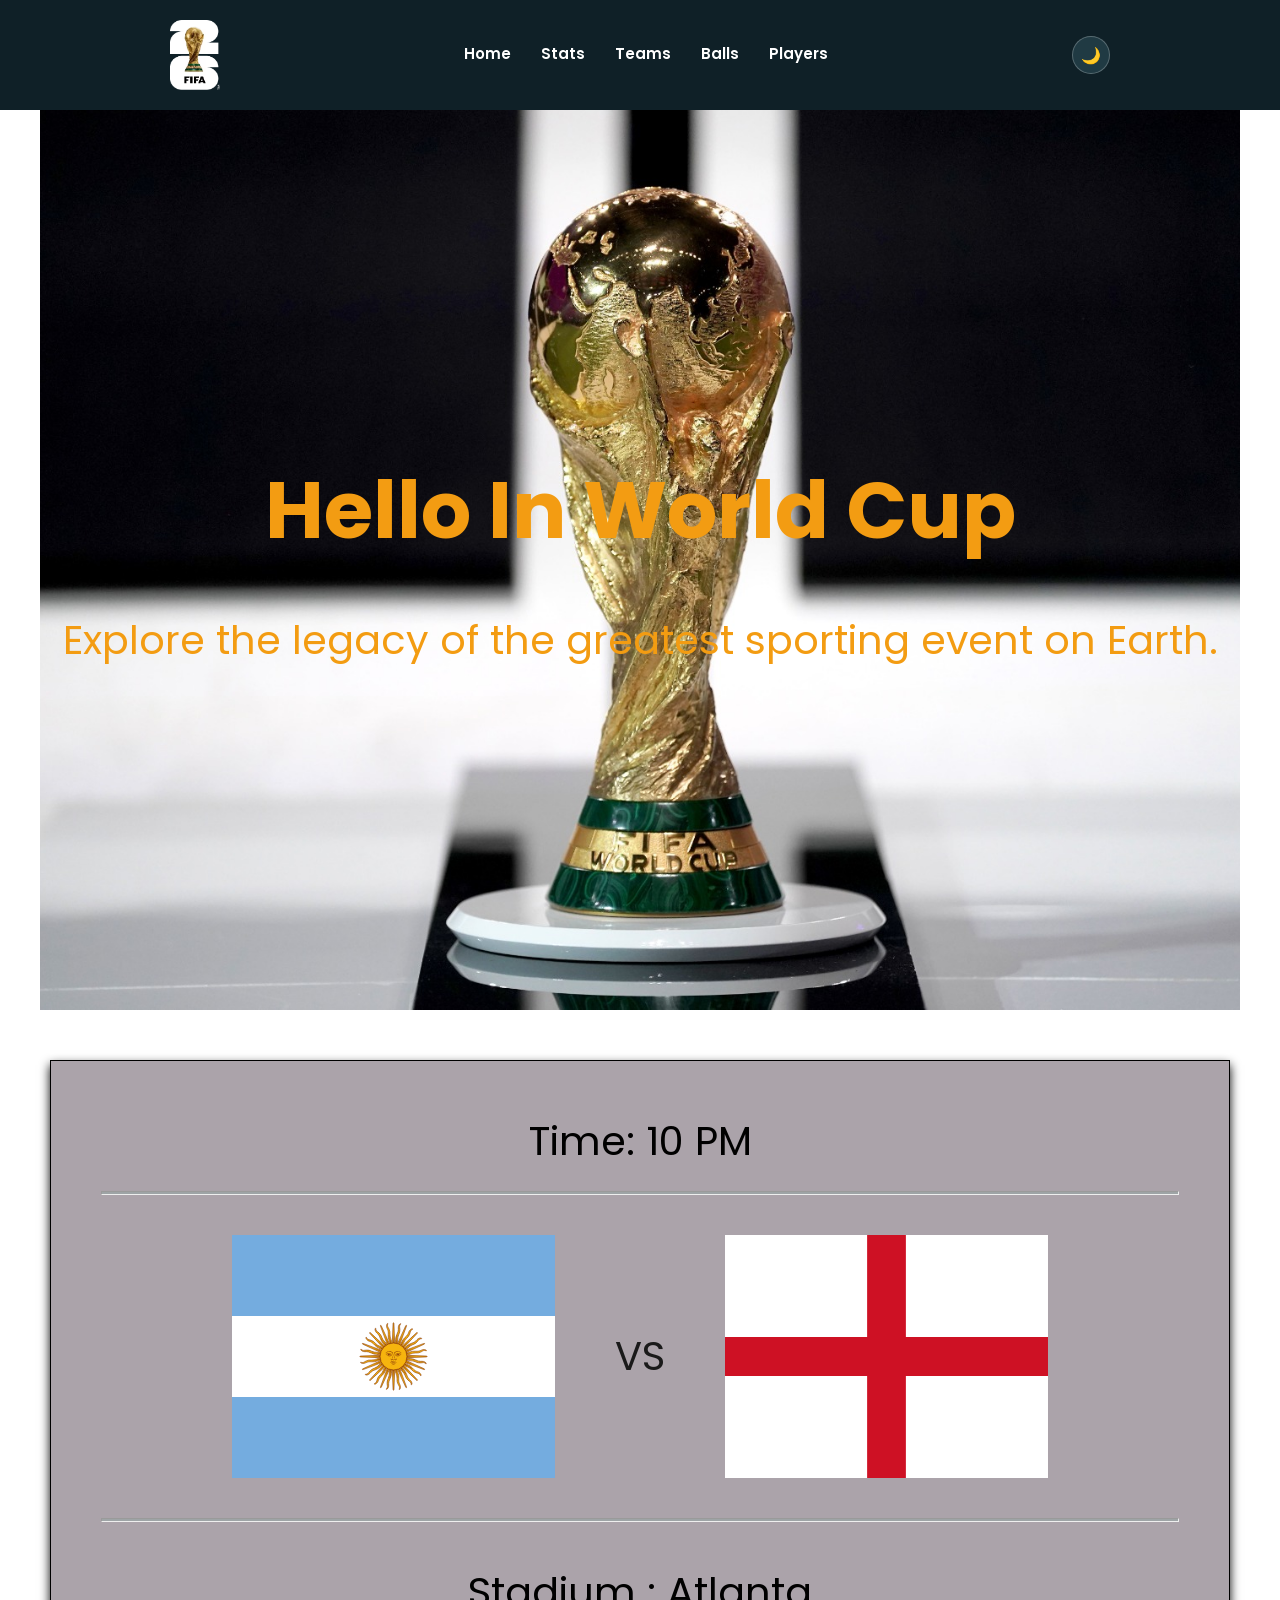
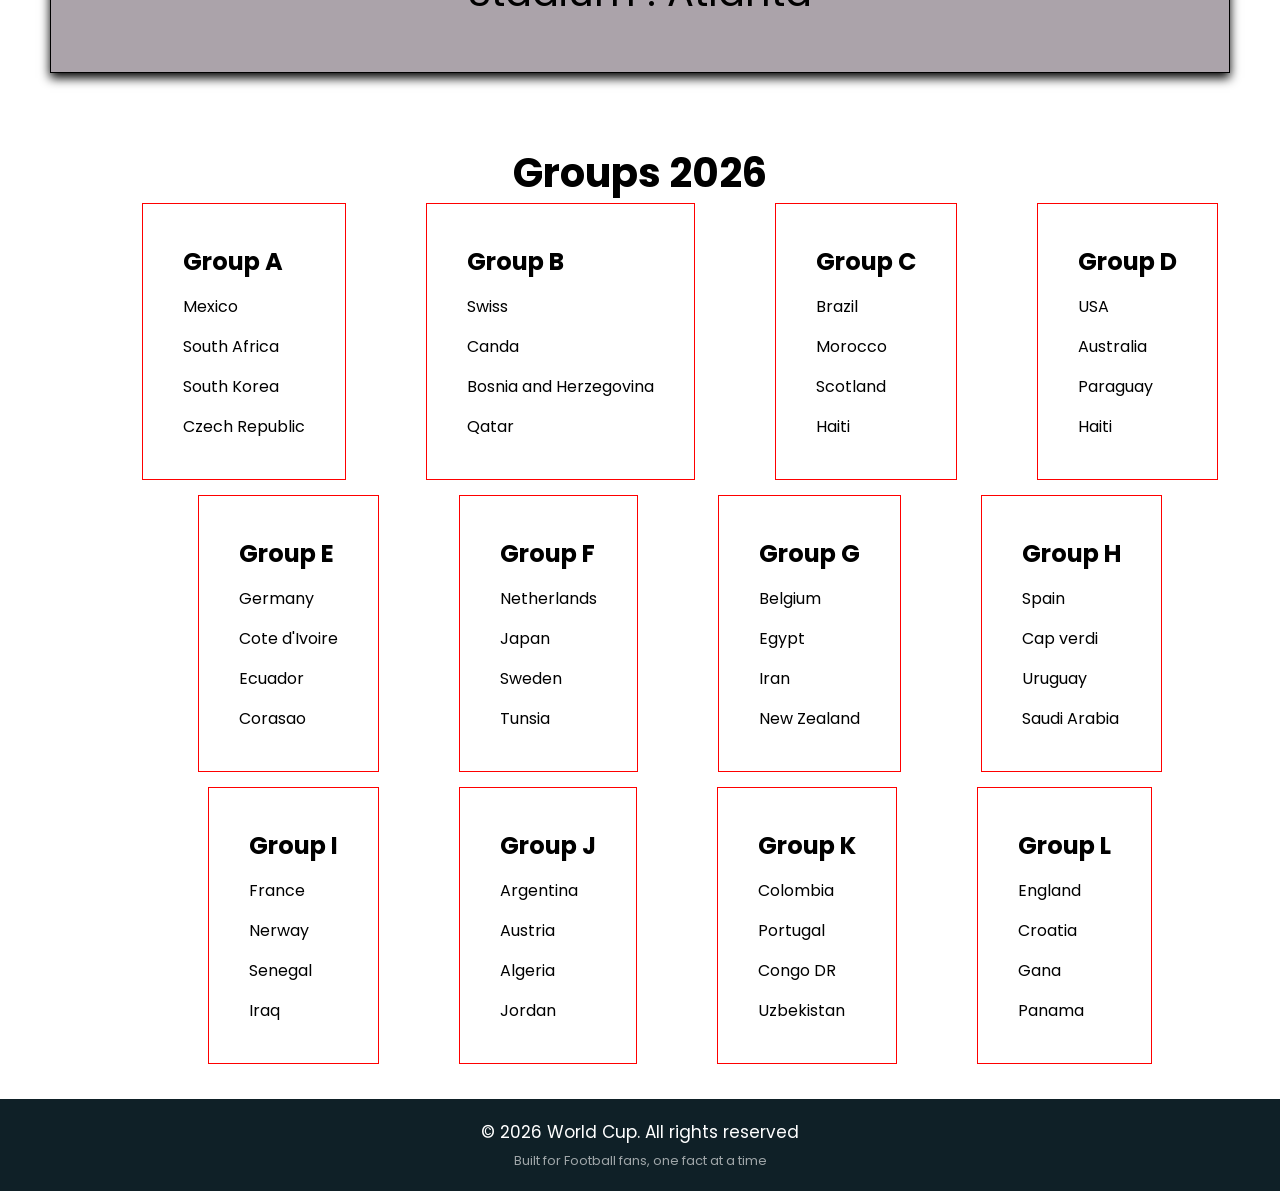
==== index.html @ 5115d818 "First Commit" ====
<!DOCTYPE html>
<html lang="en">
<head>
    <meta charset="UTF-8">
    <meta name="viewport" content="width=device-width, initial-scale=1.0">
    <title>WorldCup-Homepage</title>
    <link rel="stylesheet" href="style.css">
    
</head>
<body>
     <nav>
        <img src="images/WC26_Logo.avif" alt="worldcup" srcset="">
        <ul>
            <li><a href="index.html">Home</a></li>
            <li><a href="stats.html">Stats</a></li>
            <li><a href="teams.html">Teams</a></li>
            <li><a href="balls.html">Balls</a></li>
            <li><a href="players.html">Players</a></li>
        </ul>
        <button id="btn">🌙</button>
        <!-- ☀️ -->
     </nav>  
     <div class="hero" id="hero">
        <img class="slide active" src="./images/New folder/WhatsApp Image 2026-07-15 at 00.30.43 (2).jpeg" alt="" srcset="">
        <img class="slide "  src="./images/New folder/WhatsApp Image 2026-07-15 at 00.30.43 (3).jpeg" alt="" srcset="">
        <img class="slide"  src="./images/New folder/WhatsApp Image 2026-07-15 at 00.30.43.jpeg" alt="" srcset="">
        <div class="content">
            <h2>Hello In World Cup</h2>
            <p>Explore the legacy of the greatest sporting event on Earth.</p>
        </div>
     </div>
     <section class="matches" id="matches">
        <div class="match" id="match">
                <div class="time">
                    Time: 10 PM
                </div>
                <hr class="up">
                <div class="matche">
                    <img src="./flags/ar.svg" alt="">
                    <span> VS </span>
                    <img src="./flags/gb-eng.svg" alt="">
                </div>
                <hr class="down">
                <div class="sta">
                    Stadium : Atlanta
                </div>
        </div>
     </section>
     <!-- <div class="knockout">
        <div class="first eight">
            <div>
                <div class="france">
                    <h2>Ger</h2>
                    <img src="flags/yt.svg" alt="">
                </div>
                <div class="swed">
                    <h2>Swe</h2>
                    <img src="flags/se.svg" alt="" srcset="">
                </div>
            </div>
        </div>
        <div class="second four"></div>
        <div class="third two"></div>
        <div class="fourth one"></div>
        <div class="first eight"></div>
        <div class="second four"></div>
        <div class="third two"></div>
        <div class="fourth one"></div>
     </div> -->
     <div class="groups" id="groups">
        <h2 class="title">Groups 2026</h2>
        <div class="all">
        <div class="first">
           <div>
                <h2>Group A</h2>
                <p>Mexico</p>
                <p>South Africa</p>
                <p>South Korea</p>
                                <p>Czech Republic</p>

            </div>
           <div>
                <h2>Group B</h2>
                <p>Swiss</p>
                <p>Canda</p>
                <p>Bosnia and Herzegovina</p>
                <p>Qatar</p>
            </div>
            <div>
                <h2>Group C</h2>
                <p>Brazil</p>
                <p>Morocco</p>
                <p>Scotland</p>
                                <p>Haiti</p>

            </div>
            <div>
                <h2>Group D</h2>
                <p>USA</p>
                <p>Australia</p>
                <p>Paraguay</p>
                                <p>Haiti</p>

            </div>
        </div>
        <div class="first">
            <div>
                <h2>Group E</h2>
                <p>Germany</p>
                <p>Cote d'Ivoire</p>
                <p>Ecuador</p>
                                <p>Corasao</p>

            </div>
           <div>
                <h2>Group F</h2>
                <p>Netherlands</p>
                <p>Japan</p>
                <p>Sweden</p>
                                <p>Tunsia</p>

            </div>
            <div>
                <h2>Group G</h2>
                <p>Belgium</p>
                <p>Egypt</p>
                <p>Iran</p>
                                <p>New Zealand</p>

            </div>
            <div>
                <h2>Group H</h2>
                <p>Spain</p>
                <p>Cap verdi</p>
                <p>Uruguay</p>
                                <p>Saudi Arabia</p>

            </div>
        </div>
        <div class="first">
             <div>
                <h2>Group I</h2>
                <p>France</p>
                <p>Nerway</p>
                <p>Senegal</p>
                                <p>Iraq</p>

            </div>
             <div>
                <h2>Group J</h2>
                <p>Argentina</p>
                <p>Austria</p>
                <p>Algeria</p>
                                <p>Jordan</p>

            </div>
             <div>
                <h2>Group K</h2>
                <p>Colombia</p>
                <p>Portugal</p>
                <p>Congo DR</p>
                                <p>Uzbekistan</p>

            </div>
           <div>
                <h2>Group L</h2>
                <p>England</p>
                <p>Croatia</p>
                <p>Gana</p>
                                <p>Panama</p>

            </div>
             </div>
        </div>
     </div>
     <footer>
        <p>&copy; 2026 World Cup. All rights reserved</p>
        <p class="foot">Built for Football fans, one fact at a time</p>
     </footer>
    <script src="script.js"></script>
</body>
</html>
---- style.css ----
@import url('https://fonts.googleapis.com/css2?family=Poppins:wght@300;400;600;700&display=swap');

:root {
    --primary-color: #0f2027;
    --secondary-color: #203a43;
    --accent-color: #8a2387;
    --gold-color: #f39c12;
    --light-color: #f4f7f6;
    --dark-color: #1a1a1a;
}

html{
    padding: 0;
    margin:0;
}
a{
    text-decoration: none;
}
body{
    font-family:'Poppins',sans-serif;
    width: 100%;
}

li{
    list-style: none;
}
*{
    margin:0;
    padding: 0;
    box-sizing: border-box;
}
nav{
    background-color: var(--primary-color);
    color:black;
    display: flex;
    justify-content: space-between;
    align-items: center;
    color: white;
    padding: 20px 20px;
    margin-bottom: 00px;
}

nav img{
    width: 50px;
    margin-left:150px;
    height: 70px;
}

nav h2{
    font-size: 30px;
    font-weight: bold;
}

nav ul{
    display: flex;
    justify-content: center;
    align-items: center;
}

nav ul li a{
    display: inline-block;
    position: relative;
    color:white;
    font-size: 15px;
    margin-left: 15px;
    margin-right: 15px;
    cursor: pointer;
    font-weight: 600;
    padding-bottom: 4px;
    transition: 0.2s;
}

nav ul li a:active::after{
    width: 100%;
}
nav ul li a:hover{
    color:gold;
}
nav ul li a::after{
    position: absolute;
    content: '';
    width: 0%;
    height: 2px;
    bottom: 10px;
    left: 0;
    background-color:var(--gold-color);
    bottom:0;
    color:var(--gold-color);
    transition: 0.4s;
}
nav ul li a:hover::after{
   width: 100%;
}
nav span{
    color:var(--gold-color);
}

nav button{
    background-color: var(--secondary-color);
    border: 1px solid rgba(255,255,255,0.25);
    font-size: 16px;
    border-radius:50% ;
    margin-right: 150px;
    width: 38px;
    height: 38px;
    background-color: var(--secondary-color);
    cursor: pointer;
    transition: transform var(--transition-fast), background var(--transition-fast);
}
nav button:hover{
        transform: rotate(20deg) scale(1.08);
    background: rgba(255,255,255,0.18);
}

.hero{
    width: 100%;
    height: 100vh;
    position: relative;
    display: flex;
    justify-content: center;
    align-items: center;
}

.hero img{
    width: 100%;
    height: 100%;
    position: absolute;
    opacity: 0;
    transition: opacity 2s ;
    object-position: center;
    object-fit:cover;
    width: 1200px;
    
}
.hero.dark{
    background-color: var(--secondary-color);
}
.slide.active{
    opacity: 1;
}

.hero .content{
    width: 100%;
    height: 100%;
    position: absolute;
    color:var(--gold-color);
    display: flex;
    flex-direction: column;
    align-items: center;
    justify-content: center;
}

.hero .content h2{
    font-size: 80px;
    margin-bottom: 40px;
}
.hero .content p{
    font-size: 40px;
}

.match .time{
    font-size: 40px;
    margin-bottom: 20px;
}

.matches{
    display: flex;
    flex-direction: column;
    justify-content: center;
    align-items: center;
    padding: 50px;
}

.match{
    background-color: white;
    box-shadow: 0 5px 10px black;
    border: 1px solid black;
    padding: 50px;
    width: 100%;
    display: flex;
    flex-direction: column;
    justify-content: center;
    align-items: center;
    background-color: #aba3aa;
}

.matche{
    width: 100%;
    display: flex;
    align-items: center;
    justify-content: center;
}
.matche img{
    width: 30%;
}

.match span{
 margin: 0 60px;
 color: var(--dark-color);
 font-size: 40px;
}

.match .sta{
    font-size: 40px;
    margin-top: 40px;
}

.up{
    background-color: #9ea4a6;
    height: 4px;
    width: 100%;
    margin-bottom: 40px;
}

.down{
     background-color: #9ea4a6;
    height: 4px;
    width: 100%;
    margin-top: 40px;
}

footer{
    display: flex;
    color:white;
    flex-direction: column;
    align-items: center;
    background-color: var(--primary-color);
    padding: 20px 20px;
    justify-content: center;
}
footer p{
    font-size: 17px;
}
.foot{
    font-size: 13px;
    color: var(--secondary-color);
    color: rgba(255,255,255,0.6);
        margin-top: 6px;

}

.groups{
    display: flex;
    flex-direction: column;
    align-items: center;
    justify-content: space-between;
    padding: 20px 0;
}
.groups .title{
    font-size: 40px;
}
.groups .first{
    display: flex;
    margin-bottom: 15px;
}

.groups .first div{
        margin-left: 80px;
            border: 2px solid black;
            display: flex;
            flex-direction: column;
            gap: 15px;
            padding: 40px;


}

.all{
    display: flex;
    flex-direction: column;
    justify-content: space-between;
    align-items: center;
}

.matches.dark{
    background-color: black;
}

.match.dark{
    background-color: #303739;
    color:white;
}

.groups.dark{
    background-color: var(--dark-color);
    color: white;
}

.groups .first div{
    border: 1px solid red;
}
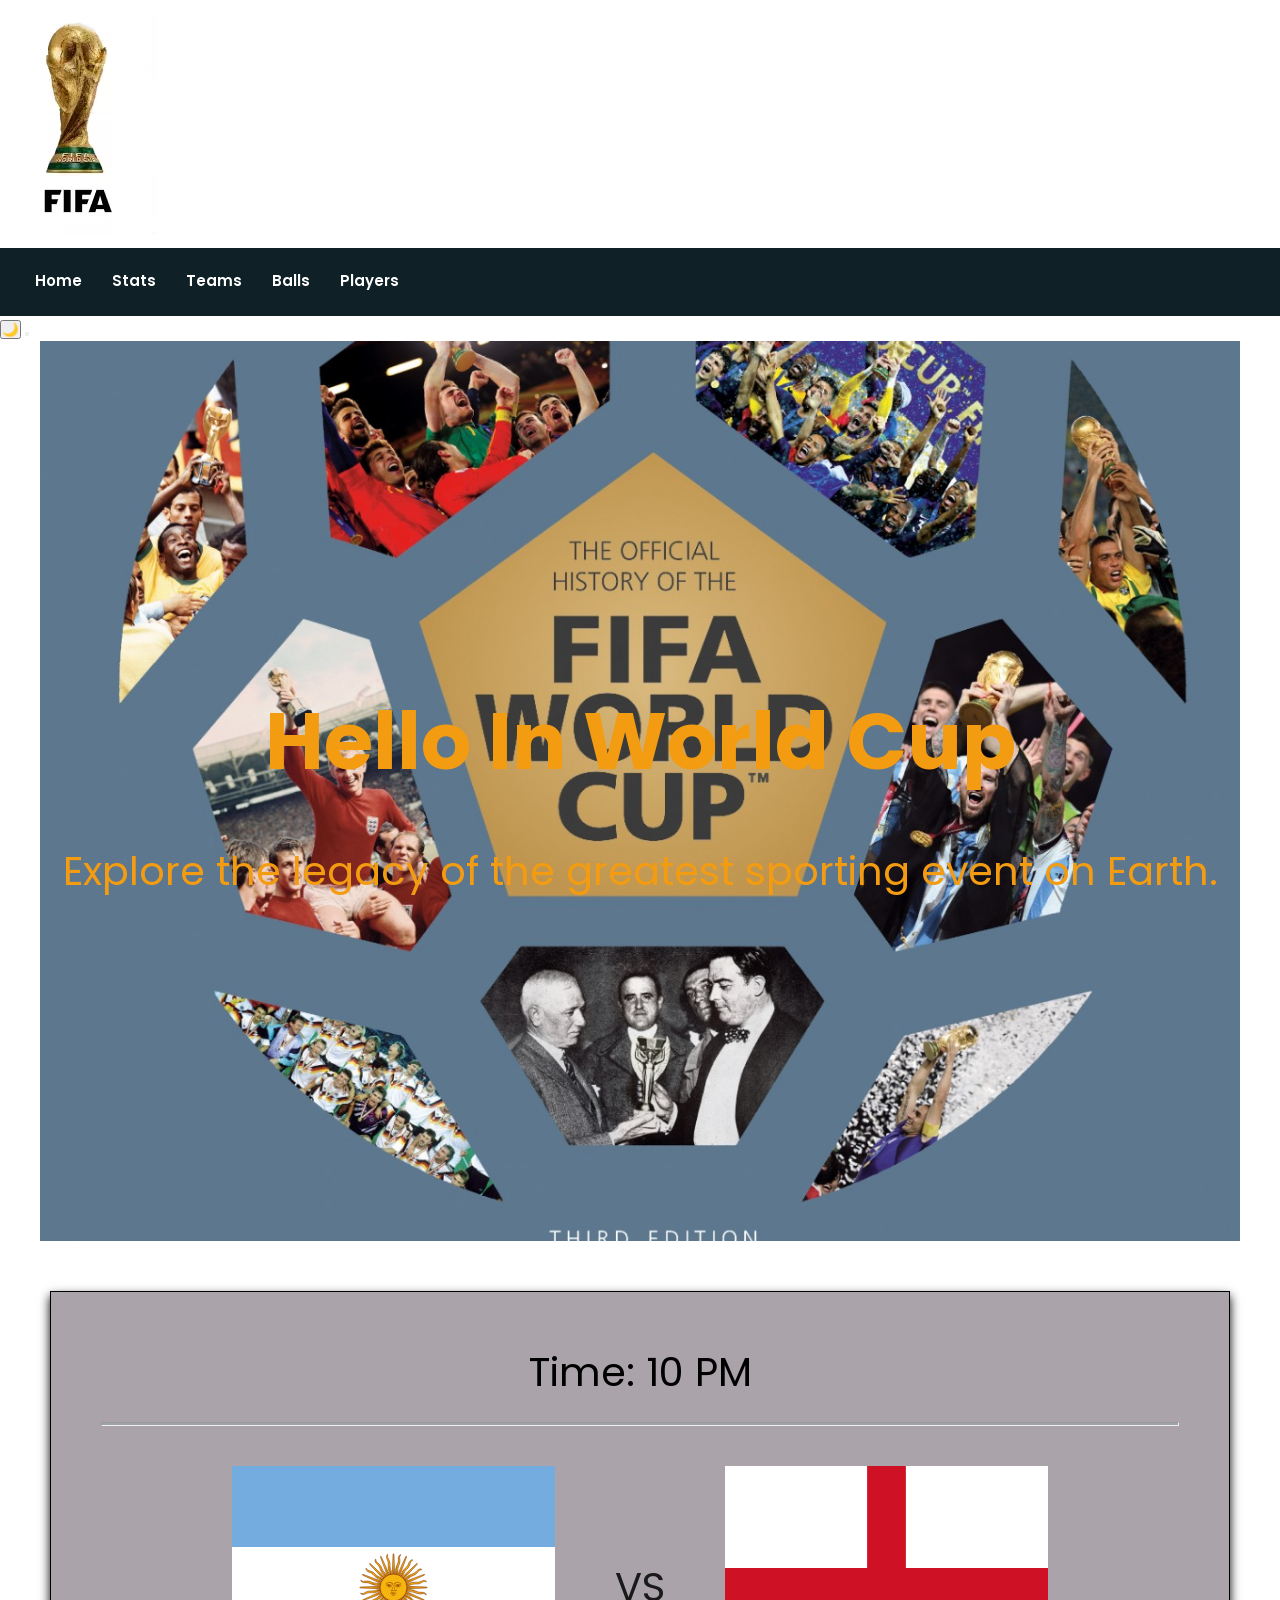
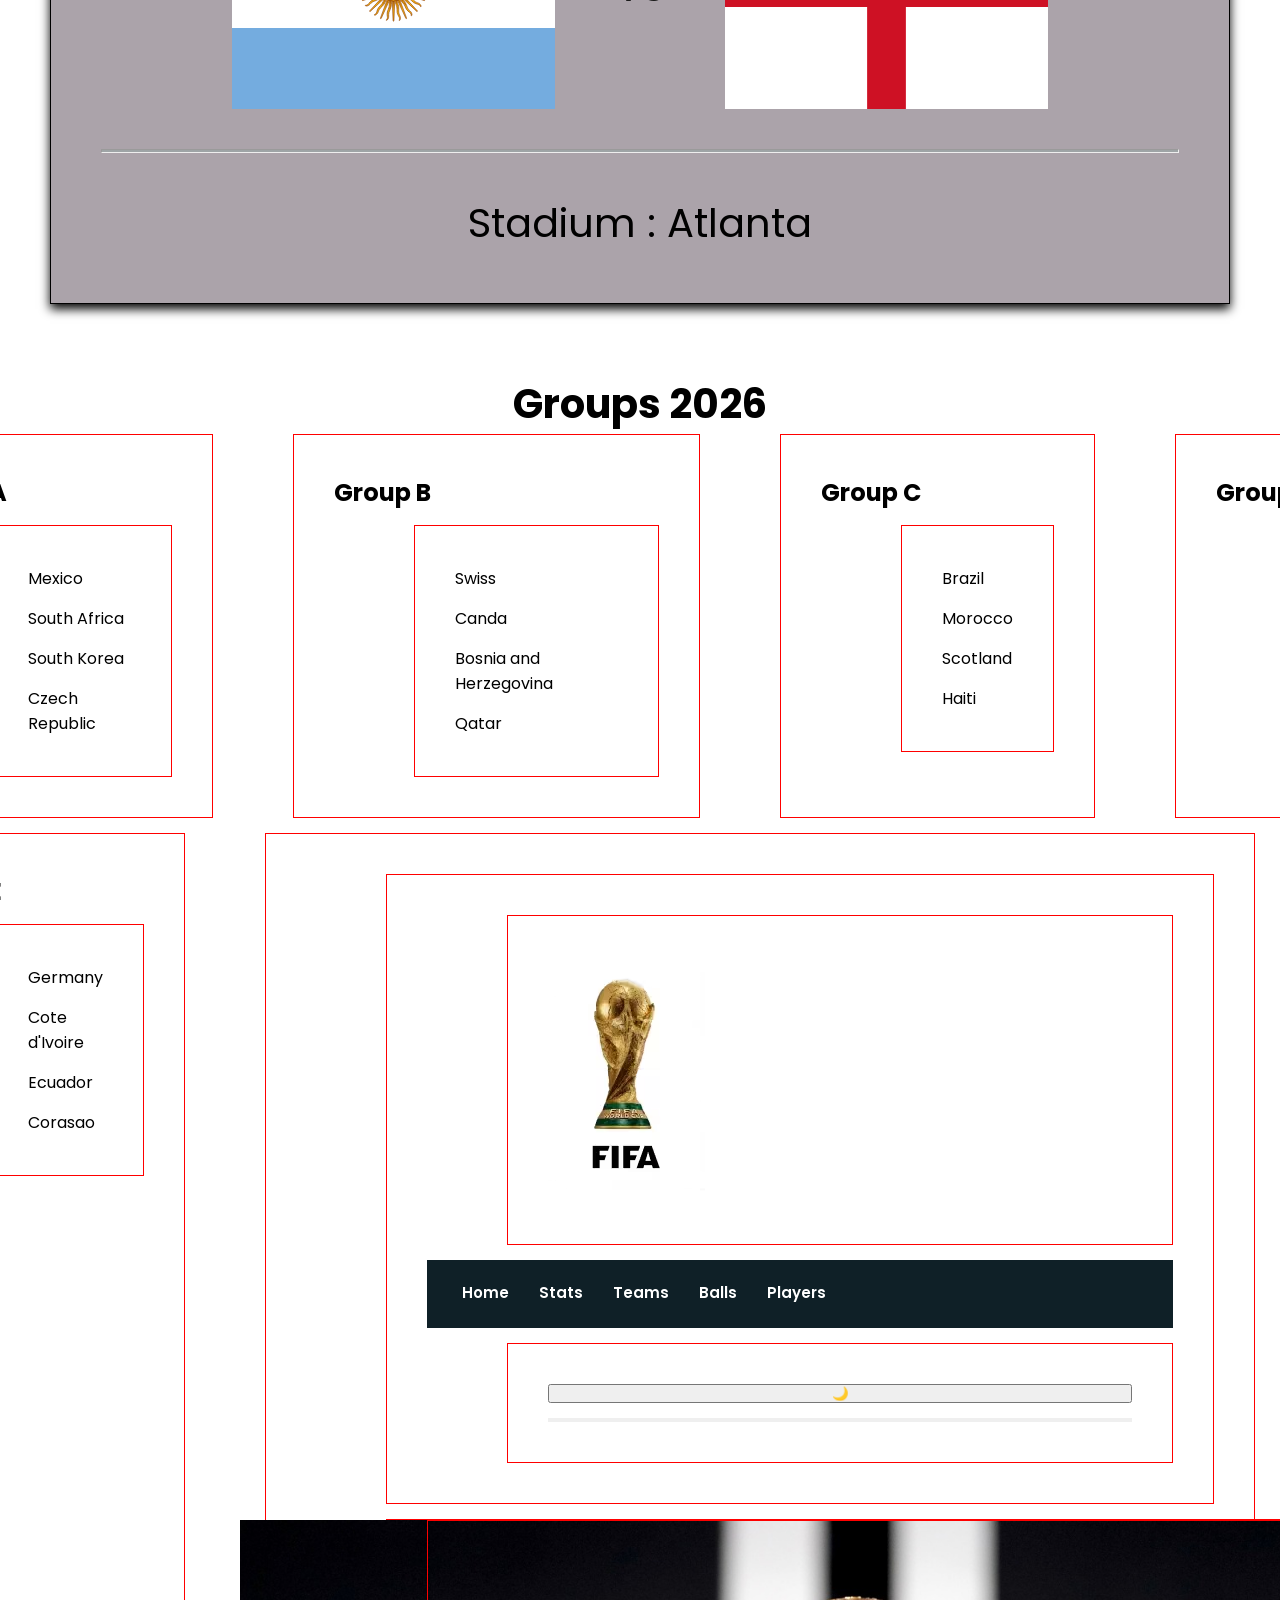
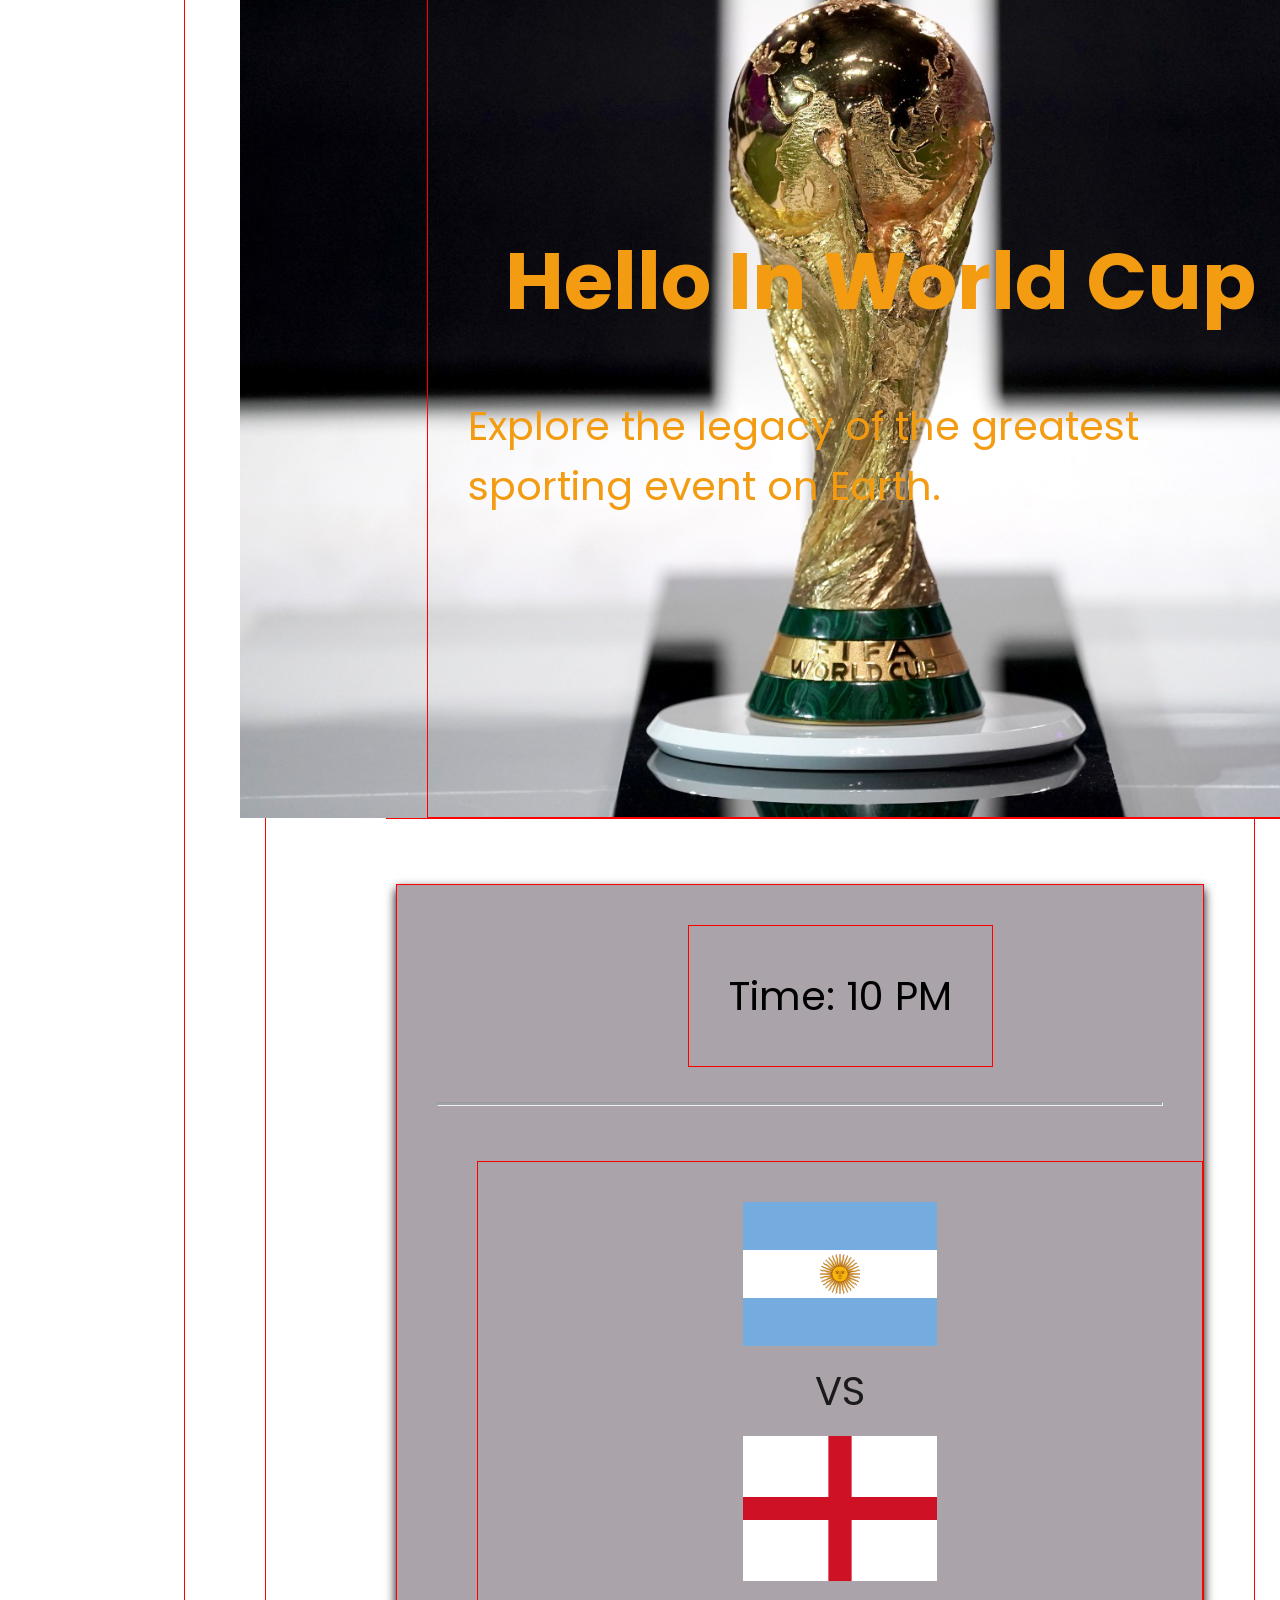
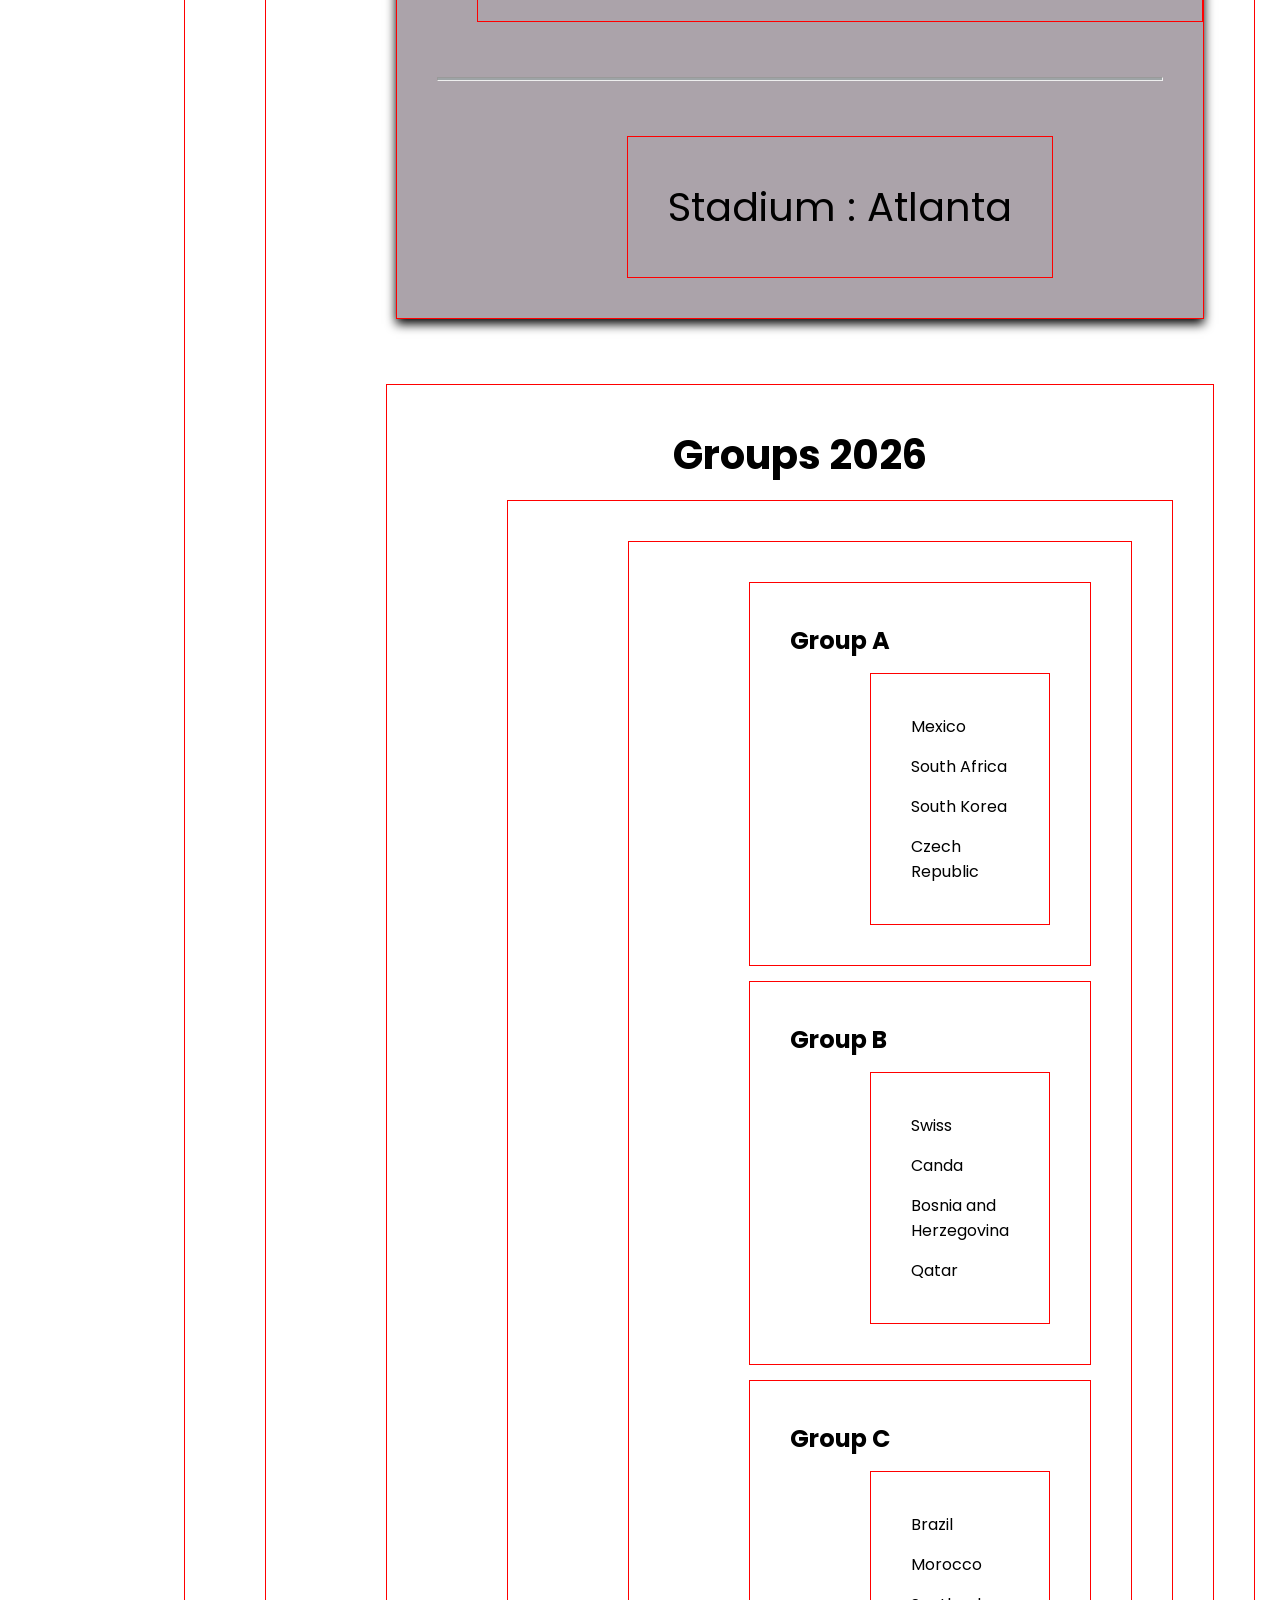
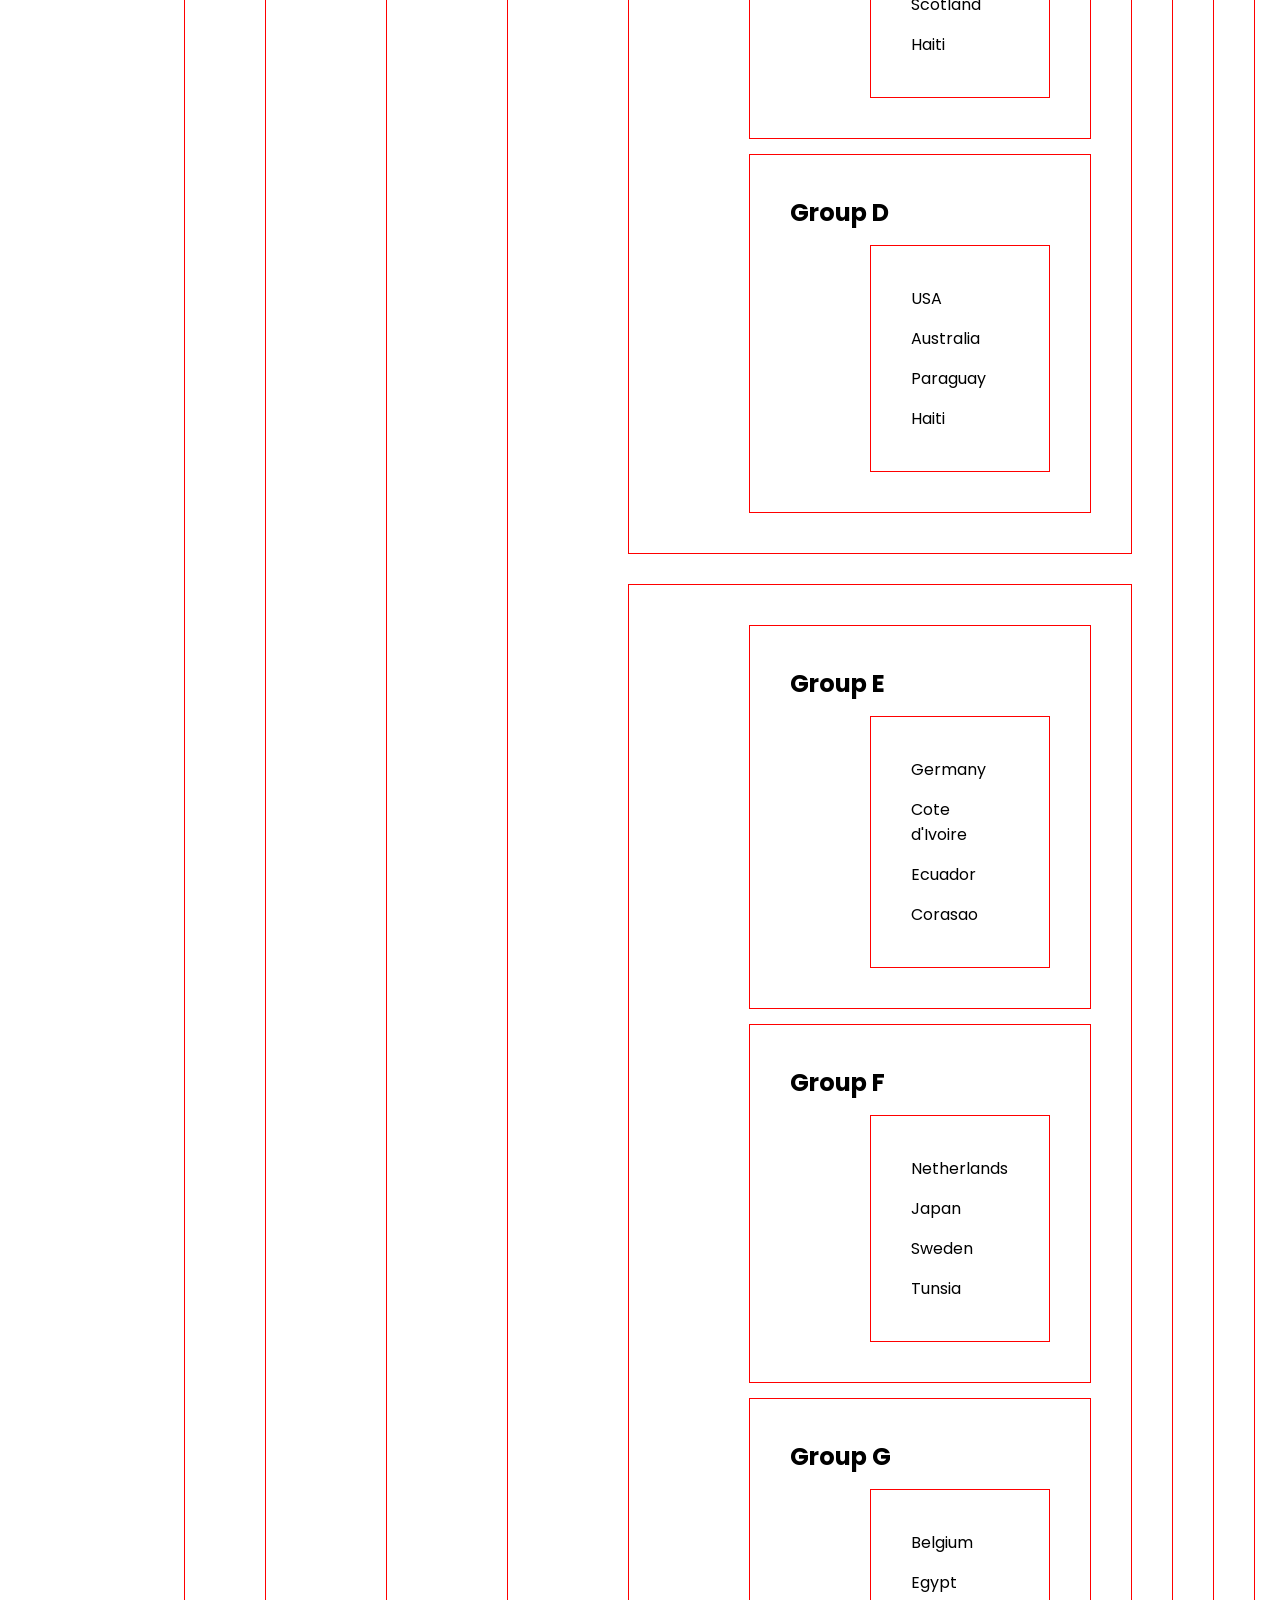
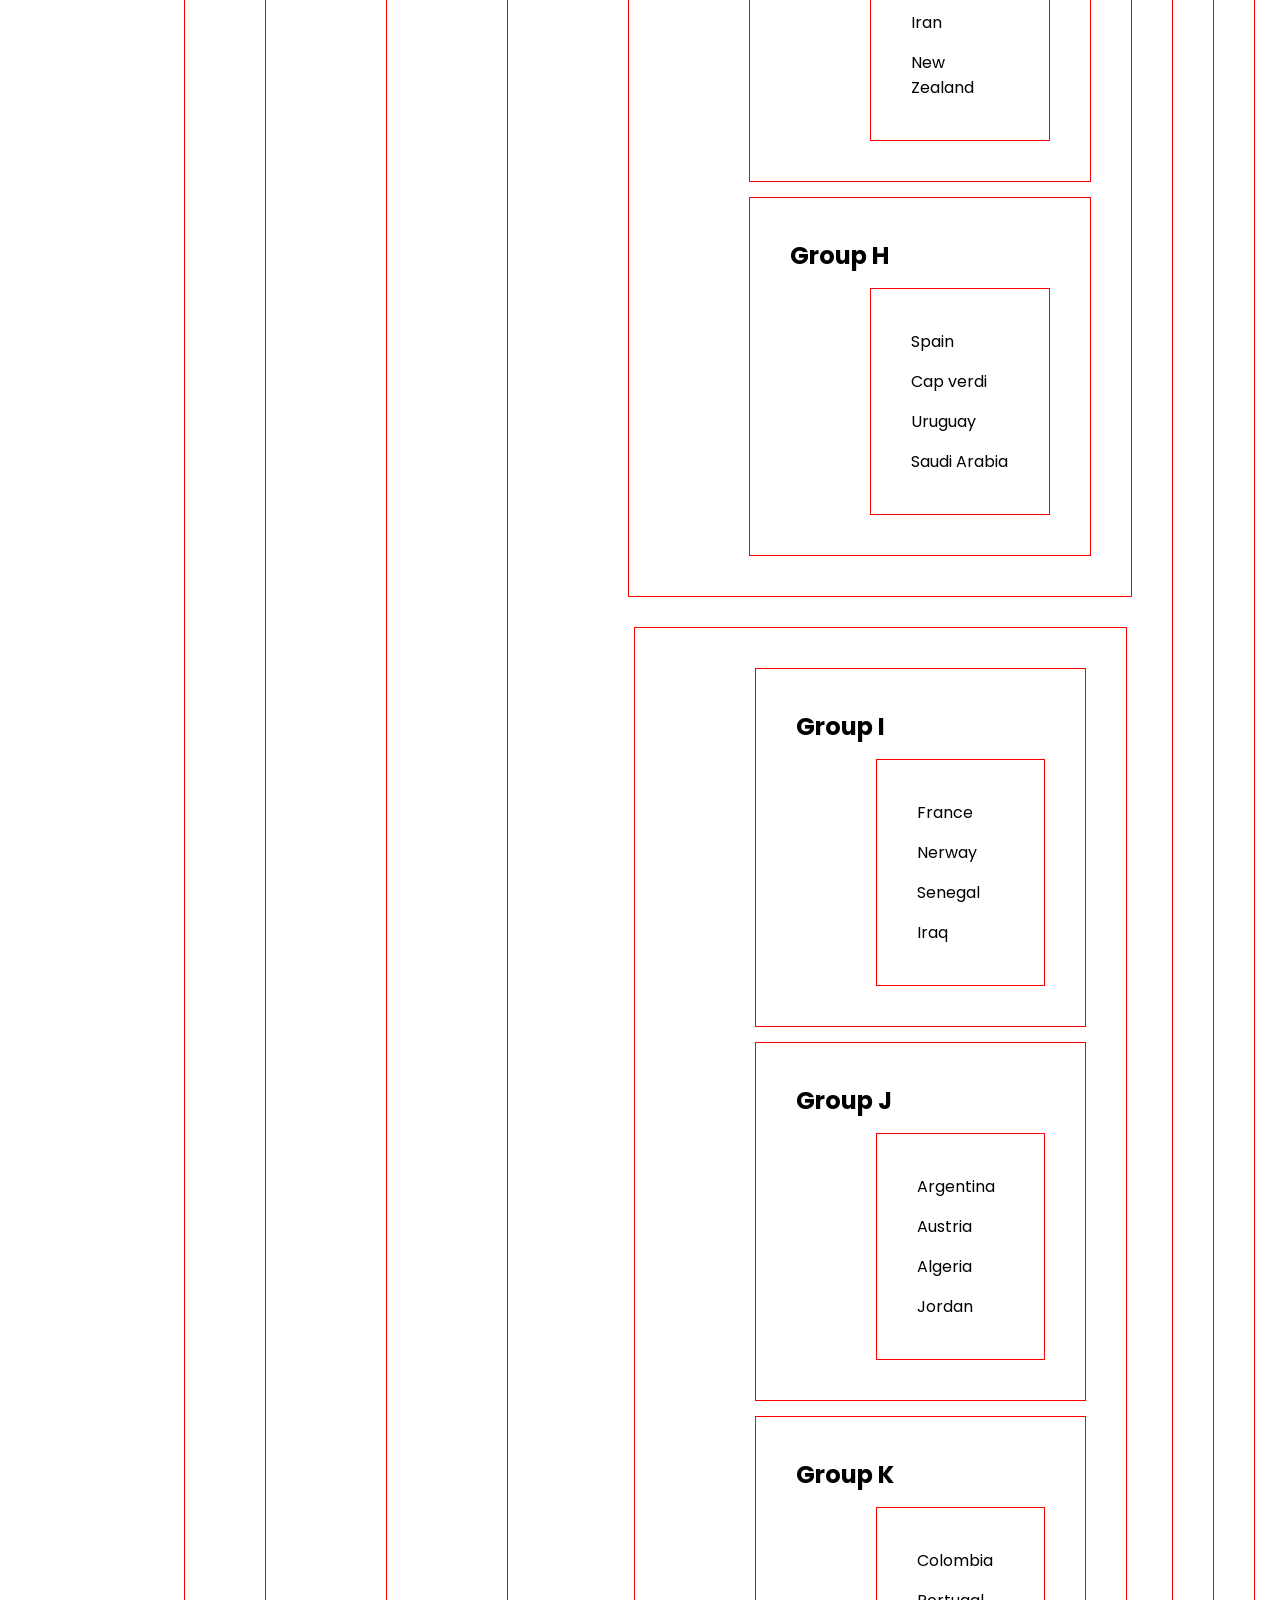
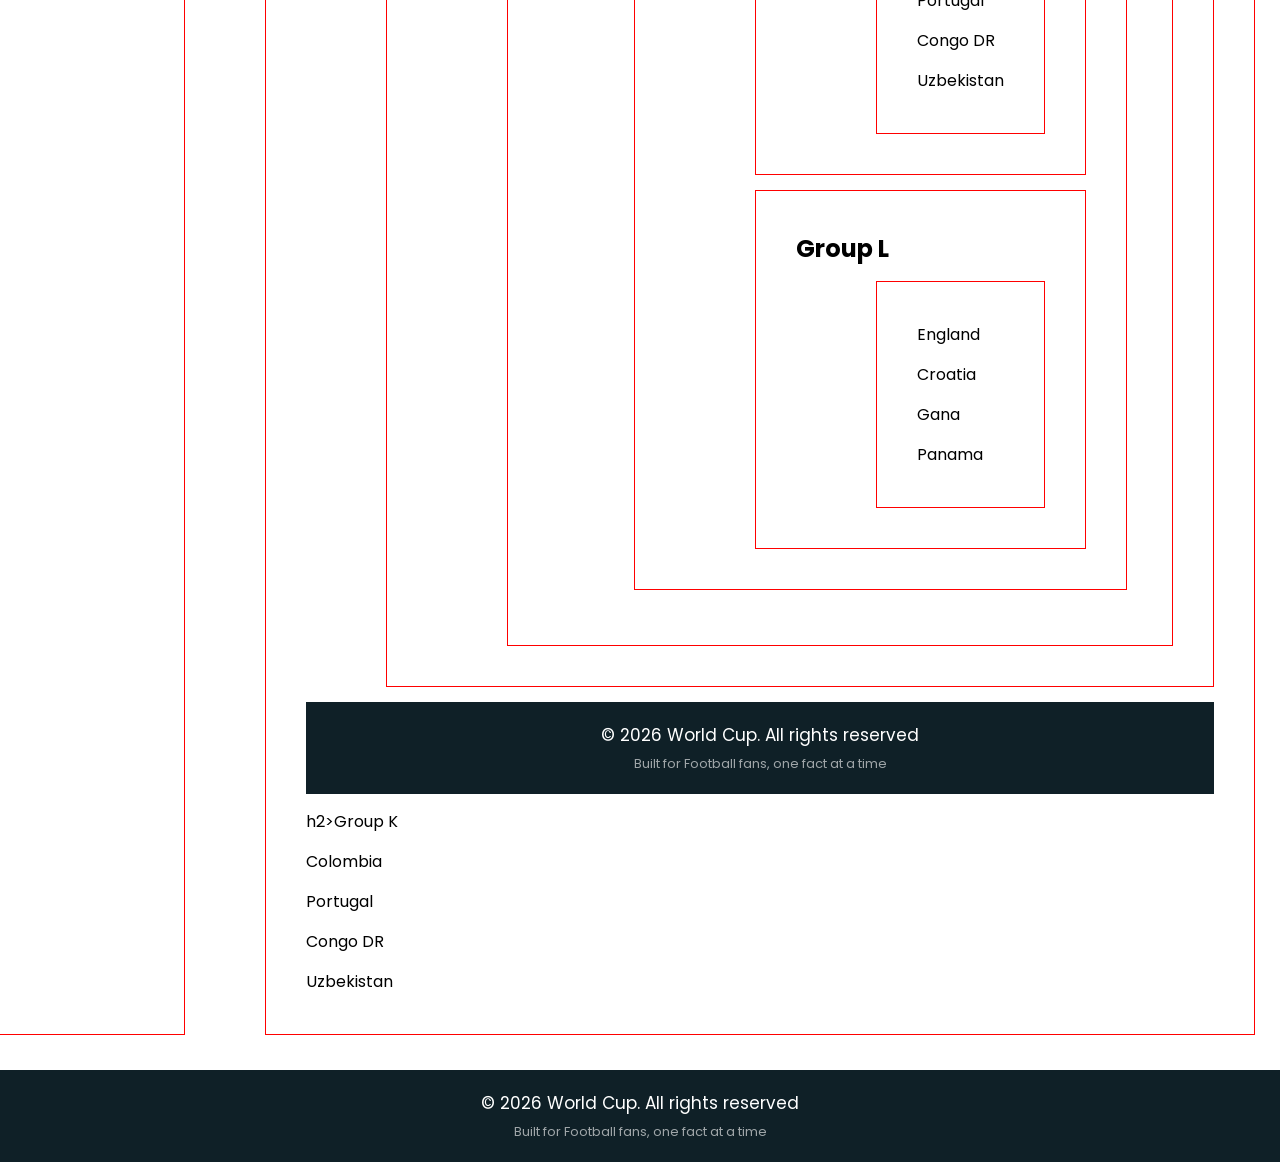
==== commit 31fb6b13: "Refactor navigation and group display in index.html" ====
--- a/index.html
+++ b/index.html
@@ -8,18 +8,26 @@
     
 </head>
 <body>
-     <nav>
-        <img src="images/WC26_Logo.avif" alt="worldcup" srcset="">
-        <ul>
-            <li><a href="index.html">Home</a></li>
-            <li><a href="stats.html">Stats</a></li>
-            <li><a href="teams.html">Teams</a></li>
-            <li><a href="balls.html">Balls</a></li>
-            <li><a href="players.html">Players</a></li>
-        </ul>
-        <button id="btn">🌙</button>
-        <!-- ☀️ -->
-     </nav>  
+     <header>
+        <div class="nav-container">
+            <div class="logo"><h1><img src="images/WC26_Logo.avif" alt=""></h1></div>
+            <nav>
+                <ul id="navMenu">
+                    <li><a href="index.html">Home</a></li>
+                    <li><a href="stats.html" class="active">Stats</a></li>
+                    <li><a href="teams.html">Teams</a></li>
+                    <li><a href="balls.html">Balls</a></li>
+                    <li><a href="players.html">Players</a></li>
+                </ul>
+            </nav>
+            <div class="nav-actions">
+                <button id="btn" class="theme-toggle" aria-label="Toggle dark mode">🌙</button>
+                <button id="hamburger" class="hamburger" aria-label="Toggle menu" aria-expanded="false">
+                    <span></span><span></span><span></span>
+                </button>
+            </div>
+        </div>
+    </header> 
      <div class="hero" id="hero">
         <img class="slide active" src="./images/New folder/WhatsApp Image 2026-07-15 at 00.30.43 (2).jpeg" alt="" srcset="">
         <img class="slide "  src="./images/New folder/WhatsApp Image 2026-07-15 at 00.30.43 (3).jpeg" alt="" srcset="">
@@ -67,7 +75,7 @@
         <div class="third two"></div>
         <div class="fourth one"></div>
      </div> -->
-     <div class="groups" id="groups">
+     <!-- <div class="groups" id="groups">
         <h2 class="title">Groups 2026</h2>
         <div class="all">
         <div class="first">
@@ -76,8 +84,7 @@
                 <p>Mexico</p>
                 <p>South Africa</p>
                 <p>South Korea</p>
-                                <p>Czech Republic</p>
-
+                <p>Czech Republic</p>
             </div>
            <div>
                 <h2>Group B</h2>
@@ -91,7 +98,7 @@
                 <p>Brazil</p>
                 <p>Morocco</p>
                 <p>Scotland</p>
-                                <p>Haiti</p>
+                <p>Haiti</p>
 
             </div>
             <div>
@@ -171,6 +178,366 @@
 
             </div>
              </div>
+        </div>
+     </div> -->
+     <div class="groups" id="groups">
+        <h2 class="title">Groups 2026</h2>
+        <div class="all">
+        <div class="first">
+            <div class="big">
+                    <h2>Group A</h2>
+           <div class="table"> 
+                <p>Mexico</p>
+                <p>South Africa</p>
+                <p>South Korea</p>
+                <p>Czech Republic</p>
+            </div>
+            </div>
+           <div class="big">
+                    <h2>Group B</h2>
+           <div class="table"> 
+                <p>Swiss</p>
+                <p>Canda</p>
+                <p>Bosnia and Herzegovina</p>
+                <p>Qatar</p>
+            </div>
+            </div>
+            <div class="big">
+                <h2>Group C</h2>
+           <div class="table"> 
+                <p>Brazil</p>
+                <p>Morocco</p>
+                <p>Scotland</p>
+                <p>Haiti</p>
+            </div>
+            </div>
+            <div class="big">
+                    <h2>Group D</h2>
+           <div class="table"> 
+                <p>USA</p>
+                <p>Australia</p>
+                <p>Paraguay</p>
+                <p>Haiti</p>
+            </div>
+            </div>
+        </div>
+         <div class="first">
+            <div class="big">
+                    <h2>Group E</h2>
+           <div class="table"> 
+                <p>Germany</p>
+                <p>Cote d'Ivoire</p>
+                <p>Ecuador</p>
+                <p>Corasao</p>
+            </div>
+            </div>
+           <div class="big">
+<!DOCTYPE html>
+<html lang="en">
+<head>
+    <meta charset="UTF-8">
+    <meta name="viewport" content="width=device-width, initial-scale=1.0">
+    <title>WorldCup-Homepage</title>
+    <link rel="stylesheet" href="style.css">
+    
+</head>
+<body>
+     <header>
+        <div class="nav-container">
+            <div class="logo"><h1><img src="images/WC26_Logo.avif" alt=""></h1></div>
+            <nav>
+                <ul id="navMenu">
+                    <li><a href="index.html">Home</a></li>
+                    <li><a href="stats.html" class="active">Stats</a></li>
+                    <li><a href="teams.html">Teams</a></li>
+                    <li><a href="balls.html">Balls</a></li>
+                    <li><a href="players.html">Players</a></li>
+                </ul>
+            </nav>
+            <div class="nav-actions">
+                <button id="btn" class="theme-toggle" aria-label="Toggle dark mode">🌙</button>
+                <button id="hamburger" class="hamburger" aria-label="Toggle menu" aria-expanded="false">
+                    <span></span><span></span><span></span>
+                </button>
+            </div>
+        </div>
+    </header> 
+     <div class="hero" id="hero">
+        <img class="slide active" src="./images/New folder/WhatsApp Image 2026-07-15 at 00.30.43 (2).jpeg" alt="" srcset="">
+        <img class="slide "  src="./images/New folder/WhatsApp Image 2026-07-15 at 00.30.43 (3).jpeg" alt="" srcset="">
+        <img class="slide"  src="./images/New folder/WhatsApp Image 2026-07-15 at 00.30.43.jpeg" alt="" srcset="">
+        <div class="content">
+            <h2>Hello In World Cup</h2>
+            <p>Explore the legacy of the greatest sporting event on Earth.</p>
+        </div>
+     </div>
+     <section class="matches" id="matches">
+        <div class="match" id="match">
+                <div class="time">
+                    Time: 10 PM
+                </div>
+                <hr class="up">
+                <div class="matche">
+                    <img src="./flags/ar.svg" alt="">
+                    <span> VS </span>
+                    <img src="./flags/gb-eng.svg" alt="">
+                </div>
+                <hr class="down">
+                <div class="sta">
+                    Stadium : Atlanta
+                </div>
+        </div>
+     </section>
+     <!-- <div class="knockout">
+        <div class="first eight">
+            <div>
+                <div class="france">
+                    <h2>Ger</h2>
+                    <img src="flags/yt.svg" alt="">
+                </div>
+                <div class="swed">
+                    <h2>Swe</h2>
+                    <img src="flags/se.svg" alt="" srcset="">
+                </div>
+            </div>
+        </div>
+        <div class="second four"></div>
+        <div class="third two"></div>
+        <div class="fourth one"></div>
+        <div class="first eight"></div>
+        <div class="second four"></div>
+        <div class="third two"></div>
+        <div class="fourth one"></div>
+     </div> -->
+     <!-- <div class="groups" id="groups">
+        <h2 class="title">Groups 2026</h2>
+        <div class="all">
+        <div class="first">
+           <div>
+                <h2>Group A</h2>
+                <p>Mexico</p>
+                <p>South Africa</p>
+                <p>South Korea</p>
+                <p>Czech Republic</p>
+            </div>
+           <div>
+                <h2>Group B</h2>
+                <p>Swiss</p>
+                <p>Canda</p>
+                <p>Bosnia and Herzegovina</p>
+                <p>Qatar</p>
+            </div>
+            <div>
+                <h2>Group C</h2>
+                <p>Brazil</p>
+                <p>Morocco</p>
+                <p>Scotland</p>
+                <p>Haiti</p>
+
+            </div>
+            <div>
+                <h2>Group D</h2>
+                <p>USA</p>
+                <p>Australia</p>
+                <p>Paraguay</p>
+                                <p>Haiti</p>
+
+            </div>
+        </div>
+        <div class="first">
+            <div>
+                <h2>Group E</h2>
+                <p>Germany</p>
+                <p>Cote d'Ivoire</p>
+                <p>Ecuador</p>
+                                <p>Corasao</p>
+
+            </div>
+           <div>
+                <h2>Group F</h2>
+                <p>Netherlands</p>
+                <p>Japan</p>
+                <p>Sweden</p>
+                                <p>Tunsia</p>
+
+            </div>
+            <div>
+                <h2>Group G</h2>
+                <p>Belgium</p>
+                <p>Egypt</p>
+                <p>Iran</p>
+                                <p>New Zealand</p>
+
+            </div>
+            <div>
+                <h2>Group H</h2>
+                <p>Spain</p>
+                <p>Cap verdi</p>
+                <p>Uruguay</p>
+                                <p>Saudi Arabia</p>
+
+            </div>
+        </div>
+        <div class="first">
+             <div>
+                <h2>Group I</h2>
+                <p>France</p>
+                <p>Nerway</p>
+                <p>Senegal</p>
+                                <p>Iraq</p>
+
+            </div>
+             <div>
+                <h2>Group J</h2>
+                <p>Argentina</p>
+                <p>Austria</p>
+                <p>Algeria</p>
+                                <p>Jordan</p>
+
+            </div>
+             <div>
+                <h2>Group K</h2>
+                <p>Colombia</p>
+                <p>Portugal</p>
+                <p>Congo DR</p>
+                                <p>Uzbekistan</p>
+
+            </div>
+           <div>
+                <h2>Group L</h2>
+                <p>England</p>
+                <p>Croatia</p>
+                <p>Gana</p>
+                                <p>Panama</p>
+
+            </div>
+             </div>
+        </div>
+     </div> -->
+     <div class="groups" id="groups">
+        <h2 class="title">Groups 2026</h2>
+        <div class="all">
+        <div class="first">
+            <div class="big">
+                    <h2>Group A</h2>
+           <div class="table"> 
+                <p>Mexico</p>
+                <p>South Africa</p>
+                <p>South Korea</p>
+                <p>Czech Republic</p>
+            </div>
+            </div>
+           <div class="big">
+                    <h2>Group B</h2>
+           <div class="table"> 
+                <p>Swiss</p>
+                <p>Canda</p>
+                <p>Bosnia and Herzegovina</p>
+                <p>Qatar</p>
+            </div>
+            </div>
+            <div class="big">
+                <h2>Group C</h2>
+           <div class="table"> 
+                <p>Brazil</p>
+                <p>Morocco</p>
+                <p>Scotland</p>
+                <p>Haiti</p>
+            </div>
+            </div>
+            <div class="big">
+                    <h2>Group D</h2>
+           <div class="table"> 
+                <p>USA</p>
+                <p>Australia</p>
+                <p>Paraguay</p>
+                <p>Haiti</p>
+            </div>
+            </div>
+        </div>
+         <div class="first">
+            <div class="big">
+                    <h2>Group E</h2>
+           <div class="table"> 
+                <p>Germany</p>
+                <p>Cote d'Ivoire</p>
+                <p>Ecuador</p>
+                <p>Corasao</p>
+            </div>
+            </div>
+           <div class="big">
+                            <h2>Group F</h2>
+
+           <div class="table"> 
+                <p>Netherlands</p>
+                <p>Japan</p>
+                <p>Sweden</p>
+                                <p>Tunsia</p>
+            </div>
+            </div>
+            <div class="big">
+                               <h2>Group G</h2>
+
+           <div class="table"> 
+                <p>Belgium</p>
+                <p>Egypt</p>
+                <p>Iran</p>
+                                <p>New Zealand</p>
+            </div>
+            </div>
+            <div class="big">
+                                <h2>Group H</h2>
+
+           <div class="table"> 
+                <p>Spain</p>
+                <p>Cap verdi</p>
+                <p>Uruguay</p>
+                                <p>Saudi Arabia</p>
+            </div>
+            </div>
+        </div>
+         <div class="first">
+            <div class="big">
+                                <h2>Group I</h2>
+
+           <div class="table"> 
+                <p>France</p>
+                <p>Nerway</p>
+                <p>Senegal</p>
+                                <p>Iraq</p>
+            </div>
+            </div>
+           <div class="big">
+                            <h2>Group J</h2>
+
+           <div class="table"> 
+                <p>Argentina</p>
+                <p>Austria</p>
+                <p>Algeria</p>
+                                <p>Jordan</p>
+            </div>
+            </div>
+            <div class="big">
+                                <h2>Group K</h2>
+
+           <div class="table"> 
+                <p>Colombia</p>
+                <p>Portugal</p>
+                <p>Congo DR</p>
+                                <p>Uzbekistan</p>
+            </div>
+            </div>
+            <div class="big">
+                                <h2>Group L</h2>
+
+           <div class="table"> 
+                <p>England</p>
+                <p>Croatia</p>
+                <p>Gana</p>
+                                <p>Panama</p>
+            </div>
+            </div>
+        </div>
         </div>
      </div>
      <footer>
@@ -179,4 +546,28 @@
      </footer>
     <script src="script.js"></script>
 </body>
-</html>+    </html>h2>Group K</h2>
+                <p>Colombia</p>
+                <p>Portugal</p>
+                <p>Congo DR</p>
+                                <p>Uzbekistan</p>
+
+            </div>
+           <div>
+                <h2>Group L</h2>
+                <p>England</p>
+                <p>Croatia</p>
+                <p>Gana</p>
+                                <p>Panama</p>
+
+            </div>
+             </div>
+        </div>
+     </div>
+     <footer>
+        <p>&copy; 2026 World Cup. All rights reserved</p>
+        <p class="foot">Built for Football fans, one fact at a time</p>
+     </footer>
+    <script src="script.js"></script>
+</body>
+</html>
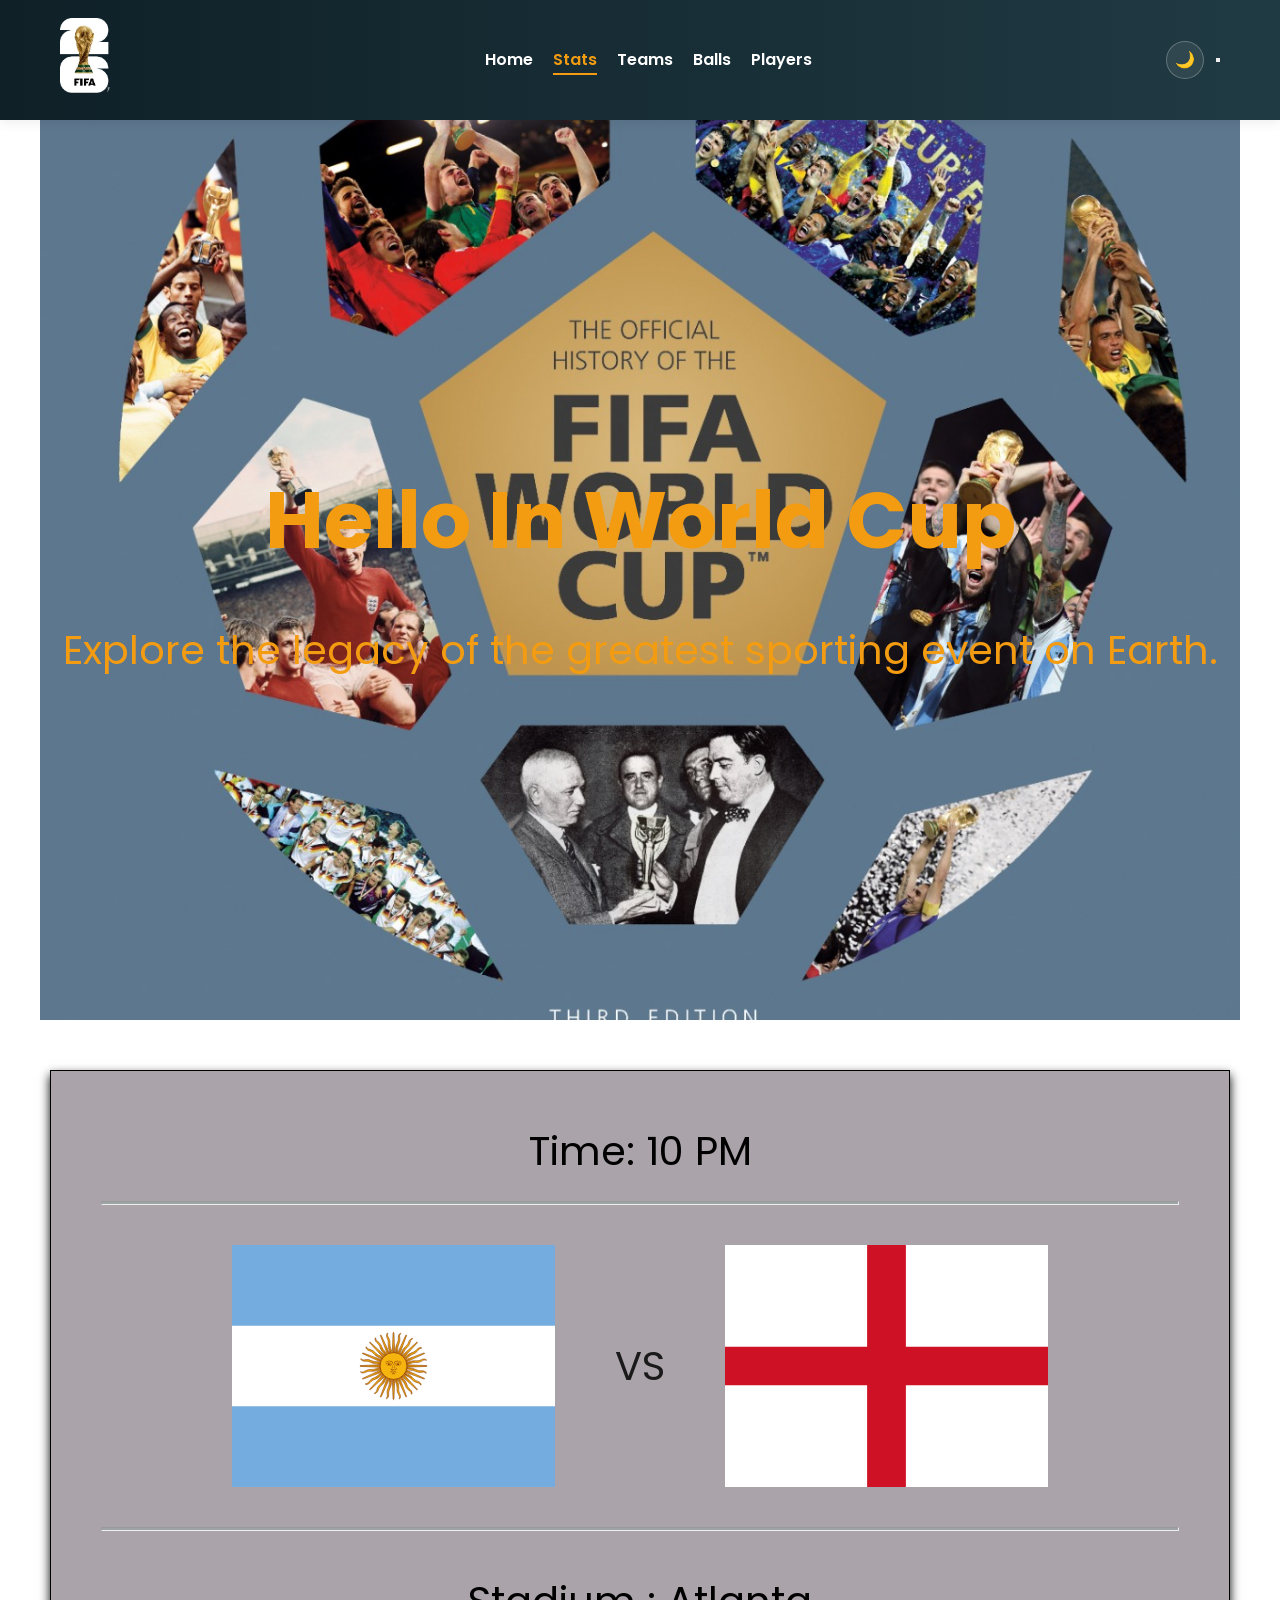
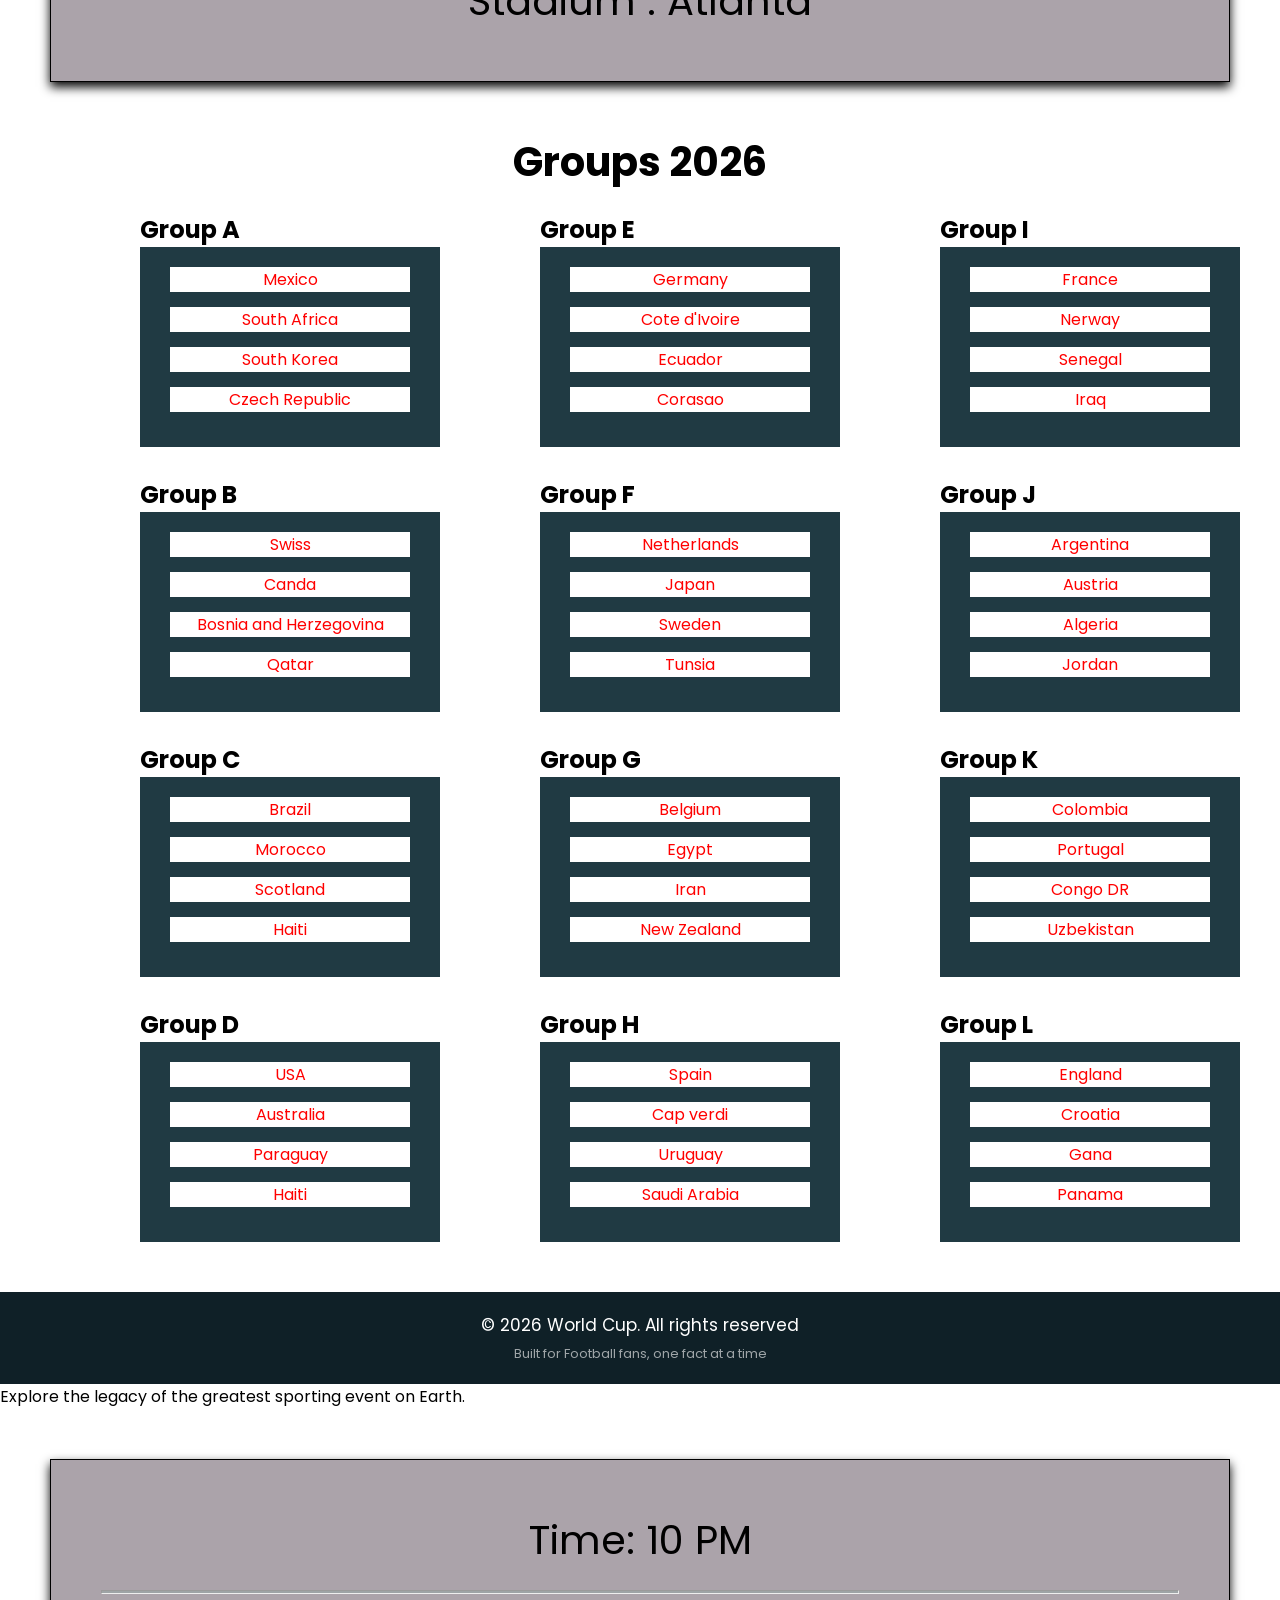
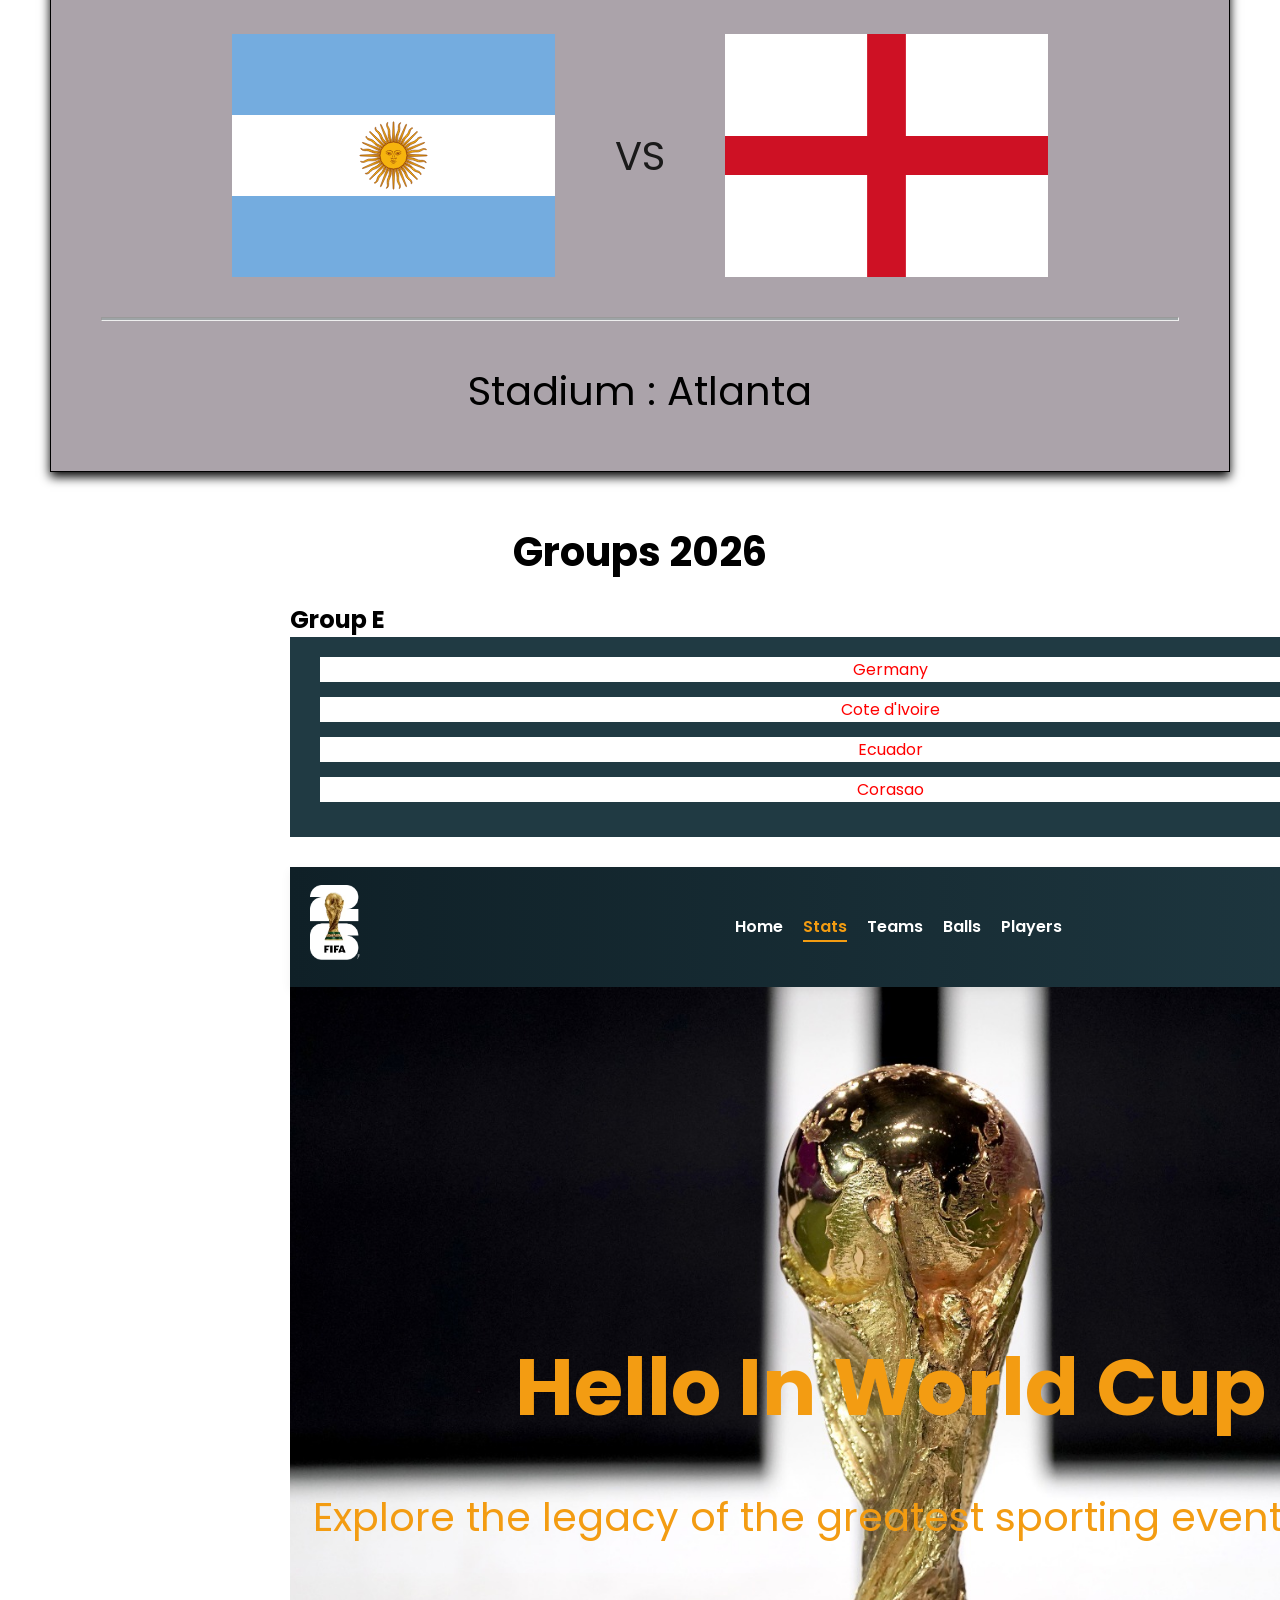
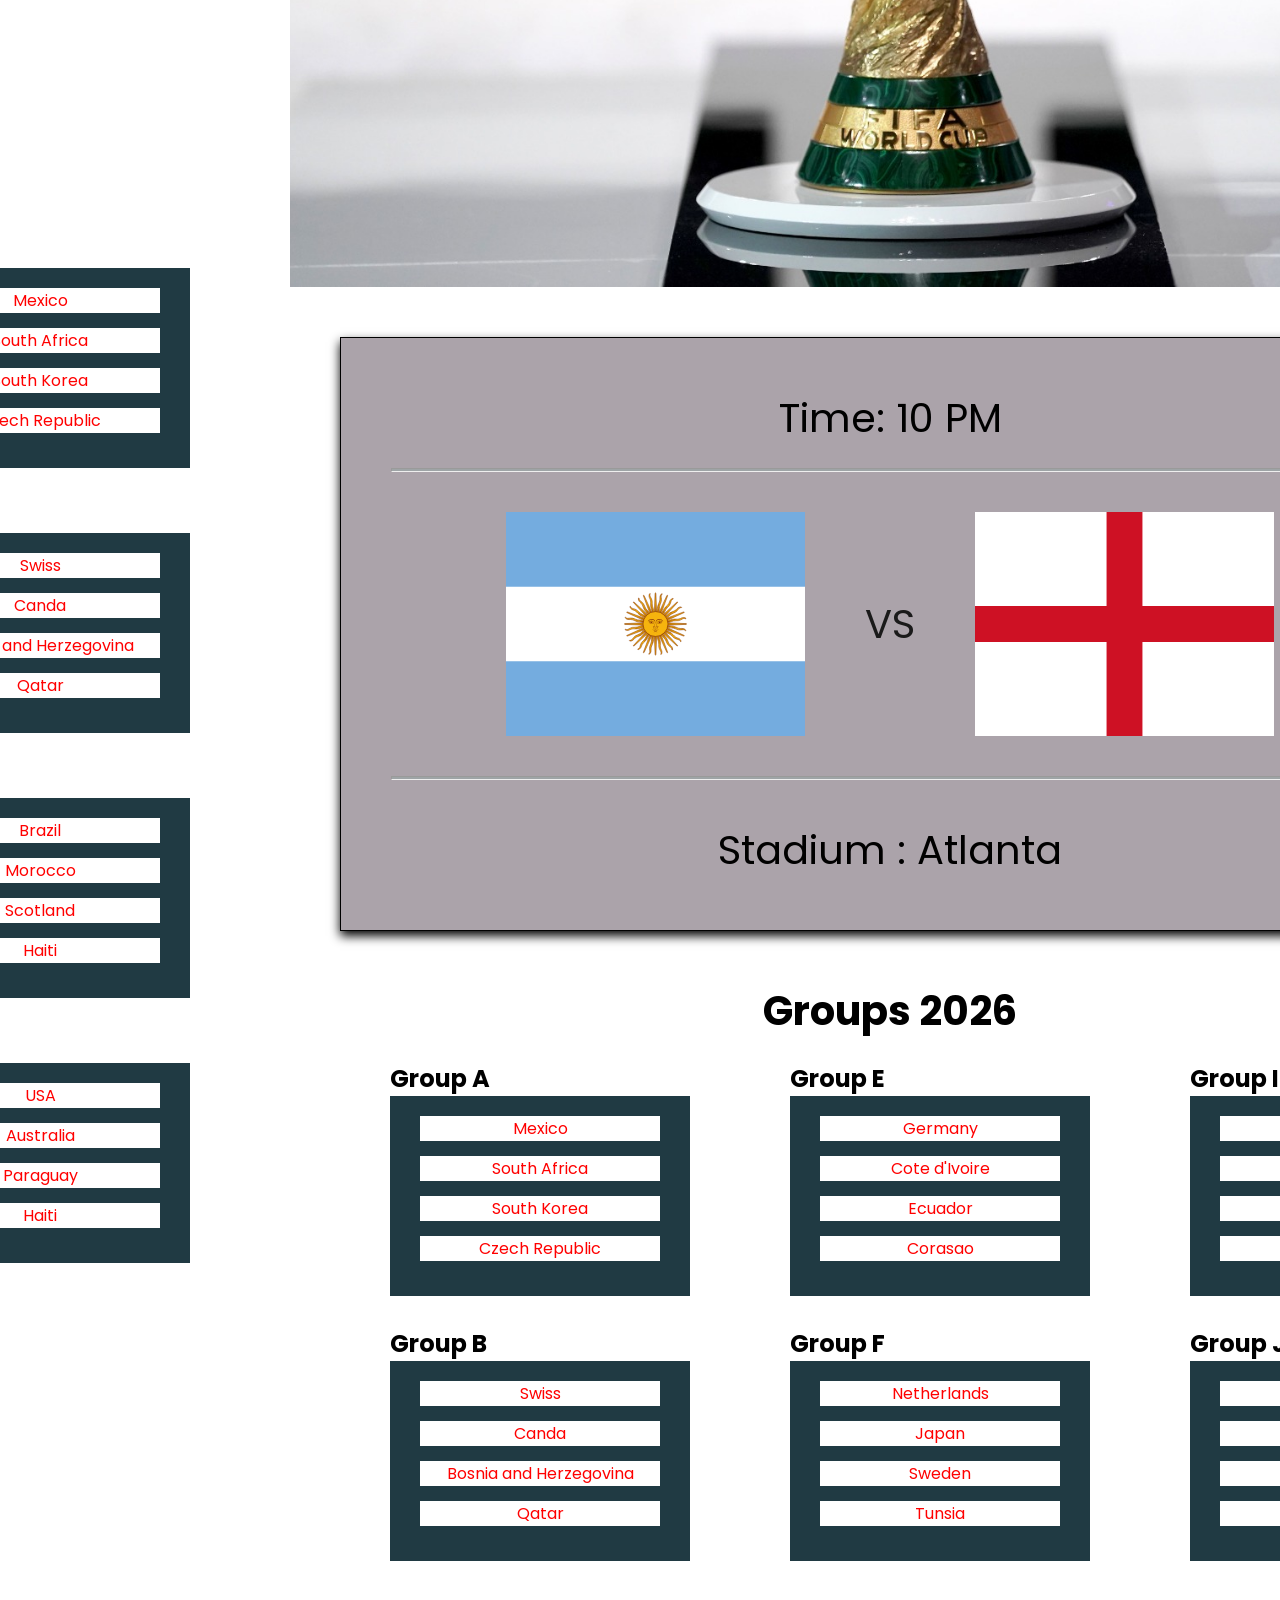
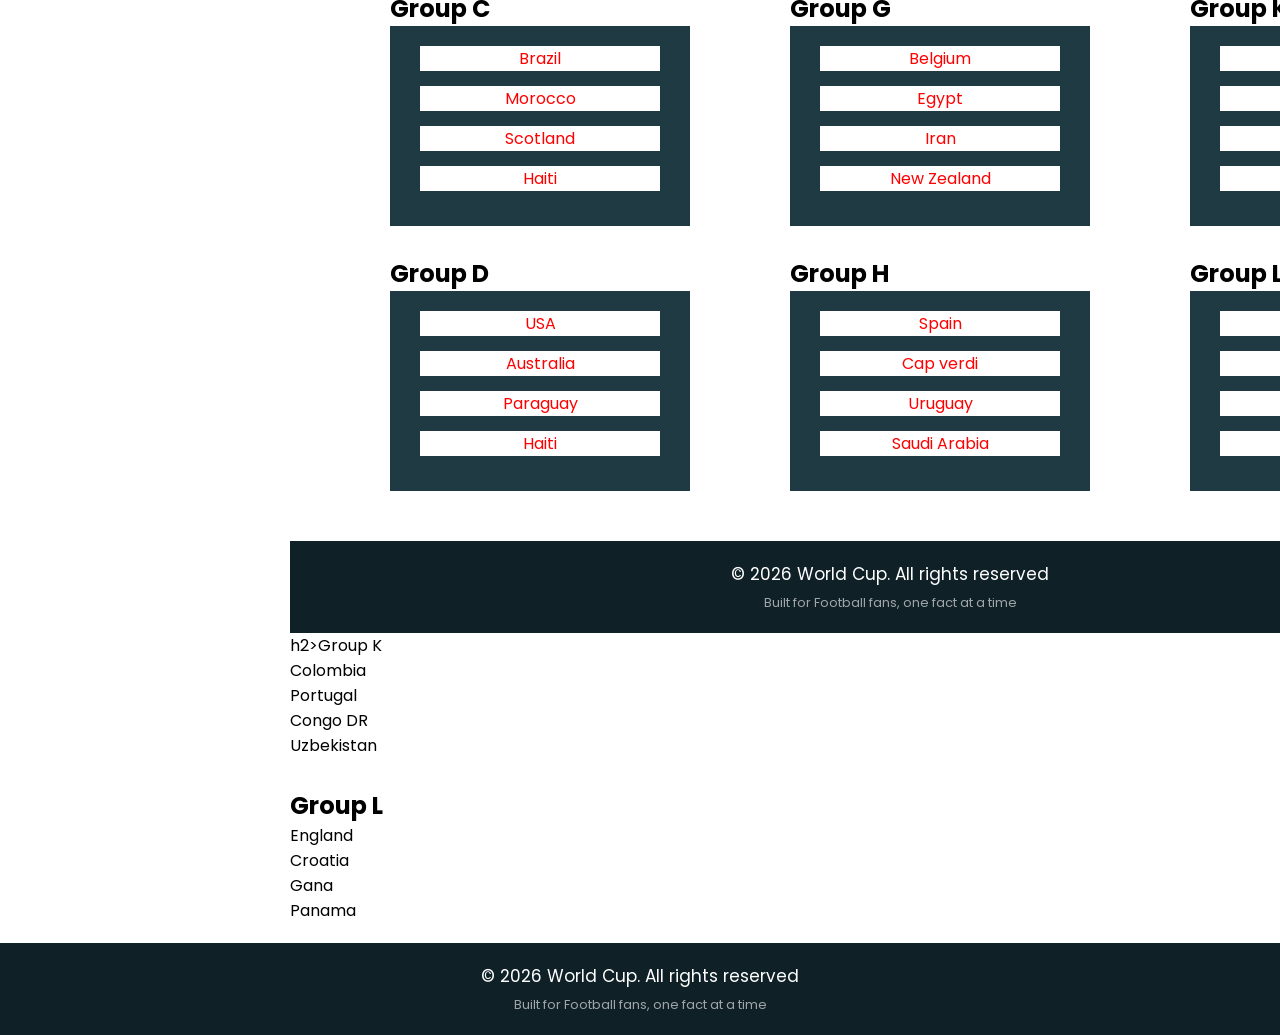
==== commit 1977797a: "Add groups for 2026 World Cup in index.html" ====
--- a/index.html
+++ b/index.html
@@ -35,6 +35,284 @@
         <div class="content">
             <h2>Hello In World Cup</h2>
             <p>Explore the legacy of the greatest sporting event on Earth.</p>
+        </div>
+     </div>
+     <section class="matches" id="matches">
+        <div class="match" id="match">
+                <div class="time">
+                    Time: 10 PM
+                </div>
+                <hr class="up">
+                <div class="matche">
+                    <img src="./flags/ar.svg" alt="">
+                    <span> VS </span>
+                    <img src="./flags/gb-eng.svg" alt="">
+                </div>
+                <hr class="down">
+                <div class="sta">
+                    Stadium : Atlanta
+                </div>
+        </div>
+     </section>
+     <!-- <div class="knockout">
+        <div class="first eight">
+            <div>
+                <div class="france">
+                    <h2>Ger</h2>
+                    <img src="flags/yt.svg" alt="">
+                </div>
+                <div class="swed">
+                    <h2>Swe</h2>
+                    <img src="flags/se.svg" alt="" srcset="">
+                </div>
+            </div>
+        </div>
+        <div class="second four"></div>
+        <div class="third two"></div>
+        <div class="fourth one"></div>
+        <div class="first eight"></div>
+        <div class="second four"></div>
+        <div class="third two"></div>
+        <div class="fourth one"></div>
+     </div> -->
+     <!-- <div class="groups" id="groups">
+        <h2 class="title">Groups 2026</h2>
+        <div class="all">
+        <div class="first">
+           <div>
+                <h2>Group A</h2>
+                <p>Mexico</p>
+                <p>South Africa</p>
+                <p>South Korea</p>
+                <p>Czech Republic</p>
+            </div>
+           <div>
+                <h2>Group B</h2>
+                <p>Swiss</p>
+                <p>Canda</p>
+                <p>Bosnia and Herzegovina</p>
+                <p>Qatar</p>
+            </div>
+            <div>
+                <h2>Group C</h2>
+                <p>Brazil</p>
+                <p>Morocco</p>
+                <p>Scotland</p>
+                <p>Haiti</p>
+
+            </div>
+            <div>
+                <h2>Group D</h2>
+                <p>USA</p>
+                <p>Australia</p>
+                <p>Paraguay</p>
+                                <p>Haiti</p>
+
+            </div>
+        </div>
+        <div class="first">
+            <div>
+                <h2>Group E</h2>
+                <p>Germany</p>
+                <p>Cote d'Ivoire</p>
+                <p>Ecuador</p>
+                                <p>Corasao</p>
+
+            </div>
+           <div>
+                <h2>Group F</h2>
+                <p>Netherlands</p>
+                <p>Japan</p>
+                <p>Sweden</p>
+                                <p>Tunsia</p>
+
+            </div>
+            <div>
+                <h2>Group G</h2>
+                <p>Belgium</p>
+                <p>Egypt</p>
+                <p>Iran</p>
+                                <p>New Zealand</p>
+
+            </div>
+            <div>
+                <h2>Group H</h2>
+                <p>Spain</p>
+                <p>Cap verdi</p>
+                <p>Uruguay</p>
+                                <p>Saudi Arabia</p>
+
+            </div>
+        </div>
+        <div class="first">
+             <div>
+                <h2>Group I</h2>
+                <p>France</p>
+                <p>Nerway</p>
+                <p>Senegal</p>
+                                <p>Iraq</p>
+
+            </div>
+             <div>
+                <h2>Group J</h2>
+                <p>Argentina</p>
+                <p>Austria</p>
+                <p>Algeria</p>
+                                <p>Jordan</p>
+
+            </div>
+             <div>
+                <h2>Group K</h2>
+                <p>Colombia</p>
+                <p>Portugal</p>
+                <p>Congo DR</p>
+                                <p>Uzbekistan</p>
+
+            </div>
+           <div>
+                <h2>Group L</h2>
+                <p>England</p>
+                <p>Croatia</p>
+                <p>Gana</p>
+                                <p>Panama</p>
+
+            </div>
+             </div>
+        </div>
+     </div> -->
+     <div class="groups" id="groups">
+        <h2 class="title">Groups 2026</h2>
+        <div class="all">
+        <div class="first">
+            <div class="big">
+                    <h2>Group A</h2>
+           <div class="table"> 
+                <p>Mexico</p>
+                <p>South Africa</p>
+                <p>South Korea</p>
+                <p>Czech Republic</p>
+            </div>
+            </div>
+           <div class="big">
+                    <h2>Group B</h2>
+           <div class="table"> 
+                <p>Swiss</p>
+                <p>Canda</p>
+                <p>Bosnia and Herzegovina</p>
+                <p>Qatar</p>
+            </div>
+            </div>
+            <div class="big">
+                <h2>Group C</h2>
+           <div class="table"> 
+                <p>Brazil</p>
+                <p>Morocco</p>
+                <p>Scotland</p>
+                <p>Haiti</p>
+            </div>
+            </div>
+            <div class="big">
+                    <h2>Group D</h2>
+           <div class="table"> 
+                <p>USA</p>
+                <p>Australia</p>
+                <p>Paraguay</p>
+                <p>Haiti</p>
+            </div>
+            </div>
+        </div>
+         <div class="first">
+            <div class="big">
+                    <h2>Group E</h2>
+           <div class="table"> 
+                <p>Germany</p>
+                <p>Cote d'Ivoire</p>
+                <p>Ecuador</p>
+                <p>Corasao</p>
+            </div>
+            </div>
+           <div class="big">
+                            <h2>Group F</h2>
+
+           <div class="table"> 
+                <p>Netherlands</p>
+                <p>Japan</p>
+                <p>Sweden</p>
+                                <p>Tunsia</p>
+            </div>
+            </div>
+            <div class="big">
+                               <h2>Group G</h2>
+
+           <div class="table"> 
+                <p>Belgium</p>
+                <p>Egypt</p>
+                <p>Iran</p>
+                                <p>New Zealand</p>
+            </div>
+            </div>
+            <div class="big">
+                                <h2>Group H</h2>
+
+           <div class="table"> 
+                <p>Spain</p>
+                <p>Cap verdi</p>
+                <p>Uruguay</p>
+                                <p>Saudi Arabia</p>
+            </div>
+            </div>
+        </div>
+         <div class="first">
+            <div class="big">
+                                <h2>Group I</h2>
+
+           <div class="table"> 
+                <p>France</p>
+                <p>Nerway</p>
+                <p>Senegal</p>
+                                <p>Iraq</p>
+            </div>
+            </div>
+           <div class="big">
+                            <h2>Group J</h2>
+
+           <div class="table"> 
+                <p>Argentina</p>
+                <p>Austria</p>
+                <p>Algeria</p>
+                                <p>Jordan</p>
+            </div>
+            </div>
+            <div class="big">
+                                <h2>Group K</h2>
+
+           <div class="table"> 
+                <p>Colombia</p>
+                <p>Portugal</p>
+                <p>Congo DR</p>
+                                <p>Uzbekistan</p>
+            </div>
+            </div>
+            <div class="big">
+                                <h2>Group L</h2>
+
+           <div class="table"> 
+                <p>England</p>
+                <p>Croatia</p>
+                <p>Gana</p>
+                                <p>Panama</p>
+            </div>
+            </div>
+        </div>
+        </div>
+     </div>
+     <footer>
+        <p>&copy; 2026 World Cup. All rights reserved</p>
+        <p class="foot">Built for Football fans, one fact at a time</p>
+     </footer>
+    <script src="script.js"></script>
+</body>
+</html>            <p>Explore the legacy of the greatest sporting event on Earth.</p>
         </div>
      </div>
      <section class="matches" id="matches">
--- a/style.css
+++ b/style.css
@@ -7,6 +7,10 @@
     --gold-color: #f39c12;
     --light-color: #f4f7f6;
     --dark-color: #1a1a1a;
+    --shadow-sm: 0 4px 10px rgba(0,0,0,0.06);
+    --shadow-md: 0 10px 25px rgba(0,0,0,0.14);
+    --transition-fast: 0.2s ease;
+    --transition-med: 0.35s ease;
 }
 
 html{
@@ -29,88 +33,96 @@
     padding: 0;
     box-sizing: border-box;
 }
-nav{
-    background-color: var(--primary-color);
-    color:black;
+header {
+    background: linear-gradient(to right, var(--primary-color), var(--secondary-color));
+    color: #fff;
+    padding: 18px 0;
+    position: sticky;
+    top: 0;
+    z-index: 1000;
+    box-shadow: var(--shadow-sm);
+}
+
+.nav-container {
     display: flex;
     justify-content: space-between;
     align-items: center;
-    color: white;
-    padding: 20px 20px;
-    margin-bottom: 00px;
-}
-
-nav img{
+    max-width: 1200px;
+    margin: 0 auto;
+    padding: 0 20px;
+}
+
+.logo h1 {
+    font-size: 24px;
+}
+h1 img{
     width: 50px;
-    margin-left:150px;
-    height: 70px;
-}
-
-nav h2{
-    font-size: 30px;
-    font-weight: bold;
-}
-
-nav ul{
-    display: flex;
-    justify-content: center;
-    align-items: center;
-}
-
-nav ul li a{
-    display: inline-block;
+    height: auto;
+    border-radius: 6px;
+}
+.logo span {
+    color: var(--gold-color);
+}
+
+nav ul {
+    display: flex;
+    list-style: none;
+}
+
+nav ul li {
+    margin-left: 20px;
+}
+
+nav ul li a {
     position: relative;
-    color:white;
-    font-size: 15px;
-    margin-left: 15px;
-    margin-right: 15px;
-    cursor: pointer;
+    color: #fff;
+    text-decoration: none;
     font-weight: 600;
     padding-bottom: 4px;
-    transition: 0.2s;
-}
-
-nav ul li a:active::after{
-    width: 100%;
-}
-nav ul li a:hover{
-    color:gold;
-}
-nav ul li a::after{
+}
+
+nav ul li a::after {
+    content: "";
     position: absolute;
-    content: '';
-    width: 0%;
+    left: 0;
+    bottom: 0;
+    width: 0;
     height: 2px;
-    bottom: 10px;
-    left: 0;
-    background-color:var(--gold-color);
-    bottom:0;
-    color:var(--gold-color);
-    transition: 0.4s;
-}
-nav ul li a:hover::after{
-   width: 100%;
-}
-nav span{
-    color:var(--gold-color);
-}
-
-nav button{
-    background-color: var(--secondary-color);
+    background: var(--gold-color);
+    transition: width var(--transition-fast);
+}
+
+header ul li a:hover, nav ul li a.active {
+    color: var(--gold-color);
+}
+
+nav ul li a:hover::after, nav ul li a.active::after {
+    width: 100%;
+}
+
+.nav-actions {
+    display: flex;
+    align-items: center;
+    gap: 12px;
+}
+
+.theme-toggle {
+    background: rgba(255,255,255,0.08);
     border: 1px solid rgba(255,255,255,0.25);
+    color: #fff;
     font-size: 16px;
-    border-radius:50% ;
-    margin-right: 150px;
     width: 38px;
     height: 38px;
-    background-color: var(--secondary-color);
+    border-radius: 50%;
     cursor: pointer;
     transition: transform var(--transition-fast), background var(--transition-fast);
 }
-nav button:hover{
-        transform: rotate(20deg) scale(1.08);
+
+.theme-toggle:hover {
+    transform: rotate(20deg) scale(1.08);
     background: rgba(255,255,255,0.18);
 }
+
 
 .hero{
     width: 100%;
@@ -239,7 +251,7 @@
 
 }
 
-.groups{
+/* .groups{
     display: flex;
     flex-direction: column;
     align-items: center;
@@ -288,4 +300,342 @@
 
 .groups .first div{
     border: 1px solid red;
-}+} */
+.groups.dark{
+    background-color: var(--dark-color);
+    color: white;
+}
+.groups .title{
+    font-size: 40px;
+    text-align: center;
+    margin-bottom: 20px;
+}
+
+.groups .all{
+   display: flex;
+   align-items: center;
+   justify-content: center; 
+   margin-bottom: 20px;
+}
+
+.groups .first{
+    margin-left: 100px;
+}
+.groups .big{
+    margin-bottom: 30px;
+}
+.groups .table{
+    padding: 20px 30px;
+    background-color: var(--secondary-color);
+    color:white;
+    min-width: 300px;
+}
+
+.groups .table p{
+    background-color: #fff;
+    color:red;
+    margin-bottom: 15px;
+    text-align: center;
+}    background: linear-gradient(to right, var(--primary-color), var(--secondary-color));
+    color: #fff;
+    padding: 18px 0;
+    position: sticky;
+    top: 0;
+    z-index: 1000;
+    box-shadow: var(--shadow-sm);
+}
+
+.nav-container {
+    display: flex;
+    justify-content: space-between;
+    align-items: center;
+    max-width: 1200px;
+    margin: 0 auto;
+    padding: 0 20px;
+}
+
+.logo h1 {
+    font-size: 24px;
+}
+h1 img{
+    width: 50px;
+    height: auto;
+    border-radius: 6px;
+}
+.logo span {
+    color: var(--gold-color);
+}
+
+nav ul {
+    display: flex;
+    list-style: none;
+}
+
+nav ul li {
+    margin-left: 20px;
+}
+
+nav ul li a {
+    position: relative;
+    color: #fff;
+    text-decoration: none;
+    font-weight: 600;
+    padding-bottom: 4px;
+}
+
+nav ul li a::after {
+    content: "";
+    position: absolute;
+    left: 0;
+    bottom: 0;
+    width: 0;
+    height: 2px;
+    background: var(--gold-color);
+    transition: width var(--transition-fast);
+}
+
+header ul li a:hover, nav ul li a.active {
+    color: var(--gold-color);
+}
+
+nav ul li a:hover::after, nav ul li a.active::after {
+    width: 100%;
+}
+
+.nav-actions {
+    display: flex;
+    align-items: center;
+    gap: 12px;
+}
+
+.theme-toggle {
+    background: rgba(255,255,255,0.08);
+    border: 1px solid rgba(255,255,255,0.25);
+    color: #fff;
+    font-size: 16px;
+    width: 38px;
+    height: 38px;
+    border-radius: 50%;
+    cursor: pointer;
+    transition: transform var(--transition-fast), background var(--transition-fast);
+}
+
+.theme-toggle:hover {
+    transform: rotate(20deg) scale(1.08);
+    background: rgba(255,255,255,0.18);
+}
+
+
+.hero{
+    width: 100%;
+    height: 100vh;
+    position: relative;
+    display: flex;
+    justify-content: center;
+    align-items: center;
+}
+
+.hero img{
+    width: 100%;
+    height: 100%;
+    position: absolute;
+    opacity: 0;
+    transition: opacity 2s ;
+    object-position: center;
+    object-fit:cover;
+    width: 1200px;
+    
+}
+.hero.dark{
+    background-color: var(--secondary-color);
+}
+.slide.active{
+    opacity: 1;
+}
+
+.hero .content{
+    width: 100%;
+    height: 100%;
+    position: absolute;
+    color:var(--gold-color);
+    display: flex;
+    flex-direction: column;
+    align-items: center;
+    justify-content: center;
+}
+
+.hero .content h2{
+    font-size: 80px;
+    margin-bottom: 40px;
+}
+.hero .content p{
+    font-size: 40px;
+}
+
+.match .time{
+    font-size: 40px;
+    margin-bottom: 20px;
+}
+
+.matches{
+    display: flex;
+    flex-direction: column;
+    justify-content: center;
+    align-items: center;
+    padding: 50px;
+}
+
+.match{
+    background-color: white;
+    box-shadow: 0 5px 10px black;
+    border: 1px solid black;
+    padding: 50px;
+    width: 100%;
+    display: flex;
+    flex-direction: column;
+    justify-content: center;
+    align-items: center;
+    background-color: #aba3aa;
+}
+
+.matche{
+    width: 100%;
+    display: flex;
+    align-items: center;
+    justify-content: center;
+}
+.matche img{
+    width: 30%;
+}
+
+.match span{
+ margin: 0 60px;
+ color: var(--dark-color);
+ font-size: 40px;
+}
+
+.match .sta{
+    font-size: 40px;
+    margin-top: 40px;
+}
+
+.up{
+    background-color: #9ea4a6;
+    height: 4px;
+    width: 100%;
+    margin-bottom: 40px;
+}
+
+.down{
+     background-color: #9ea4a6;
+    height: 4px;
+    width: 100%;
+    margin-top: 40px;
+}
+
+footer{
+    display: flex;
+    color:white;
+    flex-direction: column;
+    align-items: center;
+    background-color: var(--primary-color);
+    padding: 20px 20px;
+    justify-content: center;
+}
+footer p{
+    font-size: 17px;
+}
+.foot{
+    font-size: 13px;
+    color: var(--secondary-color);
+    color: rgba(255,255,255,0.6);
+        margin-top: 6px;
+
+}
+
+/* .groups{
+    display: flex;
+    flex-direction: column;
+    align-items: center;
+    justify-content: space-between;
+    padding: 20px 0;
+}
+.groups .title{
+    font-size: 40px;
+}
+.groups .first{
+    display: flex;
+    margin-bottom: 15px;
+}
+
+.groups .first div{
+        margin-left: 80px;
+            border: 2px solid black;
+            display: flex;
+            flex-direction: column;
+            gap: 15px;
+            padding: 40px;
+
+
+}
+
+.all{
+    display: flex;
+    flex-direction: column;
+    justify-content: space-between;
+    align-items: center;
+}
+
+.matches.dark{
+    background-color: black;
+}
+
+.match.dark{
+    background-color: #303739;
+    color:white;
+}
+
+.groups.dark{
+    background-color: var(--dark-color);
+    color: white;
+}
+
+.groups .first div{
+    border: 1px solid red;
+} */
+.groups.dark{
+    background-color: var(--dark-color);
+    color: white;
+}
+.groups .title{
+    font-size: 40px;
+    text-align: center;
+    margin-bottom: 20px;
+}
+
+.groups .all{
+   display: flex;
+   align-items: center;
+   justify-content: center; 
+   margin-bottom: 20px;
+}
+
+.groups .first{
+    margin-left: 100px;
+}
+.groups .big{
+    margin-bottom: 30px;
+}
+.groups .table{
+    padding: 20px 30px;
+    background-color: var(--secondary-color);
+    color:white;
+    min-width: 300px;
+}
+
+.groups .table p{
+    background-color: #fff;
+    color:red;
+    margin-bottom: 15px;
+    text-align: center;
+    }
--- a/style.css
+++ b/style.css
@@ -7,6 +7,10 @@
     --gold-color: #f39c12;
     --light-color: #f4f7f6;
     --dark-color: #1a1a1a;
+    --shadow-sm: 0 4px 10px rgba(0,0,0,0.06);
+    --shadow-md: 0 10px 25px rgba(0,0,0,0.14);
+    --transition-fast: 0.2s ease;
+    --transition-med: 0.35s ease;
 }
 
 html{
@@ -29,88 +33,96 @@
     padding: 0;
     box-sizing: border-box;
 }
-nav{
-    background-color: var(--primary-color);
-    color:black;
+header {
+    background: linear-gradient(to right, var(--primary-color), var(--secondary-color));
+    color: #fff;
+    padding: 18px 0;
+    position: sticky;
+    top: 0;
+    z-index: 1000;
+    box-shadow: var(--shadow-sm);
+}
+
+.nav-container {
     display: flex;
     justify-content: space-between;
     align-items: center;
-    color: white;
-    padding: 20px 20px;
-    margin-bottom: 00px;
-}
-
-nav img{
+    max-width: 1200px;
+    margin: 0 auto;
+    padding: 0 20px;
+}
+
+.logo h1 {
+    font-size: 24px;
+}
+h1 img{
     width: 50px;
-    margin-left:150px;
-    height: 70px;
-}
-
-nav h2{
-    font-size: 30px;
-    font-weight: bold;
-}
-
-nav ul{
-    display: flex;
-    justify-content: center;
-    align-items: center;
-}
-
-nav ul li a{
-    display: inline-block;
+    height: auto;
+    border-radius: 6px;
+}
+.logo span {
+    color: var(--gold-color);
+}
+
+nav ul {
+    display: flex;
+    list-style: none;
+}
+
+nav ul li {
+    margin-left: 20px;
+}
+
+nav ul li a {
     position: relative;
-    color:white;
-    font-size: 15px;
-    margin-left: 15px;
-    margin-right: 15px;
-    cursor: pointer;
+    color: #fff;
+    text-decoration: none;
     font-weight: 600;
     padding-bottom: 4px;
-    transition: 0.2s;
-}
-
-nav ul li a:active::after{
-    width: 100%;
-}
-nav ul li a:hover{
-    color:gold;
-}
-nav ul li a::after{
+}
+
+nav ul li a::after {
+    content: "";
     position: absolute;
-    content: '';
-    width: 0%;
+    left: 0;
+    bottom: 0;
+    width: 0;
     height: 2px;
-    bottom: 10px;
-    left: 0;
-    background-color:var(--gold-color);
-    bottom:0;
-    color:var(--gold-color);
-    transition: 0.4s;
-}
-nav ul li a:hover::after{
-   width: 100%;
-}
-nav span{
-    color:var(--gold-color);
-}
-
-nav button{
-    background-color: var(--secondary-color);
+    background: var(--gold-color);
+    transition: width var(--transition-fast);
+}
+
+header ul li a:hover, nav ul li a.active {
+    color: var(--gold-color);
+}
+
+nav ul li a:hover::after, nav ul li a.active::after {
+    width: 100%;
+}
+
+.nav-actions {
+    display: flex;
+    align-items: center;
+    gap: 12px;
+}
+
+.theme-toggle {
+    background: rgba(255,255,255,0.08);
     border: 1px solid rgba(255,255,255,0.25);
+    color: #fff;
     font-size: 16px;
-    border-radius:50% ;
-    margin-right: 150px;
     width: 38px;
     height: 38px;
-    background-color: var(--secondary-color);
+    border-radius: 50%;
     cursor: pointer;
     transition: transform var(--transition-fast), background var(--transition-fast);
 }
-nav button:hover{
-        transform: rotate(20deg) scale(1.08);
+
+.theme-toggle:hover {
+    transform: rotate(20deg) scale(1.08);
     background: rgba(255,255,255,0.18);
 }
+
 
 .hero{
     width: 100%;
@@ -239,7 +251,7 @@
 
 }
 
-.groups{
+/* .groups{
     display: flex;
     flex-direction: column;
     align-items: center;
@@ -288,4 +300,342 @@
 
 .groups .first div{
     border: 1px solid red;
-}+} */
+.groups.dark{
+    background-color: var(--dark-color);
+    color: white;
+}
+.groups .title{
+    font-size: 40px;
+    text-align: center;
+    margin-bottom: 20px;
+}
+
+.groups .all{
+   display: flex;
+   align-items: center;
+   justify-content: center; 
+   margin-bottom: 20px;
+}
+
+.groups .first{
+    margin-left: 100px;
+}
+.groups .big{
+    margin-bottom: 30px;
+}
+.groups .table{
+    padding: 20px 30px;
+    background-color: var(--secondary-color);
+    color:white;
+    min-width: 300px;
+}
+
+.groups .table p{
+    background-color: #fff;
+    color:red;
+    margin-bottom: 15px;
+    text-align: center;
+}    background: linear-gradient(to right, var(--primary-color), var(--secondary-color));
+    color: #fff;
+    padding: 18px 0;
+    position: sticky;
+    top: 0;
+    z-index: 1000;
+    box-shadow: var(--shadow-sm);
+}
+
+.nav-container {
+    display: flex;
+    justify-content: space-between;
+    align-items: center;
+    max-width: 1200px;
+    margin: 0 auto;
+    padding: 0 20px;
+}
+
+.logo h1 {
+    font-size: 24px;
+}
+h1 img{
+    width: 50px;
+    height: auto;
+    border-radius: 6px;
+}
+.logo span {
+    color: var(--gold-color);
+}
+
+nav ul {
+    display: flex;
+    list-style: none;
+}
+
+nav ul li {
+    margin-left: 20px;
+}
+
+nav ul li a {
+    position: relative;
+    color: #fff;
+    text-decoration: none;
+    font-weight: 600;
+    padding-bottom: 4px;
+}
+
+nav ul li a::after {
+    content: "";
+    position: absolute;
+    left: 0;
+    bottom: 0;
+    width: 0;
+    height: 2px;
+    background: var(--gold-color);
+    transition: width var(--transition-fast);
+}
+
+header ul li a:hover, nav ul li a.active {
+    color: var(--gold-color);
+}
+
+nav ul li a:hover::after, nav ul li a.active::after {
+    width: 100%;
+}
+
+.nav-actions {
+    display: flex;
+    align-items: center;
+    gap: 12px;
+}
+
+.theme-toggle {
+    background: rgba(255,255,255,0.08);
+    border: 1px solid rgba(255,255,255,0.25);
+    color: #fff;
+    font-size: 16px;
+    width: 38px;
+    height: 38px;
+    border-radius: 50%;
+    cursor: pointer;
+    transition: transform var(--transition-fast), background var(--transition-fast);
+}
+
+.theme-toggle:hover {
+    transform: rotate(20deg) scale(1.08);
+    background: rgba(255,255,255,0.18);
+}
+
+
+.hero{
+    width: 100%;
+    height: 100vh;
+    position: relative;
+    display: flex;
+    justify-content: center;
+    align-items: center;
+}
+
+.hero img{
+    width: 100%;
+    height: 100%;
+    position: absolute;
+    opacity: 0;
+    transition: opacity 2s ;
+    object-position: center;
+    object-fit:cover;
+    width: 1200px;
+    
+}
+.hero.dark{
+    background-color: var(--secondary-color);
+}
+.slide.active{
+    opacity: 1;
+}
+
+.hero .content{
+    width: 100%;
+    height: 100%;
+    position: absolute;
+    color:var(--gold-color);
+    display: flex;
+    flex-direction: column;
+    align-items: center;
+    justify-content: center;
+}
+
+.hero .content h2{
+    font-size: 80px;
+    margin-bottom: 40px;
+}
+.hero .content p{
+    font-size: 40px;
+}
+
+.match .time{
+    font-size: 40px;
+    margin-bottom: 20px;
+}
+
+.matches{
+    display: flex;
+    flex-direction: column;
+    justify-content: center;
+    align-items: center;
+    padding: 50px;
+}
+
+.match{
+    background-color: white;
+    box-shadow: 0 5px 10px black;
+    border: 1px solid black;
+    padding: 50px;
+    width: 100%;
+    display: flex;
+    flex-direction: column;
+    justify-content: center;
+    align-items: center;
+    background-color: #aba3aa;
+}
+
+.matche{
+    width: 100%;
+    display: flex;
+    align-items: center;
+    justify-content: center;
+}
+.matche img{
+    width: 30%;
+}
+
+.match span{
+ margin: 0 60px;
+ color: var(--dark-color);
+ font-size: 40px;
+}
+
+.match .sta{
+    font-size: 40px;
+    margin-top: 40px;
+}
+
+.up{
+    background-color: #9ea4a6;
+    height: 4px;
+    width: 100%;
+    margin-bottom: 40px;
+}
+
+.down{
+     background-color: #9ea4a6;
+    height: 4px;
+    width: 100%;
+    margin-top: 40px;
+}
+
+footer{
+    display: flex;
+    color:white;
+    flex-direction: column;
+    align-items: center;
+    background-color: var(--primary-color);
+    padding: 20px 20px;
+    justify-content: center;
+}
+footer p{
+    font-size: 17px;
+}
+.foot{
+    font-size: 13px;
+    color: var(--secondary-color);
+    color: rgba(255,255,255,0.6);
+        margin-top: 6px;
+
+}
+
+/* .groups{
+    display: flex;
+    flex-direction: column;
+    align-items: center;
+    justify-content: space-between;
+    padding: 20px 0;
+}
+.groups .title{
+    font-size: 40px;
+}
+.groups .first{
+    display: flex;
+    margin-bottom: 15px;
+}
+
+.groups .first div{
+        margin-left: 80px;
+            border: 2px solid black;
+            display: flex;
+            flex-direction: column;
+            gap: 15px;
+            padding: 40px;
+
+
+}
+
+.all{
+    display: flex;
+    flex-direction: column;
+    justify-content: space-between;
+    align-items: center;
+}
+
+.matches.dark{
+    background-color: black;
+}
+
+.match.dark{
+    background-color: #303739;
+    color:white;
+}
+
+.groups.dark{
+    background-color: var(--dark-color);
+    color: white;
+}
+
+.groups .first div{
+    border: 1px solid red;
+} */
+.groups.dark{
+    background-color: var(--dark-color);
+    color: white;
+}
+.groups .title{
+    font-size: 40px;
+    text-align: center;
+    margin-bottom: 20px;
+}
+
+.groups .all{
+   display: flex;
+   align-items: center;
+   justify-content: center; 
+   margin-bottom: 20px;
+}
+
+.groups .first{
+    margin-left: 100px;
+}
+.groups .big{
+    margin-bottom: 30px;
+}
+.groups .table{
+    padding: 20px 30px;
+    background-color: var(--secondary-color);
+    color:white;
+    min-width: 300px;
+}
+
+.groups .table p{
+    background-color: #fff;
+    color:red;
+    margin-bottom: 15px;
+    text-align: center;
+    }
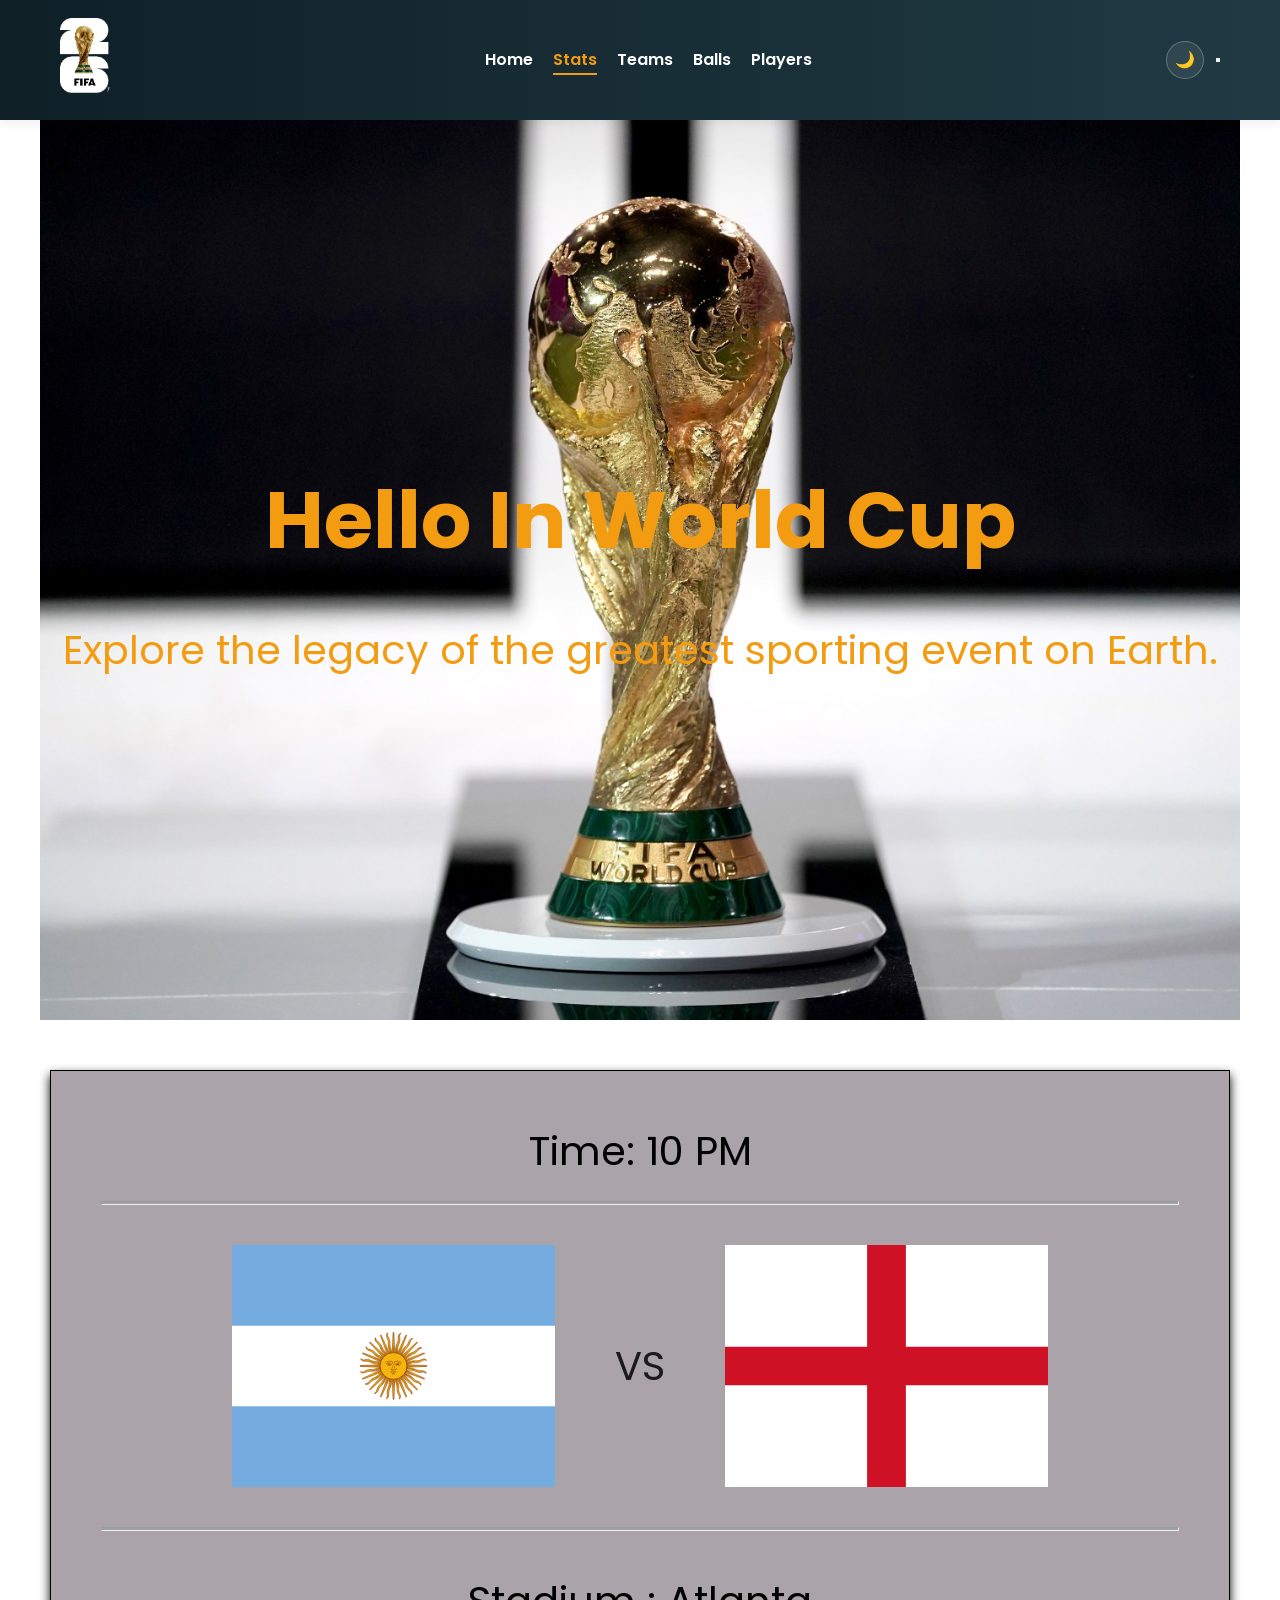
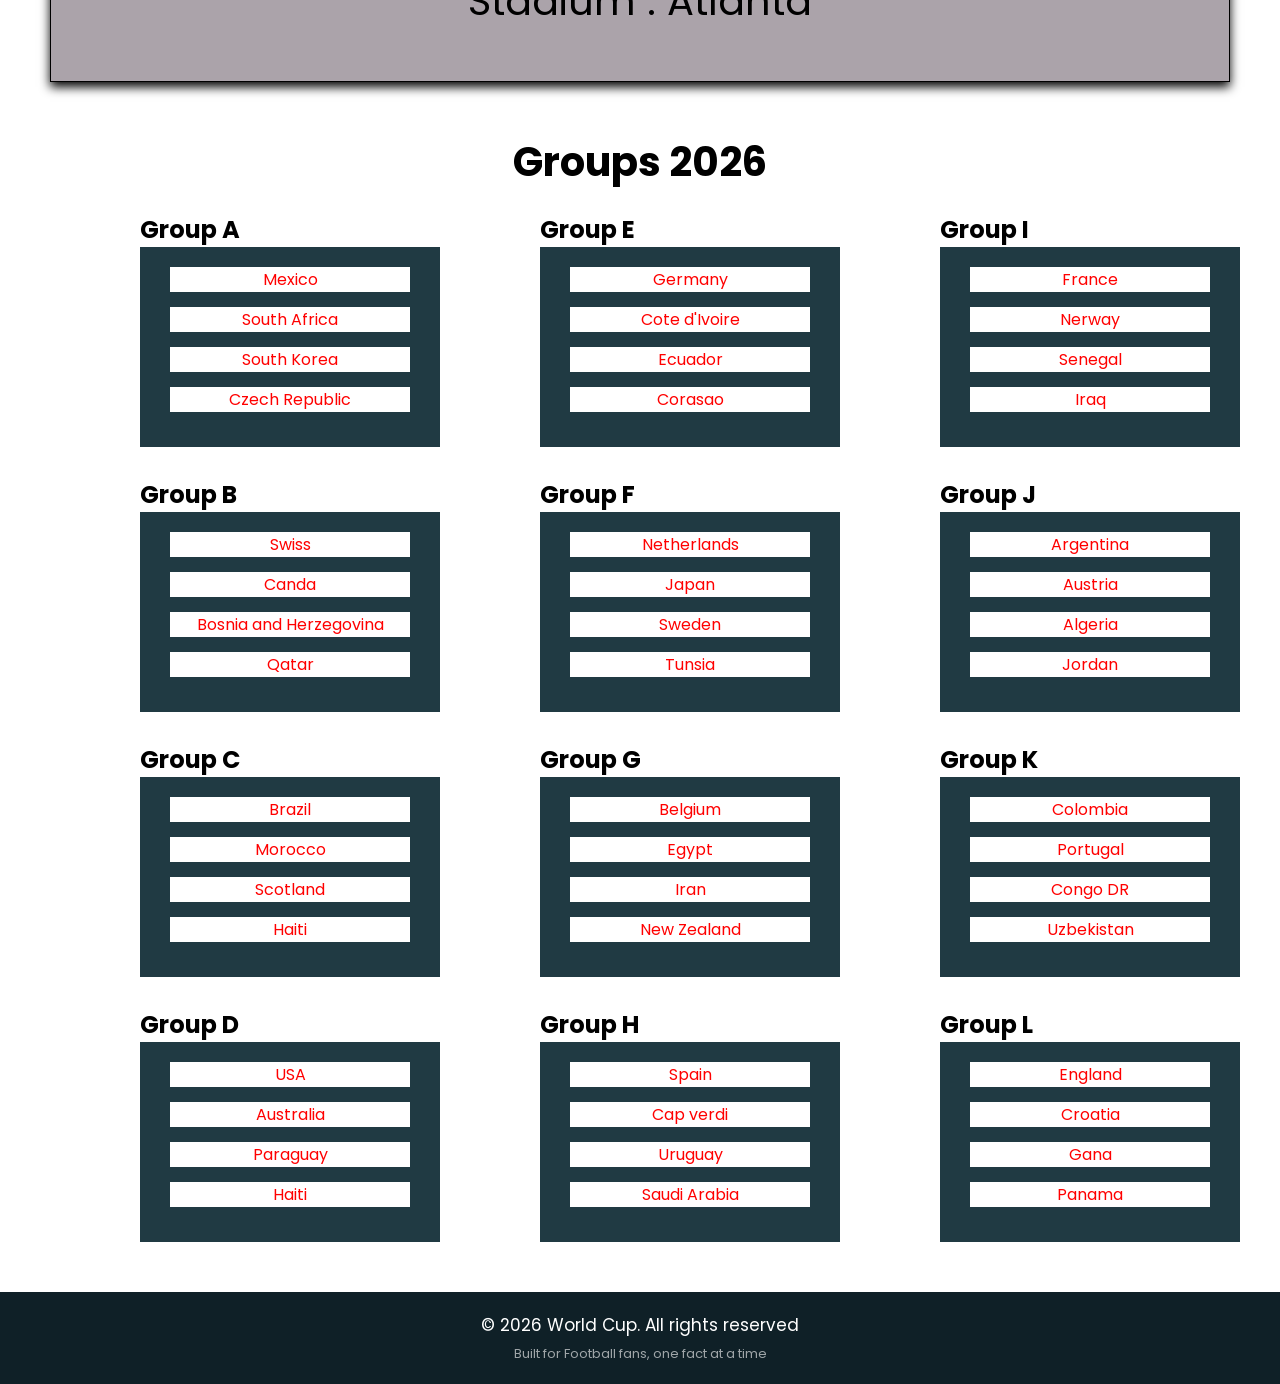
==== commit e88b4045: "Update index.html" ====
--- a/index.html
+++ b/index.html
@@ -312,540 +312,4 @@
      </footer>
     <script src="script.js"></script>
 </body>
-</html>            <p>Explore the legacy of the greatest sporting event on Earth.</p>
-        </div>
-     </div>
-     <section class="matches" id="matches">
-        <div class="match" id="match">
-                <div class="time">
-                    Time: 10 PM
-                </div>
-                <hr class="up">
-                <div class="matche">
-                    <img src="./flags/ar.svg" alt="">
-                    <span> VS </span>
-                    <img src="./flags/gb-eng.svg" alt="">
-                </div>
-                <hr class="down">
-                <div class="sta">
-                    Stadium : Atlanta
-                </div>
-        </div>
-     </section>
-     <!-- <div class="knockout">
-        <div class="first eight">
-            <div>
-                <div class="france">
-                    <h2>Ger</h2>
-                    <img src="flags/yt.svg" alt="">
-                </div>
-                <div class="swed">
-                    <h2>Swe</h2>
-                    <img src="flags/se.svg" alt="" srcset="">
-                </div>
-            </div>
-        </div>
-        <div class="second four"></div>
-        <div class="third two"></div>
-        <div class="fourth one"></div>
-        <div class="first eight"></div>
-        <div class="second four"></div>
-        <div class="third two"></div>
-        <div class="fourth one"></div>
-     </div> -->
-     <!-- <div class="groups" id="groups">
-        <h2 class="title">Groups 2026</h2>
-        <div class="all">
-        <div class="first">
-           <div>
-                <h2>Group A</h2>
-                <p>Mexico</p>
-                <p>South Africa</p>
-                <p>South Korea</p>
-                <p>Czech Republic</p>
-            </div>
-           <div>
-                <h2>Group B</h2>
-                <p>Swiss</p>
-                <p>Canda</p>
-                <p>Bosnia and Herzegovina</p>
-                <p>Qatar</p>
-            </div>
-            <div>
-                <h2>Group C</h2>
-                <p>Brazil</p>
-                <p>Morocco</p>
-                <p>Scotland</p>
-                <p>Haiti</p>
-
-            </div>
-            <div>
-                <h2>Group D</h2>
-                <p>USA</p>
-                <p>Australia</p>
-                <p>Paraguay</p>
-                                <p>Haiti</p>
-
-            </div>
-        </div>
-        <div class="first">
-            <div>
-                <h2>Group E</h2>
-                <p>Germany</p>
-                <p>Cote d'Ivoire</p>
-                <p>Ecuador</p>
-                                <p>Corasao</p>
-
-            </div>
-           <div>
-                <h2>Group F</h2>
-                <p>Netherlands</p>
-                <p>Japan</p>
-                <p>Sweden</p>
-                                <p>Tunsia</p>
-
-            </div>
-            <div>
-                <h2>Group G</h2>
-                <p>Belgium</p>
-                <p>Egypt</p>
-                <p>Iran</p>
-                                <p>New Zealand</p>
-
-            </div>
-            <div>
-                <h2>Group H</h2>
-                <p>Spain</p>
-                <p>Cap verdi</p>
-                <p>Uruguay</p>
-                                <p>Saudi Arabia</p>
-
-            </div>
-        </div>
-        <div class="first">
-             <div>
-                <h2>Group I</h2>
-                <p>France</p>
-                <p>Nerway</p>
-                <p>Senegal</p>
-                                <p>Iraq</p>
-
-            </div>
-             <div>
-                <h2>Group J</h2>
-                <p>Argentina</p>
-                <p>Austria</p>
-                <p>Algeria</p>
-                                <p>Jordan</p>
-
-            </div>
-             <div>
-                <h2>Group K</h2>
-                <p>Colombia</p>
-                <p>Portugal</p>
-                <p>Congo DR</p>
-                                <p>Uzbekistan</p>
-
-            </div>
-           <div>
-                <h2>Group L</h2>
-                <p>England</p>
-                <p>Croatia</p>
-                <p>Gana</p>
-                                <p>Panama</p>
-
-            </div>
-             </div>
-        </div>
-     </div> -->
-     <div class="groups" id="groups">
-        <h2 class="title">Groups 2026</h2>
-        <div class="all">
-        <div class="first">
-            <div class="big">
-                    <h2>Group A</h2>
-           <div class="table"> 
-                <p>Mexico</p>
-                <p>South Africa</p>
-                <p>South Korea</p>
-                <p>Czech Republic</p>
-            </div>
-            </div>
-           <div class="big">
-                    <h2>Group B</h2>
-           <div class="table"> 
-                <p>Swiss</p>
-                <p>Canda</p>
-                <p>Bosnia and Herzegovina</p>
-                <p>Qatar</p>
-            </div>
-            </div>
-            <div class="big">
-                <h2>Group C</h2>
-           <div class="table"> 
-                <p>Brazil</p>
-                <p>Morocco</p>
-                <p>Scotland</p>
-                <p>Haiti</p>
-            </div>
-            </div>
-            <div class="big">
-                    <h2>Group D</h2>
-           <div class="table"> 
-                <p>USA</p>
-                <p>Australia</p>
-                <p>Paraguay</p>
-                <p>Haiti</p>
-            </div>
-            </div>
-        </div>
-         <div class="first">
-            <div class="big">
-                    <h2>Group E</h2>
-           <div class="table"> 
-                <p>Germany</p>
-                <p>Cote d'Ivoire</p>
-                <p>Ecuador</p>
-                <p>Corasao</p>
-            </div>
-            </div>
-           <div class="big">
-<!DOCTYPE html>
-<html lang="en">
-<head>
-    <meta charset="UTF-8">
-    <meta name="viewport" content="width=device-width, initial-scale=1.0">
-    <title>WorldCup-Homepage</title>
-    <link rel="stylesheet" href="style.css">
-    
-</head>
-<body>
-     <header>
-        <div class="nav-container">
-            <div class="logo"><h1><img src="images/WC26_Logo.avif" alt=""></h1></div>
-            <nav>
-                <ul id="navMenu">
-                    <li><a href="index.html">Home</a></li>
-                    <li><a href="stats.html" class="active">Stats</a></li>
-                    <li><a href="teams.html">Teams</a></li>
-                    <li><a href="balls.html">Balls</a></li>
-                    <li><a href="players.html">Players</a></li>
-                </ul>
-            </nav>
-            <div class="nav-actions">
-                <button id="btn" class="theme-toggle" aria-label="Toggle dark mode">🌙</button>
-                <button id="hamburger" class="hamburger" aria-label="Toggle menu" aria-expanded="false">
-                    <span></span><span></span><span></span>
-                </button>
-            </div>
-        </div>
-    </header> 
-     <div class="hero" id="hero">
-        <img class="slide active" src="./images/New folder/WhatsApp Image 2026-07-15 at 00.30.43 (2).jpeg" alt="" srcset="">
-        <img class="slide "  src="./images/New folder/WhatsApp Image 2026-07-15 at 00.30.43 (3).jpeg" alt="" srcset="">
-        <img class="slide"  src="./images/New folder/WhatsApp Image 2026-07-15 at 00.30.43.jpeg" alt="" srcset="">
-        <div class="content">
-            <h2>Hello In World Cup</h2>
-            <p>Explore the legacy of the greatest sporting event on Earth.</p>
-        </div>
-     </div>
-     <section class="matches" id="matches">
-        <div class="match" id="match">
-                <div class="time">
-                    Time: 10 PM
-                </div>
-                <hr class="up">
-                <div class="matche">
-                    <img src="./flags/ar.svg" alt="">
-                    <span> VS </span>
-                    <img src="./flags/gb-eng.svg" alt="">
-                </div>
-                <hr class="down">
-                <div class="sta">
-                    Stadium : Atlanta
-                </div>
-        </div>
-     </section>
-     <!-- <div class="knockout">
-        <div class="first eight">
-            <div>
-                <div class="france">
-                    <h2>Ger</h2>
-                    <img src="flags/yt.svg" alt="">
-                </div>
-                <div class="swed">
-                    <h2>Swe</h2>
-                    <img src="flags/se.svg" alt="" srcset="">
-                </div>
-            </div>
-        </div>
-        <div class="second four"></div>
-        <div class="third two"></div>
-        <div class="fourth one"></div>
-        <div class="first eight"></div>
-        <div class="second four"></div>
-        <div class="third two"></div>
-        <div class="fourth one"></div>
-     </div> -->
-     <!-- <div class="groups" id="groups">
-        <h2 class="title">Groups 2026</h2>
-        <div class="all">
-        <div class="first">
-           <div>
-                <h2>Group A</h2>
-                <p>Mexico</p>
-                <p>South Africa</p>
-                <p>South Korea</p>
-                <p>Czech Republic</p>
-            </div>
-           <div>
-                <h2>Group B</h2>
-                <p>Swiss</p>
-                <p>Canda</p>
-                <p>Bosnia and Herzegovina</p>
-                <p>Qatar</p>
-            </div>
-            <div>
-                <h2>Group C</h2>
-                <p>Brazil</p>
-                <p>Morocco</p>
-                <p>Scotland</p>
-                <p>Haiti</p>
-
-            </div>
-            <div>
-                <h2>Group D</h2>
-                <p>USA</p>
-                <p>Australia</p>
-                <p>Paraguay</p>
-                                <p>Haiti</p>
-
-            </div>
-        </div>
-        <div class="first">
-            <div>
-                <h2>Group E</h2>
-                <p>Germany</p>
-                <p>Cote d'Ivoire</p>
-                <p>Ecuador</p>
-                                <p>Corasao</p>
-
-            </div>
-           <div>
-                <h2>Group F</h2>
-                <p>Netherlands</p>
-                <p>Japan</p>
-                <p>Sweden</p>
-                                <p>Tunsia</p>
-
-            </div>
-            <div>
-                <h2>Group G</h2>
-                <p>Belgium</p>
-                <p>Egypt</p>
-                <p>Iran</p>
-                                <p>New Zealand</p>
-
-            </div>
-            <div>
-                <h2>Group H</h2>
-                <p>Spain</p>
-                <p>Cap verdi</p>
-                <p>Uruguay</p>
-                                <p>Saudi Arabia</p>
-
-            </div>
-        </div>
-        <div class="first">
-             <div>
-                <h2>Group I</h2>
-                <p>France</p>
-                <p>Nerway</p>
-                <p>Senegal</p>
-                                <p>Iraq</p>
-
-            </div>
-             <div>
-                <h2>Group J</h2>
-                <p>Argentina</p>
-                <p>Austria</p>
-                <p>Algeria</p>
-                                <p>Jordan</p>
-
-            </div>
-             <div>
-                <h2>Group K</h2>
-                <p>Colombia</p>
-                <p>Portugal</p>
-                <p>Congo DR</p>
-                                <p>Uzbekistan</p>
-
-            </div>
-           <div>
-                <h2>Group L</h2>
-                <p>England</p>
-                <p>Croatia</p>
-                <p>Gana</p>
-                                <p>Panama</p>
-
-            </div>
-             </div>
-        </div>
-     </div> -->
-     <div class="groups" id="groups">
-        <h2 class="title">Groups 2026</h2>
-        <div class="all">
-        <div class="first">
-            <div class="big">
-                    <h2>Group A</h2>
-           <div class="table"> 
-                <p>Mexico</p>
-                <p>South Africa</p>
-                <p>South Korea</p>
-                <p>Czech Republic</p>
-            </div>
-            </div>
-           <div class="big">
-                    <h2>Group B</h2>
-           <div class="table"> 
-                <p>Swiss</p>
-                <p>Canda</p>
-                <p>Bosnia and Herzegovina</p>
-                <p>Qatar</p>
-            </div>
-            </div>
-            <div class="big">
-                <h2>Group C</h2>
-           <div class="table"> 
-                <p>Brazil</p>
-                <p>Morocco</p>
-                <p>Scotland</p>
-                <p>Haiti</p>
-            </div>
-            </div>
-            <div class="big">
-                    <h2>Group D</h2>
-           <div class="table"> 
-                <p>USA</p>
-                <p>Australia</p>
-                <p>Paraguay</p>
-                <p>Haiti</p>
-            </div>
-            </div>
-        </div>
-         <div class="first">
-            <div class="big">
-                    <h2>Group E</h2>
-           <div class="table"> 
-                <p>Germany</p>
-                <p>Cote d'Ivoire</p>
-                <p>Ecuador</p>
-                <p>Corasao</p>
-            </div>
-            </div>
-           <div class="big">
-                            <h2>Group F</h2>
-
-           <div class="table"> 
-                <p>Netherlands</p>
-                <p>Japan</p>
-                <p>Sweden</p>
-                                <p>Tunsia</p>
-            </div>
-            </div>
-            <div class="big">
-                               <h2>Group G</h2>
-
-           <div class="table"> 
-                <p>Belgium</p>
-                <p>Egypt</p>
-                <p>Iran</p>
-                                <p>New Zealand</p>
-            </div>
-            </div>
-            <div class="big">
-                                <h2>Group H</h2>
-
-           <div class="table"> 
-                <p>Spain</p>
-                <p>Cap verdi</p>
-                <p>Uruguay</p>
-                                <p>Saudi Arabia</p>
-            </div>
-            </div>
-        </div>
-         <div class="first">
-            <div class="big">
-                                <h2>Group I</h2>
-
-           <div class="table"> 
-                <p>France</p>
-                <p>Nerway</p>
-                <p>Senegal</p>
-                                <p>Iraq</p>
-            </div>
-            </div>
-           <div class="big">
-                            <h2>Group J</h2>
-
-           <div class="table"> 
-                <p>Argentina</p>
-                <p>Austria</p>
-                <p>Algeria</p>
-                                <p>Jordan</p>
-            </div>
-            </div>
-            <div class="big">
-                                <h2>Group K</h2>
-
-           <div class="table"> 
-                <p>Colombia</p>
-                <p>Portugal</p>
-                <p>Congo DR</p>
-                                <p>Uzbekistan</p>
-            </div>
-            </div>
-            <div class="big">
-                                <h2>Group L</h2>
-
-           <div class="table"> 
-                <p>England</p>
-                <p>Croatia</p>
-                <p>Gana</p>
-                                <p>Panama</p>
-            </div>
-            </div>
-        </div>
-        </div>
-     </div>
-     <footer>
-        <p>&copy; 2026 World Cup. All rights reserved</p>
-        <p class="foot">Built for Football fans, one fact at a time</p>
-     </footer>
-    <script src="script.js"></script>
-</body>
-    </html>h2>Group K</h2>
-                <p>Colombia</p>
-                <p>Portugal</p>
-                <p>Congo DR</p>
-                                <p>Uzbekistan</p>
-
-            </div>
-           <div>
-                <h2>Group L</h2>
-                <p>England</p>
-                <p>Croatia</p>
-                <p>Gana</p>
-                                <p>Panama</p>
-
-            </div>
-             </div>
-        </div>
-     </div>
-     <footer>
-        <p>&copy; 2026 World Cup. All rights reserved</p>
-        <p class="foot">Built for Football fans, one fact at a time</p>
-     </footer>
-    <script src="script.js"></script>
-</body>
 </html>
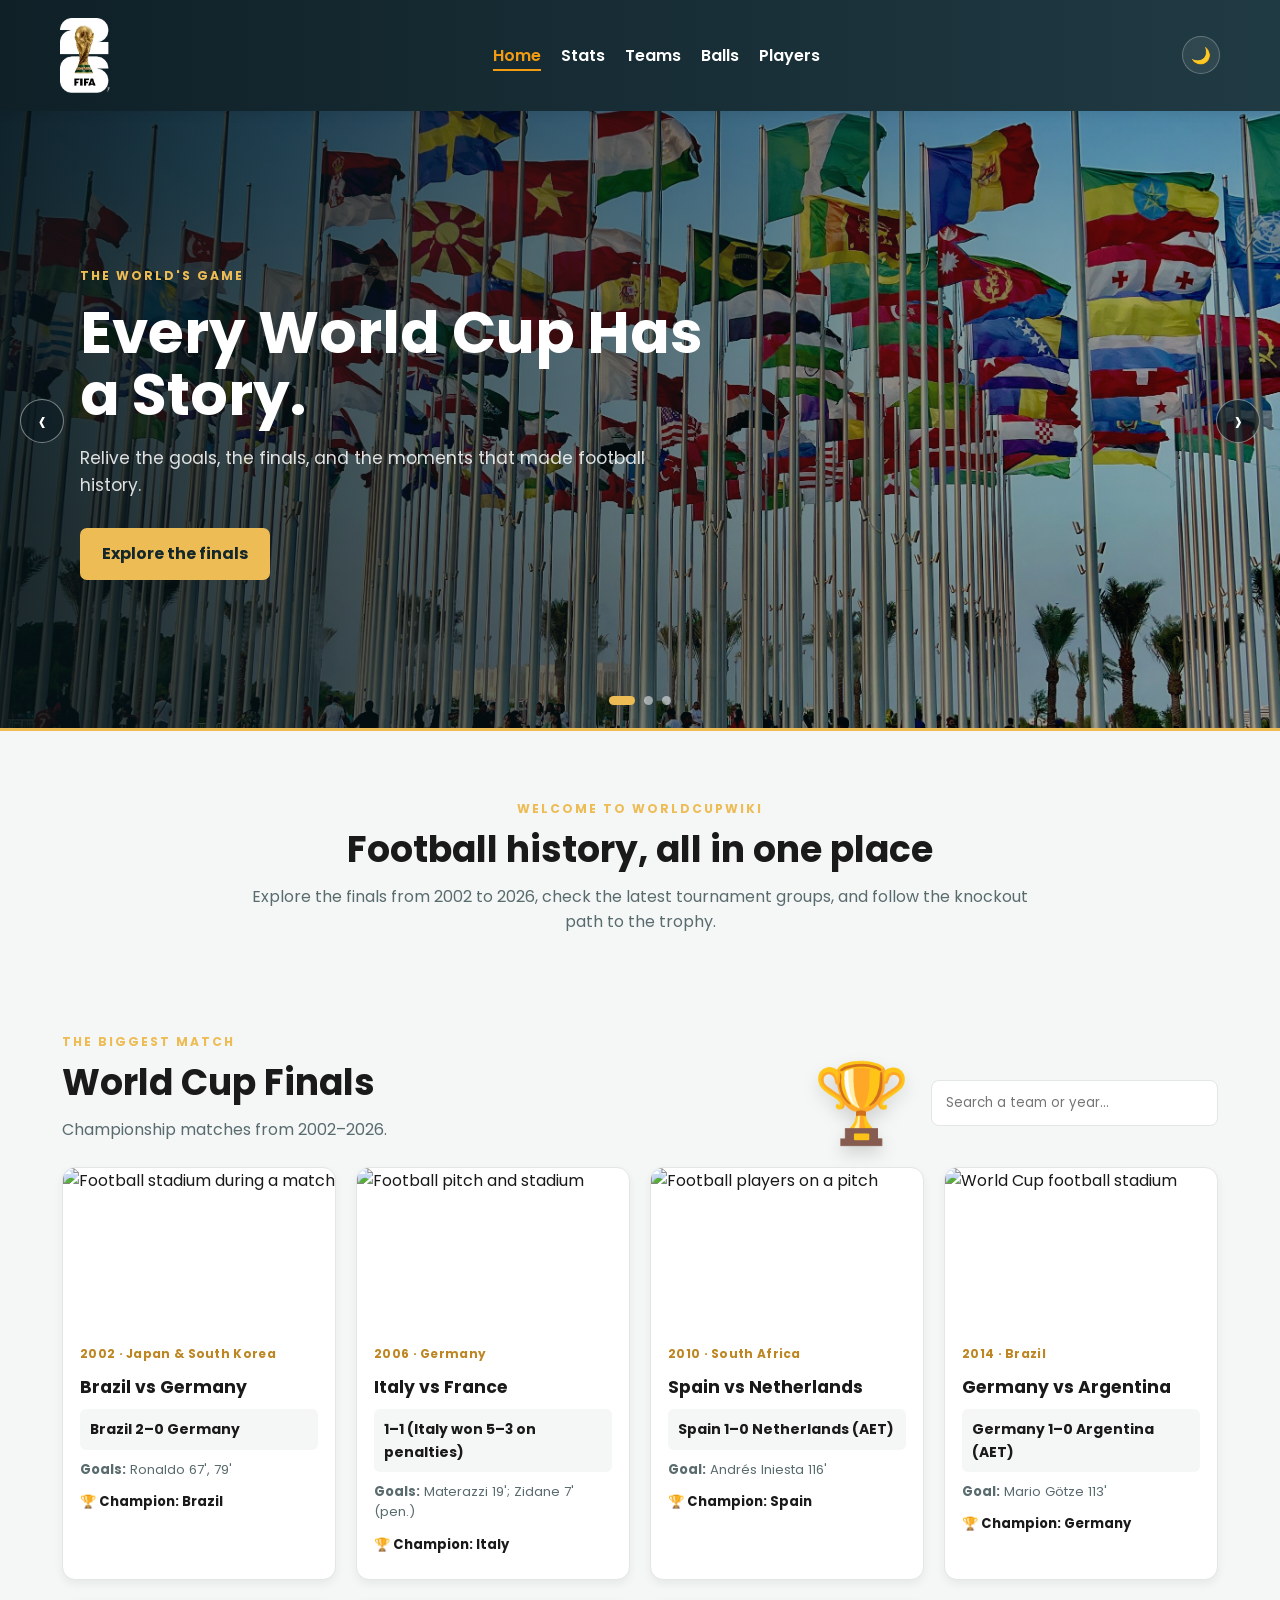
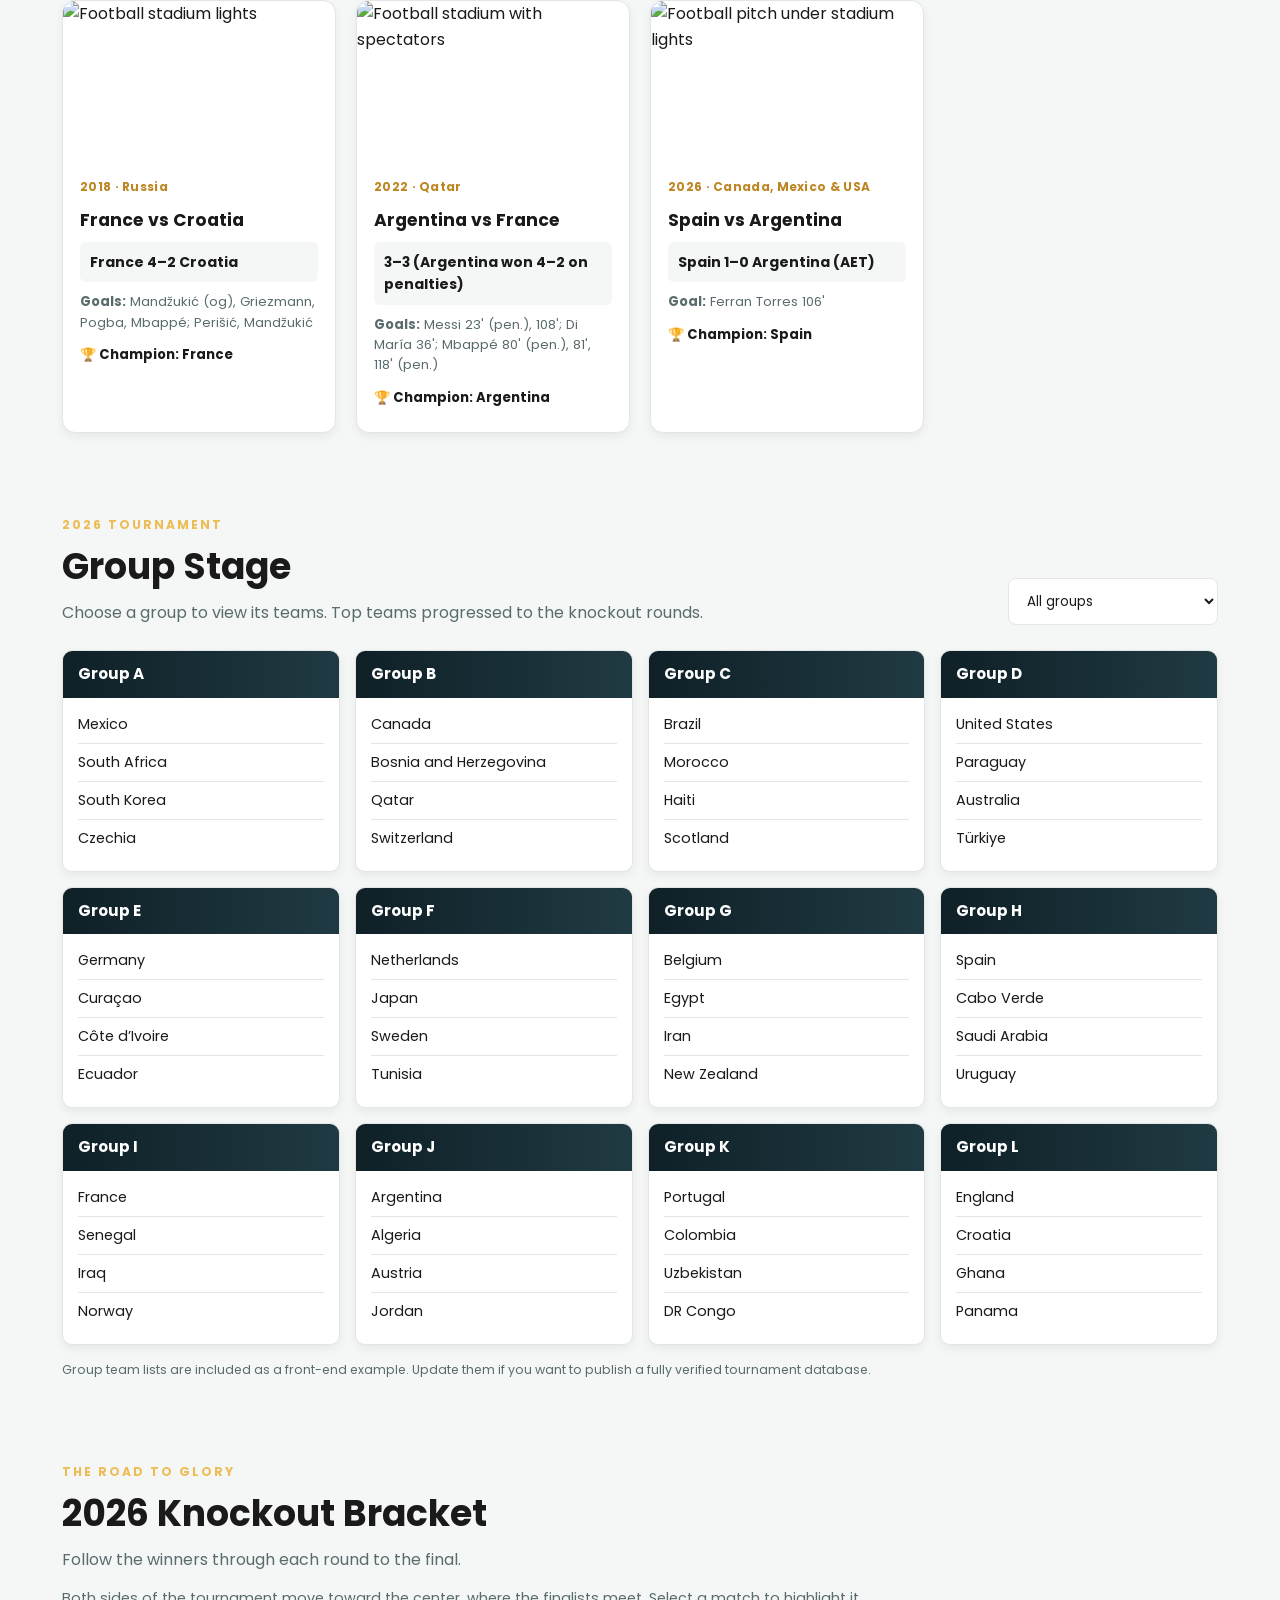
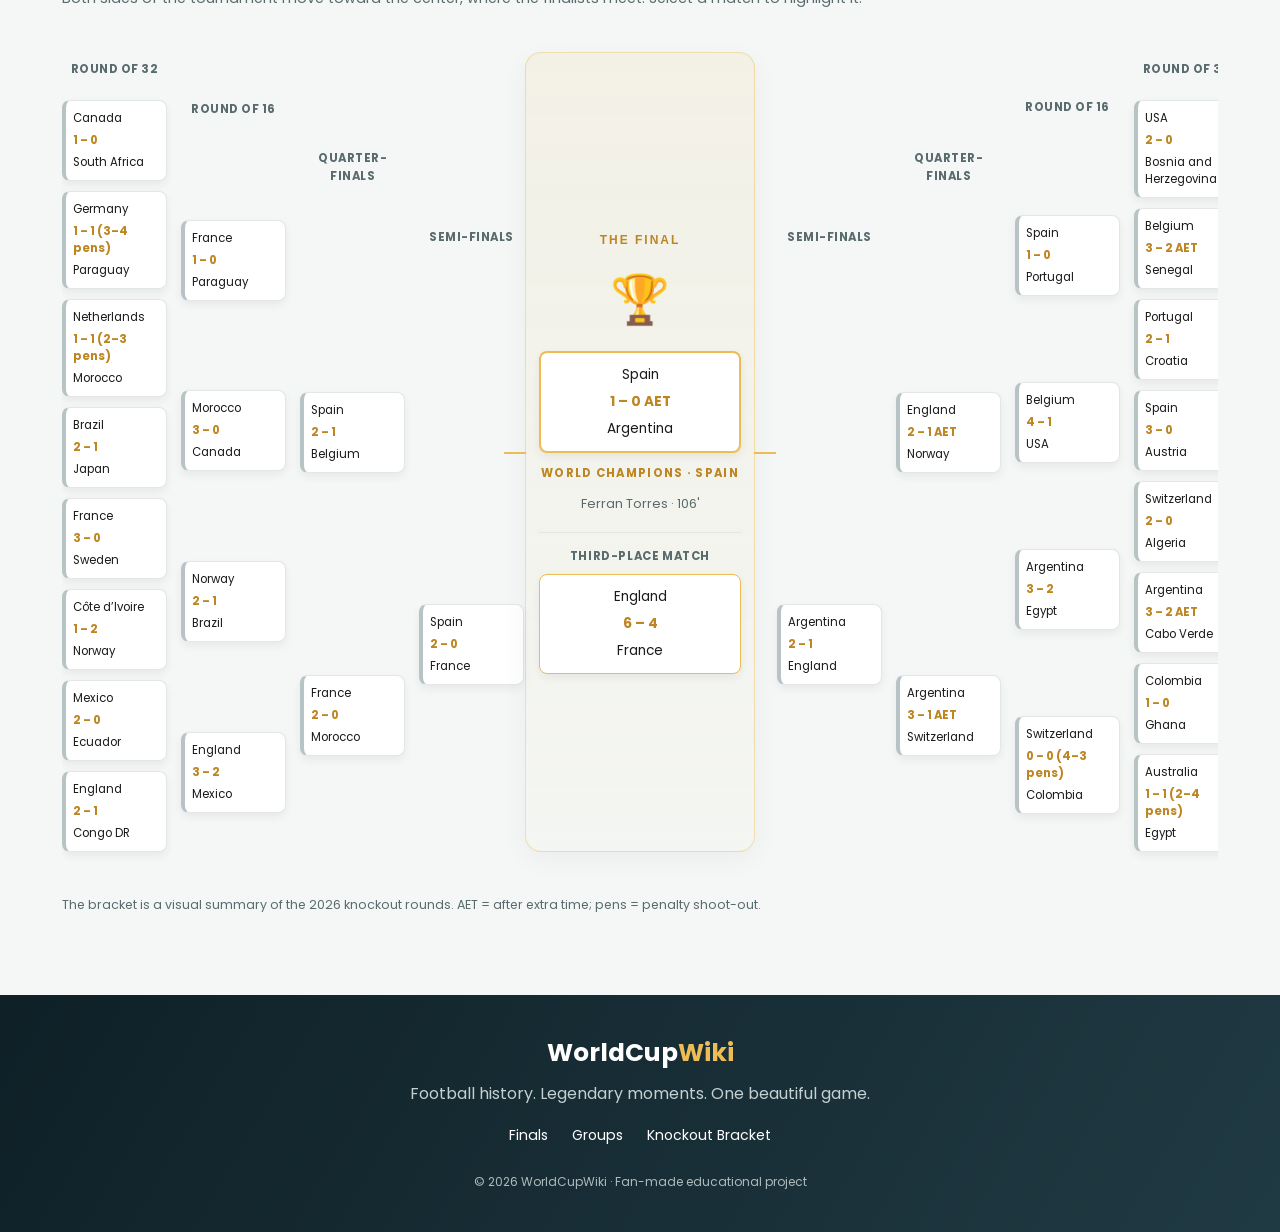
==== commit ae3b7e20: "Upload World Cup 2026 project files" ====
--- a/index.html
+++ b/index.html
@@ -1,315 +1,179 @@
 <!DOCTYPE html>
 <html lang="en">
 <head>
-    <meta charset="UTF-8">
-    <meta name="viewport" content="width=device-width, initial-scale=1.0">
-    <title>WorldCup-Homepage</title>
-    <link rel="stylesheet" href="style.css">
-    
+  <meta charset="UTF-8">
+  <meta name="viewport" content="width=device-width, initial-scale=1.0">
+  <meta name="description" content="Explore World Cup finals, groups, results and knockout brackets.">
+  <title>WorldCupWiki | World Cup History</title>
+  <link rel="stylesheet" href="css/global.css">
+  <link rel="stylesheet" href="css/home.css">
 </head>
 <body>
-     <header>
-        <div class="nav-container">
-            <div class="logo"><h1><img src="images/WC26_Logo.avif" alt=""></h1></div>
-            <nav>
-                <ul id="navMenu">
-                    <li><a href="index.html">Home</a></li>
-                    <li><a href="stats.html" class="active">Stats</a></li>
+  <header>
+    <div class="nav-container">
+      
+            <div class="logo">
+                <h1>
+                    <img src="images/WC26_Logo.avif"
+                         alt="FIFA World Cup 2026 Logo">
+                </h1>
+            </div>
+      <nav>
+        <ul id="navMenu">
+                    <li><a href="index.html" class="active">Home</a></li>
+                    <li><a href="stats.html">Stats</a></li>
                     <li><a href="teams.html">Teams</a></li>
                     <li><a href="balls.html">Balls</a></li>
                     <li><a href="players.html">Players</a></li>
                 </ul>
-            </nav>
-            <div class="nav-actions">
-                <button id="btn" class="theme-toggle" aria-label="Toggle dark mode">🌙</button>
-                <button id="hamburger" class="hamburger" aria-label="Toggle menu" aria-expanded="false">
-                    <span></span><span></span><span></span>
-                </button>
-            </div>
+      </nav>
+      <div class="nav-actions">
+        <button id="themeToggle" class="theme-toggle" aria-label="Toggle dark mode">🌙</button>
+        <button id="hamburger" class="hamburger" aria-label="Toggle menu" aria-expanded="false"><span></span><span></span><span></span></button>
+      </div>
+    </div>
+  </header>
+
+  <main id="home">
+    <section class="hero-slider" aria-label="World Cup featured images">
+      <div class="hero-slide slide-one active">
+        <div class="hero-content"><span class="eyebrow">THE WORLD'S GAME</span><h2>Every World Cup Has a Story.</h2><p>Relive the goals, the finals, and the moments that made football history.</p><a class="primary-btn" href="#history">Explore the finals</a></div>
+      </div>
+      <div class="hero-slide slide-two">
+        <div class="hero-content"><span class="eyebrow">NATIONAL PRIDE</span><h2>Legends Are Made Here.</h2><p>From unforgettable goals to champions lifting the trophy.</p><a class="primary-btn" href="#bracket">View the bracket</a></div>
+      </div>
+      <div class="hero-slide slide-three">
+        <div class="hero-content"><span class="eyebrow">ONE TROPHY</span><h2>Moments That Unite the World.</h2><p>Browse finals and follow the path from groups to the final.</p><a class="primary-btn" href="#groups">See the groups</a></div>
+      </div>
+      <button class="slider-arrow prev" id="slidePrev" aria-label="Previous slide">‹</button>
+      <button class="slider-arrow next" id="slideNext" aria-label="Next slide">›</button>
+      <div class="slider-dots" id="sliderDots" aria-label="Choose slide"></div>
+      <div class="slider-progress"><span id="sliderProgress"></span></div>
+    </section>
+
+    <section class="page-section intro">
+      <span class="section-kicker">WELCOME TO WORLDCUPWIKI</span>
+      <h2>Football history, all in one place</h2>
+      <p>Explore the finals from 2002 to 2026, check the latest tournament groups, and follow the knockout path to the trophy.</p>
+    </section>
+
+    <section class="page-section" id="history">
+      <div class="section-heading finals-heading"><div><span class="section-kicker">THE BIGGEST MATCH</span><h2>World Cup Finals</h2><p>Championship matches from 2002–2026.</p></div>
+        <div class="finals-heading-right">
+          <div class="rotating-trophy" role="img" aria-label="Rotating World Cup trophy">🏆</div>
+          <input id="finalSearch" class="search-input" type="search" placeholder="Search a team or year…" aria-label="Search finals">
         </div>
-    </header> 
-     <div class="hero" id="hero">
-        <img class="slide active" src="./images/New folder/WhatsApp Image 2026-07-15 at 00.30.43 (2).jpeg" alt="" srcset="">
-        <img class="slide "  src="./images/New folder/WhatsApp Image 2026-07-15 at 00.30.43 (3).jpeg" alt="" srcset="">
-        <img class="slide"  src="./images/New folder/WhatsApp Image 2026-07-15 at 00.30.43.jpeg" alt="" srcset="">
-        <div class="content">
-            <h2>Hello In World Cup</h2>
-            <p>Explore the legacy of the greatest sporting event on Earth.</p>
+      </div>
+      <div class="finals-grid" id="finalsGrid">
+        <article class="final-card" data-search="2002 brazil germany ronaldo">
+          <img src="https://i.ytimg.com/vi/xB_ZTWWhnPA/maxresdefault.jpg" alt="Football stadium during a match" loading="lazy">
+          <div class="final-card-body"><span class="year-tag">2002 · Japan & South Korea</span><h3>Brazil vs Germany</h3><div class="score-line"><strong>Brazil 2–0 Germany</strong></div><p><b>Goals:</b> Ronaldo 67', 79'</p><p class="winner">🏆 Champion: Brazil</p></div>
+        </article>
+        <article class="final-card" data-search="2006 italy france zidane penalties">
+          <img src="https://c8.alamy.com/comp/G9E0N3/soccer-2006-fifa-world-cup-germany-final-italy-v-france-olympiastadion-G9E0N3.jpg" alt="Football pitch and stadium" loading="lazy">
+          <div class="final-card-body"><span class="year-tag">2006 · Germany</span><h3>Italy vs France</h3><div class="score-line"><strong>1–1 (Italy won 5–3 on penalties)</strong></div><p><b>Goals:</b> Materazzi 19'; Zidane 7' (pen.)</p><p class="winner">🏆 Champion: Italy</p></div>
+        </article>
+        <article class="final-card" data-search="2010 spain netherlands iniesta">
+          <img src="https://tse4.mm.bing.net/th/id/OIP.TDhoIM_3bj4JNkGbEtHGpwHaE7?r=0&rs=1&pid=ImgDetMain&o=7&rm=3" alt="Football players on a pitch" loading="lazy">
+          <div class="final-card-body"><span class="year-tag">2010 · South Africa</span><h3>Spain vs Netherlands</h3><div class="score-line"><strong>Spain 1–0 Netherlands (AET)</strong></div><p><b>Goal:</b> Andrés Iniesta 116'</p><p class="winner">🏆 Champion: Spain</p></div>
+        </article>
+        <article class="final-card" data-search="2014 germany argentina gotze">
+          <img src="https://tse3.mm.bing.net/th/id/OIP.FoaHvwpR9dSxe1J8r5fVHAHaFT?r=0&rs=1&pid=ImgDetMain&o=7&rm=3" alt="World Cup football stadium" loading="lazy">
+          <div class="final-card-body"><span class="year-tag">2014 · Brazil</span><h3>Germany vs Argentina</h3><div class="score-line"><strong>Germany 1–0 Argentina (AET)</strong></div><p><b>Goal:</b> Mario Götze 113'</p><p class="winner">🏆 Champion: Germany</p></div>
+        </article>
+        <article class="final-card" data-search="2018 france croatia mbappe">
+          <img src="https://media.gettyimages.com/id/999544758/photo/france-v-croatia-2018-fifa-world-cup-russia-final.jpg?s=1024x1024&w=gi&k=20&c=RUrjbkei_cqTF4nHiybYR1NQX2glL4lelOgvr3dxtZw=" alt="Football stadium lights" loading="lazy">
+          <div class="final-card-body"><span class="year-tag">2018 · Russia</span><h3>France vs Croatia</h3><div class="score-line"><strong>France 4–2 Croatia</strong></div><p><b>Goals:</b> Mandžukić (og), Griezmann, Pogba, Mbappé; Perišić, Mandžukić</p><p class="winner">🏆 Champion: France</p></div>
+        </article>
+        <article class="final-card" data-search="2022 argentina france messi mbappe penalties">
+          <img src="https://tse1.mm.bing.net/th/id/OIP.x3wn-608O90u-bR_lkmHfgHaEK?r=0&rs=1&pid=ImgDetMain&o=7&rm=3" alt="Football stadium with spectators" loading="lazy">
+          <div class="final-card-body"><span class="year-tag">2022 · Qatar</span><h3>Argentina vs France</h3><div class="score-line"><strong>3–3 (Argentina won 4–2 on penalties)</strong></div><p><b>Goals:</b> Messi 23' (pen.), 108'; Di María 36'; Mbappé 80' (pen.), 81', 118' (pen.)</p><p class="winner">🏆 Champion: Argentina</p></div>
+        </article>
+        <article class="final-card" data-search="2026 spain argentina ferran torres">
+          <img src="https://tse2.mm.bing.net/th/id/OIP.kTP7Esye8Bayugjphn-p2QHaEI?r=0&rs=1&pid=ImgDetMain&o=7&rm=3" alt="Football pitch under stadium lights" loading="lazy">
+          <div class="final-card-body"><span class="year-tag">2026 · Canada, Mexico & USA</span><h3>Spain vs Argentina</h3><div class="score-line"><strong>Spain 1–0 Argentina (AET)</strong></div><p><b>Goal:</b> Ferran Torres 106'</p><p class="winner">🏆 Champion: Spain</p></div>
+        </article>
+      </div>
+      <p id="noResults" class="empty-message" hidden>No finals match your search. Try another team or year.</p>
+    </section>
+
+    <section class="page-section" id="groups">
+      <div class="section-heading"><div><span class="section-kicker">2026 TOURNAMENT</span><h2>Group Stage</h2><p>Choose a group to view its teams. Top teams progressed to the knockout rounds.</p></div>
+        <select id="groupFilter" class="search-input" aria-label="Filter groups"><option value="all">All groups</option></select>
+      </div>
+      <div class="groups-grid" id="groupsGrid"></div>
+      <p class="small-note">Group team lists are included as a front-end example. Update them if you want to publish a fully verified tournament database.</p>
+    </section>
+
+    <section class="page-section" id="bracket">
+      <div class="section-heading"><div><span class="section-kicker">THE ROAD TO GLORY</span><h2>2026 Knockout Bracket</h2><p>Follow the winners through each round to the final.</p></div></div>
+      <div class="bracket-note">Both sides of the tournament move toward the center, where the finalists meet. Select a match to highlight it.</div>
+      <div class="bracket-scroll">
+        <div class="bracket symmetric-bracket">
+          <div class="bracket-side left-side">
+<div class="bracket-round round-32"><h3>Round of 32</h3>
+<button class="match"><span>Canada</span><b>1 – 0</b><span>South Africa</span></button>
+<button class="match"><span>Germany</span><b>1 – 1 (3–4 pens)</b><span>Paraguay</span></button>
+<button class="match"><span>Netherlands</span><b>1 – 1 (2–3 pens)</b><span>Morocco</span></button>
+<button class="match"><span>Brazil</span><b>2 – 1</b><span>Japan</span></button>
+<button class="match"><span>France</span><b>3 – 0</b><span>Sweden</span></button>
+<button class="match"><span>Côte d’Ivoire</span><b>1 – 2</b><span>Norway</span></button>
+<button class="match"><span>Mexico</span><b>2 – 0</b><span>Ecuador</span></button>
+<button class="match"><span>England</span><b>2 – 1</b><span>Congo DR</span></button></div>
+<div class="bracket-round round-16"><h3>Round of 16</h3>
+<button class="match"><span>France</span><b>1 – 0</b><span>Paraguay</span></button>
+<button class="match"><span>Morocco</span><b>3 – 0</b><span>Canada</span></button>
+<button class="match"><span>Norway</span><b>2 – 1</b><span>Brazil</span></button>
+<button class="match"><span>England</span><b>3 – 2</b><span>Mexico</span></button></div>
+<div class="bracket-round quarter-finals"><h3>Quarter-finals</h3>
+<button class="match"><span>Spain</span><b>2 – 1</b><span>Belgium</span></button>
+<button class="match"><span>France</span><b>2 – 0</b><span>Morocco</span></button></div>
+<div class="bracket-round semi-finals"><h3>Semi-finals</h3>
+<button class="match"><span>Spain</span><b>2 – 0</b><span>France</span></button></div>
+          </div>
+          <div class="bracket-center">
+            <div class="bracket-center-label">THE FINAL</div>
+            <div class="trophy">🏆</div>
+            <button class="match champion"><span>Spain</span><b>1 – 0 AET</b><span>Argentina</span></button>
+            <p class="winner-caption">WORLD CHAMPIONS · SPAIN</p>
+            <p class="goal-caption">Ferran Torres · 106'</p>
+            <div class="third-place"><h3>Third-place match</h3><button class="match"><span>England</span><b>6 – 4</b><span>France</span></button></div>
+          </div>
+          <div class="bracket-side right-side">
+<div class="bracket-round semi-finals"><h3>Semi-finals</h3>
+<button class="match"><span>Argentina</span><b>2 – 1</b><span>England</span></button></div>
+<div class="bracket-round quarter-finals"><h3>Quarter-finals</h3>
+<button class="match"><span>England</span><b>2 – 1 AET</b><span>Norway</span></button>
+<button class="match"><span>Argentina</span><b>3 – 1 AET</b><span>Switzerland</span></button></div>
+<div class="bracket-round round-16"><h3>Round of 16</h3>
+<button class="match"><span>Spain</span><b>1 – 0</b><span>Portugal</span></button>
+<button class="match"><span>Belgium</span><b>4 – 1</b><span>USA</span></button>
+<button class="match"><span>Argentina</span><b>3 – 2</b><span>Egypt</span></button>
+<button class="match"><span>Switzerland</span><b>0 – 0 (4–3 pens)</b><span>Colombia</span></button></div>
+<div class="bracket-round round-32"><h3>Round of 32</h3>
+<button class="match"><span>USA</span><b>2 – 0</b><span>Bosnia and Herzegovina</span></button>
+<button class="match"><span>Belgium</span><b>3 – 2 AET</b><span>Senegal</span></button>
+<button class="match"><span>Portugal</span><b>2 – 1</b><span>Croatia</span></button>
+<button class="match"><span>Spain</span><b>3 – 0</b><span>Austria</span></button>
+<button class="match"><span>Switzerland</span><b>2 – 0</b><span>Algeria</span></button>
+<button class="match"><span>Argentina</span><b>3 – 2 AET</b><span>Cabo Verde</span></button>
+<button class="match"><span>Colombia</span><b>1 – 0</b><span>Ghana</span></button>
+<button class="match"><span>Australia</span><b>1 – 1 (2–4 pens)</b><span>Egypt</span></button></div>
+          </div>
         </div>
-     </div>
-     <section class="matches" id="matches">
-        <div class="match" id="match">
-                <div class="time">
-                    Time: 10 PM
-                </div>
-                <hr class="up">
-                <div class="matche">
-                    <img src="./flags/ar.svg" alt="">
-                    <span> VS </span>
-                    <img src="./flags/gb-eng.svg" alt="">
-                </div>
-                <hr class="down">
-                <div class="sta">
-                    Stadium : Atlanta
-                </div>
-        </div>
-     </section>
-     <!-- <div class="knockout">
-        <div class="first eight">
-            <div>
-                <div class="france">
-                    <h2>Ger</h2>
-                    <img src="flags/yt.svg" alt="">
-                </div>
-                <div class="swed">
-                    <h2>Swe</h2>
-                    <img src="flags/se.svg" alt="" srcset="">
-                </div>
-            </div>
-        </div>
-        <div class="second four"></div>
-        <div class="third two"></div>
-        <div class="fourth one"></div>
-        <div class="first eight"></div>
-        <div class="second four"></div>
-        <div class="third two"></div>
-        <div class="fourth one"></div>
-     </div> -->
-     <!-- <div class="groups" id="groups">
-        <h2 class="title">Groups 2026</h2>
-        <div class="all">
-        <div class="first">
-           <div>
-                <h2>Group A</h2>
-                <p>Mexico</p>
-                <p>South Africa</p>
-                <p>South Korea</p>
-                <p>Czech Republic</p>
-            </div>
-           <div>
-                <h2>Group B</h2>
-                <p>Swiss</p>
-                <p>Canda</p>
-                <p>Bosnia and Herzegovina</p>
-                <p>Qatar</p>
-            </div>
-            <div>
-                <h2>Group C</h2>
-                <p>Brazil</p>
-                <p>Morocco</p>
-                <p>Scotland</p>
-                <p>Haiti</p>
+      </div>
+      <p class="small-note">The bracket is a visual summary of the 2026 knockout rounds. AET = after extra time; pens = penalty shoot-out.</p>
+    </section>
+  </main>
 
-            </div>
-            <div>
-                <h2>Group D</h2>
-                <p>USA</p>
-                <p>Australia</p>
-                <p>Paraguay</p>
-                                <p>Haiti</p>
-
-            </div>
-        </div>
-        <div class="first">
-            <div>
-                <h2>Group E</h2>
-                <p>Germany</p>
-                <p>Cote d'Ivoire</p>
-                <p>Ecuador</p>
-                                <p>Corasao</p>
-
-            </div>
-           <div>
-                <h2>Group F</h2>
-                <p>Netherlands</p>
-                <p>Japan</p>
-                <p>Sweden</p>
-                                <p>Tunsia</p>
-
-            </div>
-            <div>
-                <h2>Group G</h2>
-                <p>Belgium</p>
-                <p>Egypt</p>
-                <p>Iran</p>
-                                <p>New Zealand</p>
-
-            </div>
-            <div>
-                <h2>Group H</h2>
-                <p>Spain</p>
-                <p>Cap verdi</p>
-                <p>Uruguay</p>
-                                <p>Saudi Arabia</p>
-
-            </div>
-        </div>
-        <div class="first">
-             <div>
-                <h2>Group I</h2>
-                <p>France</p>
-                <p>Nerway</p>
-                <p>Senegal</p>
-                                <p>Iraq</p>
-
-            </div>
-             <div>
-                <h2>Group J</h2>
-                <p>Argentina</p>
-                <p>Austria</p>
-                <p>Algeria</p>
-                                <p>Jordan</p>
-
-            </div>
-             <div>
-                <h2>Group K</h2>
-                <p>Colombia</p>
-                <p>Portugal</p>
-                <p>Congo DR</p>
-                                <p>Uzbekistan</p>
-
-            </div>
-           <div>
-                <h2>Group L</h2>
-                <p>England</p>
-                <p>Croatia</p>
-                <p>Gana</p>
-                                <p>Panama</p>
-
-            </div>
-             </div>
-        </div>
-     </div> -->
-     <div class="groups" id="groups">
-        <h2 class="title">Groups 2026</h2>
-        <div class="all">
-        <div class="first">
-            <div class="big">
-                    <h2>Group A</h2>
-           <div class="table"> 
-                <p>Mexico</p>
-                <p>South Africa</p>
-                <p>South Korea</p>
-                <p>Czech Republic</p>
-            </div>
-            </div>
-           <div class="big">
-                    <h2>Group B</h2>
-           <div class="table"> 
-                <p>Swiss</p>
-                <p>Canda</p>
-                <p>Bosnia and Herzegovina</p>
-                <p>Qatar</p>
-            </div>
-            </div>
-            <div class="big">
-                <h2>Group C</h2>
-           <div class="table"> 
-                <p>Brazil</p>
-                <p>Morocco</p>
-                <p>Scotland</p>
-                <p>Haiti</p>
-            </div>
-            </div>
-            <div class="big">
-                    <h2>Group D</h2>
-           <div class="table"> 
-                <p>USA</p>
-                <p>Australia</p>
-                <p>Paraguay</p>
-                <p>Haiti</p>
-            </div>
-            </div>
-        </div>
-         <div class="first">
-            <div class="big">
-                    <h2>Group E</h2>
-           <div class="table"> 
-                <p>Germany</p>
-                <p>Cote d'Ivoire</p>
-                <p>Ecuador</p>
-                <p>Corasao</p>
-            </div>
-            </div>
-           <div class="big">
-                            <h2>Group F</h2>
-
-           <div class="table"> 
-                <p>Netherlands</p>
-                <p>Japan</p>
-                <p>Sweden</p>
-                                <p>Tunsia</p>
-            </div>
-            </div>
-            <div class="big">
-                               <h2>Group G</h2>
-
-           <div class="table"> 
-                <p>Belgium</p>
-                <p>Egypt</p>
-                <p>Iran</p>
-                                <p>New Zealand</p>
-            </div>
-            </div>
-            <div class="big">
-                                <h2>Group H</h2>
-
-           <div class="table"> 
-                <p>Spain</p>
-                <p>Cap verdi</p>
-                <p>Uruguay</p>
-                                <p>Saudi Arabia</p>
-            </div>
-            </div>
-        </div>
-         <div class="first">
-            <div class="big">
-                                <h2>Group I</h2>
-
-           <div class="table"> 
-                <p>France</p>
-                <p>Nerway</p>
-                <p>Senegal</p>
-                                <p>Iraq</p>
-            </div>
-            </div>
-           <div class="big">
-                            <h2>Group J</h2>
-
-           <div class="table"> 
-                <p>Argentina</p>
-                <p>Austria</p>
-                <p>Algeria</p>
-                                <p>Jordan</p>
-            </div>
-            </div>
-            <div class="big">
-                                <h2>Group K</h2>
-
-           <div class="table"> 
-                <p>Colombia</p>
-                <p>Portugal</p>
-                <p>Congo DR</p>
-                                <p>Uzbekistan</p>
-            </div>
-            </div>
-            <div class="big">
-                                <h2>Group L</h2>
-
-           <div class="table"> 
-                <p>England</p>
-                <p>Croatia</p>
-                <p>Gana</p>
-                                <p>Panama</p>
-            </div>
-            </div>
-        </div>
-        </div>
-     </div>
-     <footer>
-        <p>&copy; 2026 World Cup. All rights reserved</p>
-        <p class="foot">Built for Football fans, one fact at a time</p>
-     </footer>
-    <script src="script.js"></script>
+  <footer>
+    <div class="footer-inner"><a class="logo footer-logo" href="#home"><h2>WorldCup<span>Wiki</span></h2></a><p>Football history. Legendary moments. One beautiful game.</p>
+      <div class="footer-links"><a href="#history">Finals</a><a href="#groups">Groups</a><a href="#bracket">Knockout Bracket</a></div>
+      <small>© 2026 WorldCupWiki · Fan-made educational project</small>
+    </div>
+  </footer>
+  <button id="backToTop" class="back-to-top" aria-label="Back to top">↑</button>
+  <script src="js/site.js"></script>
+  <script src="js/home.js"></script>
 </body>
 </html>
--- a/css/global.css
+++ b/css/global.css
@@ -0,0 +1,294 @@
+@import url('https://fonts.googleapis.com/css2?family=Poppins:wght@300;400;600;700&display=swap');
+
+:root {
+    --primary-color: #0f2027;
+    --secondary-color: #203a43;
+    --accent-color: #8a2387;
+    --gold-color: #f39c12;
+    --light-color: #f4f7f6;
+    --dark-color: #1a1a1a;
+    --card-bg: #ffffff;
+    --text-muted: #5a6b6e;
+    --live-color: #e74c3c;
+    --success-color: #27ae60;
+    --border-color: #e2e6e5;
+    --shadow-sm: 0 4px 10px rgba(0,0,0,0.06);
+    --shadow-md: 0 10px 25px rgba(0,0,0,0.14);
+    --transition-fast: 0.2s ease;
+    --transition-med: 0.35s ease;
+}
+
+/* Dark mode overrides, toggled by adding data-theme="dark" to <html> */
+[data-theme="dark"] {
+    --light-color: #10181b;
+    --card-bg: #182226;
+    --dark-color: #edf2f1;
+    --text-muted: #9fb3b6;
+    --border-color: #263338;
+    --shadow-sm: 0 4px 10px rgba(0,0,0,0.4);
+    --shadow-md: 0 10px 25px rgba(0,0,0,0.55);
+}
+
+* {
+    margin: 0;
+    padding: 0;
+    box-sizing: border-box;
+    font-family: 'Poppins', sans-serif;
+}
+
+html {
+    scroll-behavior: smooth;
+}
+
+body {
+    background-color: var(--light-color);
+    color: var(--dark-color);
+    line-height: 1.6;
+    opacity: 0;
+    transition: background-color var(--transition-med), color var(--transition-med), opacity 0.5s ease;
+}
+
+body.loaded {
+    opacity: 1;
+}
+
+/* ---------- Header & Navigation ---------- */
+header {
+    background: linear-gradient(to right, var(--primary-color), var(--secondary-color));
+    color: #fff;
+    padding: 18px 0;
+    position: sticky;
+    top: 0;
+    z-index: 1000;
+    box-shadow: var(--shadow-sm);
+}
+
+.nav-container {
+    display: flex;
+    justify-content: space-between;
+    align-items: center;
+    max-width: 1200px;
+    margin: 0 auto;
+    padding: 0 20px;
+}
+
+.logo h1 {
+    font-size: 24px;
+}
+
+.logo span {
+    color: var(--gold-color);
+}
+
+nav ul {
+    display: flex;
+    list-style: none;
+}
+
+nav ul li {
+    margin-left: 20px;
+}
+
+nav ul li a {
+    position: relative;
+    color: #fff;
+    text-decoration: none;
+    font-weight: 600;
+    padding-bottom: 4px;
+}
+
+nav ul li a::after {
+    content: "";
+    position: absolute;
+    left: 0;
+    bottom: 0;
+    width: 0;
+    height: 2px;
+    background: var(--gold-color);
+    transition: width var(--transition-fast);
+}
+
+nav ul li a:hover, nav ul li a.active {
+    color: var(--gold-color);
+}
+
+nav ul li a:hover::after, nav ul li a.active::after {
+    width: 100%;
+}
+
+.nav-actions {
+    display: flex;
+    align-items: center;
+    gap: 12px;
+}
+
+.theme-toggle {
+    background: rgba(255,255,255,0.08);
+    border: 1px solid rgba(255,255,255,0.25);
+    color: #fff;
+    font-size: 16px;
+    width: 38px;
+    height: 38px;
+    border-radius: 50%;
+    cursor: pointer;
+    transition: transform var(--transition-fast), background var(--transition-fast);
+}
+
+.theme-toggle:hover {
+    transform: rotate(20deg) scale(1.08);
+    background: rgba(255,255,255,0.18);
+}
+
+/* Hamburger, hidden on desktop */
+.hamburger {
+    display: none;
+    flex-direction: column;
+    justify-content: space-between;
+    width: 26px;
+    height: 18px;
+    background: none;
+    border: none;
+    cursor: pointer;
+    padding: 0;
+}
+
+.hamburger span {
+    display: block;
+    height: 2px;
+    width: 100%;
+    background: #fff;
+    border-radius: 2px;
+    transition: transform var(--transition-fast), opacity var(--transition-fast);
+}
+
+.hamburger.active span:nth-child(1) { transform: translateY(8px) rotate(45deg); }
+.hamburger.active span:nth-child(2) { opacity: 0; }
+.hamburger.active span:nth-child(3) { transform: translateY(-8px) rotate(-45deg); }
+
+@media (max-width: 768px) {
+    .hamburger { display: flex; }
+
+    nav ul#navMenu {
+        position: fixed;
+        top: 68px;
+        right: -100%;
+        flex-direction: column;
+        background: var(--secondary-color);
+        width: 220px;
+        padding: 20px;
+        gap: 4px;
+        border-radius: 0 0 0 12px;
+        box-shadow: var(--shadow-md);
+        transition: right var(--transition-med);
+    }
+
+    nav ul#navMenu.open {
+        right: 0;
+    }
+
+    nav ul#navMenu li {
+        margin: 10px 0;
+    }
+}
+
+/* ---------- Shared layout ---------- */
+.container {
+    max-width: 1200px;
+    margin: 40px auto;
+    padding: 0 20px;
+}
+
+.container h2 {
+    margin-bottom: 10px;
+}
+
+.section-subtitle {
+    color: var(--text-muted);
+    margin-bottom: 25px;
+}
+
+footer {
+    background-color: var(--primary-color);
+    color: #fff;
+    text-align: center;
+    padding: 25px 0;
+    margin-top: 60px;
+}
+
+footer .footer-tagline {
+    color: rgba(255,255,255,0.6);
+    font-size: 13px;
+    margin-top: 6px;
+}
+
+/* ---------- Reusable components ---------- */
+.badge {
+    display: inline-block;
+    font-size: 11px;
+    font-weight: 700;
+    letter-spacing: 0.5px;
+    padding: 4px 10px;
+    border-radius: 20px;
+    text-transform: uppercase;
+}
+
+.badge-live {
+    background: var(--live-color);
+    color: #fff;
+    animation: pulseGlow 1.8s infinite;
+}
+
+.badge-gold {
+    background: var(--gold-color);
+    color: #1a1a1a;
+}
+
+@keyframes pulseGlow {
+    0%, 100% { box-shadow: 0 0 0 0 rgba(231, 76, 60, 0.5); }
+    50% { box-shadow: 0 0 0 6px rgba(231, 76, 60, 0); }
+}
+
+/* Scroll-reveal animation, driven by site.js */
+.reveal {
+    opacity: 0;
+    transform: translateY(24px);
+    transition: opacity 0.6s ease, transform 0.6s ease;
+}
+
+.reveal.visible {
+    opacity: 1;
+    transform: translateY(0);
+}
+
+/* Back to top button */
+.back-to-top {
+    position: fixed;
+    bottom: 25px;
+    right: 25px;
+    width: 46px;
+    height: 46px;
+    border-radius: 50%;
+    background: var(--gold-color);
+    color: #1a1a1a;
+    border: none;
+    font-size: 20px;
+    cursor: pointer;
+    box-shadow: var(--shadow-md);
+    opacity: 0;
+    visibility: hidden;
+    transform: translateY(10px);
+    transition: opacity var(--transition-fast), transform var(--transition-fast), visibility var(--transition-fast);
+    z-index: 999;
+}
+
+.back-to-top.show {
+    opacity: 1;
+    visibility: visible;
+    transform: translateY(0);
+}
+
+.back-to-top:hover {
+    background: var(--primary-color);
+    color: #fff;
+}
+
--- a/css/home.css
+++ b/css/home.css
@@ -0,0 +1,942 @@
+/* Home page styles - intentionally kept framework-free. */
+.hero-slider {
+  height: 620px;
+  position: relative;
+  overflow: hidden;
+  background: #10252b;
+  color: #fff;
+}
+
+.logo {
+  text-decoration: none;
+  color: #fff;
+}
+
+.logo h1 {
+    font-size: 24px;
+    margin: 0;
+}
+
+.logo h1 img {
+    display: block;
+    width: 50px;
+    height: auto;
+    margin: 0;
+    border: none;
+    border-radius: 6px;
+}
+
+/* كود انقلاب اللوجو أفقياً من اليمين لليسار */
+.logo img {
+    animation: flipHorizontally 3s ease-in-out infinite;
+    /* هذا السطر يضمن أن اللوجو يظل في منتصف مكانه أثناء الانقلاب */
+    transform-origin: center; 
+}
+
+@keyframes flipHorizontally {
+    0%, 100% {
+        /* الوضع الطبيعي (البدء والنهاية) */
+        transform: scaleX(1);
+    }
+    50% {
+        /* الانقلاب الكامل عند منتصف المدة */
+        transform: scaleX(-1);
+    }
+}
+.hero-slide {
+  position: absolute;
+  inset: 0;
+  display: flex;
+  align-items: center;
+  padding: 80px;
+  opacity: 0;
+  visibility: hidden;
+  transition: opacity 0.7s ease;
+  background-position: center;
+  background-size: cover;
+  background-repeat: no-repeat;
+}
+
+.hero-slide.active {
+  opacity: 1;
+  visibility: visible;
+}
+
+.hero-content {
+  max-width: 680px;
+  position: relative;
+  z-index: 1;
+}
+
+.eyebrow,
+.section-kicker {
+  font-size: 0.76rem;
+  letter-spacing: 2px;
+  font-weight: 700;
+  color: #eebc55;
+}
+
+.hero-content h2 {
+  font-size: 58px;
+  line-height: 1.08;
+  margin: 14px 0 18px;
+  max-width: 650px;
+}
+
+.hero-content p {
+  font-size: 1.08rem;
+  color: rgba(255, 255, 255, 0.85);
+  max-width: 570px;
+  margin-bottom: 28px;
+}
+
+.primary-btn {
+  display: inline-block;
+  padding: 13px 22px;
+  background: #eebc55;
+  color: #14272b;
+  text-decoration: none;
+  border-radius: 7px;
+  font-weight: 700;
+  transition: transform 0.2s, background 0.2s;
+}
+
+.primary-btn:hover {
+  transform: translateY(-3px);
+  background: #ffd477;
+}
+
+.slider-arrow {
+  position: absolute;
+  top: 50%;
+  transform: translateY(-50%);
+  z-index: 3;
+  border: 1px solid #ffffff70;
+  background: #0b1b20a8;
+  color: #fff;
+  border-radius: 50%;
+  width: 44px;
+  height: 44px;
+  font-size: 30px;
+  cursor: pointer;
+}
+
+.slider-arrow:hover {
+  background: #eebc55;
+  color: #14272b;
+}
+
+.slider-arrow.prev {
+  left: 20px;
+}
+
+.slider-arrow.next {
+  right: 20px;
+}
+
+.slider-dots {
+  position: absolute;
+  z-index: 3;
+  bottom: 26px;
+  left: 50%;
+  transform: translateX(-50%);
+  display: flex;
+  gap: 9px;
+}
+
+.slider-dots button {
+  height: 9px;
+  width: 9px;
+  border: 0;
+  border-radius: 50%;
+  background: #ffffff85;
+  cursor: pointer;
+  padding: 0;
+}
+
+.slider-dots button.active {
+  background: #eebc55;
+  width: 26px;
+  border-radius: 8px;
+}
+
+.slider-progress {
+  position: absolute;
+  bottom: 0;
+  left: 0;
+  width: 100%;
+  height: 3px;
+  background: #ffffff30;
+  z-index: 3;
+}
+
+.slider-progress span {
+  display: block;
+  height: 100%;
+  width: 0;
+  background: #eebc55;
+}
+
+.page-section {
+  max-width: 1200px;
+  margin: 0 auto;
+  padding: 68px 22px 10px;
+  scroll-margin-top: 90px;
+}
+
+.intro {
+  text-align: center;
+  max-width: 850px;
+  padding-top: 64px;
+  padding-bottom: 25px;
+}
+
+.intro h2,
+.section-heading h2 {
+  font-size: 36px;
+  line-height: 1.2;
+  margin: 8px 0 12px;
+}
+
+.intro p,
+.section-heading p {
+  color: var(--text-muted);
+}
+
+.section-heading {
+  display: flex;
+  align-items: end;
+  justify-content: space-between;
+  gap: 20px;
+  margin-bottom: 25px;
+}
+
+.section-heading > div {
+  max-width: 720px;
+}
+
+.search-input {
+  background: var(--card-bg);
+  color: var(--dark-color);
+  border: 1px solid var(--border-color);
+  border-radius: 8px;
+  padding: 12px 14px;
+  min-width: 210px;
+  outline: none;
+}
+
+.search-input:focus {
+  border-color: #d9a63e;
+  box-shadow: 0 0 0 3px #eebc552b;
+}
+
+.finals-grid {
+  display: grid;
+  grid-template-columns: repeat(4, minmax(0, 1fr));
+  gap: 20px;
+}
+
+.final-card {
+  overflow: hidden;
+  background: var(--card-bg);
+  border: 1px solid var(--border-color);
+  border-radius: 13px;
+  box-shadow: var(--shadow-sm);
+  transition: transform 0.25s, box-shadow 0.25s;
+}
+
+.final-card:hover {
+  transform: translateY(-5px);
+  box-shadow: var(--shadow-md);
+}
+
+.final-card img {
+  width: 100%;
+  height: 155px;
+  object-fit: cover;
+  display: block;
+}
+
+.final-card-body {
+  padding: 17px;
+}
+
+.year-tag {
+  color: #bd8622;
+  font-size: 0.75rem;
+  font-weight: 700;
+  letter-spacing: 0.3px;
+}
+
+.final-card h3 {
+  font-size: 1.08rem;
+  margin: 8px 0;
+}
+
+.score-line {
+  padding: 9px 10px;
+  background: var(--light-color);
+  border-radius: 6px;
+  font-size: 0.87rem;
+  margin-bottom: 10px;
+}
+
+.final-card p {
+  font-size: 0.82rem;
+  color: var(--text-muted);
+  margin: 7px 0;
+  line-height: 1.55;
+}
+
+.final-card .winner {
+  color: var(--dark-color);
+  font-weight: 700;
+  margin-top: 12px;
+}
+
+.empty-message {
+  padding: 24px;
+  text-align: center;
+  color: var(--text-muted);
+}
+
+.groups-grid {
+  display: grid;
+  grid-template-columns: repeat(4, minmax(0, 1fr));
+  gap: 15px;
+}
+
+.group-card {
+  background: var(--card-bg);
+  border: 1px solid var(--border-color);
+  border-radius: 10px;
+  overflow: hidden;
+  box-shadow: var(--shadow-sm);
+}
+
+.group-card h3 {
+  background: linear-gradient(
+    90deg,
+    var(--primary-color),
+    var(--secondary-color)
+  );
+  color: white;
+  padding: 11px 15px;
+  font-size: 0.95rem;
+}
+
+.group-card ul {
+  list-style: none;
+  padding: 8px 15px 14px;
+}
+
+.group-card li {
+  padding: 7px 0;
+  border-bottom: 1px solid var(--border-color);
+  font-size: 0.9rem;
+}
+
+.group-card li:last-child {
+  border-bottom: 0;
+}
+
+.group-card li span {
+  color: var(--text-muted);
+  font-size: 0.75rem;
+  float: right;
+}
+
+.small-note {
+  font-size: 0.78rem;
+  color: var(--text-muted);
+  margin-top: 15px;
+}
+
+.bracket-note {
+  color: var(--text-muted);
+  font-size: 0.9rem;
+  margin: -10px 0 24px;
+}
+
+.bracket-scroll {
+  overflow-x: auto;
+  padding: 10px 0 22px;
+}
+
+.bracket {
+  display: grid;
+  grid-template-columns: 1.05fr 0.9fr 0.9fr;
+  gap: 35px;
+  min-width: 760px;
+  align-items: center;
+}
+
+.bracket-round {
+  display: flex;
+  flex-direction: column;
+  gap: 16px;
+  position: relative;
+}
+
+.bracket-round h3 {
+  text-align: center;
+  color: var(--text-muted);
+  font-size: 0.88rem;
+  text-transform: uppercase;
+  letter-spacing: 1px;
+  margin-bottom: 4px;
+}
+
+.match {
+  width: 100%;
+  display: flex;
+  flex-direction: column;
+  gap: 7px;
+  text-align: left;
+  background: var(--card-bg);
+  color: var(--dark-color);
+  border: 1px solid var(--border-color);
+  border-left: 4px solid #b7c3c4;
+  border-radius: 8px;
+  padding: 13px 15px;
+  cursor: pointer;
+  box-shadow: var(--shadow-sm);
+  transition: border-color 0.2s, transform 0.2s, background 0.2s;
+}
+
+.match b {
+  font-size: 0.9rem;
+  color: #bd8622;
+}
+
+.match span {
+  font-size: 0.9rem;
+}
+
+.match:hover,
+.match.selected {
+  border-left-color: #eebc55;
+  transform: translateX(3px);
+  background: var(--light-color);
+}
+
+.bracket-round:not(:last-child) .match:after {
+  content: "";
+  position: absolute;
+}
+
+.final-round {
+  align-items: center;
+  background: linear-gradient(180deg, transparent, #eebc5510);
+  padding: 18px 10px;
+  border-radius: 12px;
+}
+
+.final-round .match {
+  text-align: center;
+  align-items: center;
+  border: 2px solid #eebc55;
+  max-width: 240px;
+}
+
+.trophy {
+  font-size: 2.3rem;
+  margin-bottom: -6px;
+}
+
+.winner-caption {
+  font-size: 0.72rem;
+  letter-spacing: 1.3px;
+  font-weight: 700;
+  color: #bd8622;
+  text-align: center;
+}
+
+.goal-caption {
+  font-size: 0.8rem;
+  color: var(--text-muted);
+}
+
+footer {
+  margin-top: 70px;
+  background: linear-gradient(120deg, #0f2027, #203a43);
+  color: #fff;
+  padding: 38px 22px;
+  text-align: center;
+}
+
+.footer-inner {
+  max-width: 1200px;
+  margin: auto;
+}
+
+.footer-logo {
+  display: inline-block;
+  text-decoration: none;
+  color: #fff;
+}
+
+.footer-logo h2 {
+  font-size: 1.55rem;
+}
+
+.logo span {
+  color: #eebc55;
+}
+
+.footer-inner > p {
+  color: #c4d0d1;
+  margin: 8px 0 17px;
+}
+
+.footer-links {
+  display: flex;
+  justify-content: center;
+  gap: 24px;
+  flex-wrap: wrap;
+  margin-bottom: 22px;
+}
+
+.footer-links a {
+  color: #fff;
+  text-decoration: none;
+  font-size: 0.88rem;
+}
+
+.footer-links a:hover {
+  color: #eebc55;
+}
+
+.footer-inner small {
+  font-size: 0.75rem;
+  color: #aebbbc;
+}
+
+@media (max-width: 1050px) {
+  .finals-grid {
+    grid-template-columns: repeat(3, minmax(0, 1fr));
+  }
+
+  .groups-grid {
+    grid-template-columns: repeat(3, minmax(0, 1fr));
+  }
+}
+
+@media (max-width: 760px) {
+  .hero-slider {
+    min-height: 470px;
+    height: 68vh;
+  }
+
+  .hero-slide {
+    padding: 36px 55px;
+  }
+
+  .hero-content p {
+    font-size: 0.95rem;
+  }
+
+  .section-heading {
+    align-items: stretch;
+    flex-direction: column;
+  }
+
+  .search-input {
+    width: 100%;
+  }
+
+  .finals-grid {
+    grid-template-columns: repeat(2, minmax(0, 1fr));
+  }
+
+  .groups-grid {
+    grid-template-columns: repeat(2, minmax(0, 1fr));
+  }
+
+  .page-section {
+    padding-top: 52px;
+  }
+}
+
+@media (max-width: 480px) {
+  .hero-slider {
+    min-height: 450px;
+  }
+
+  .hero-slide {
+    padding: 30px 45px;
+  }
+
+  .hero-content h2 {
+    font-size: 2.2rem;
+  }
+
+  .slider-arrow {
+    width: 34px;
+    height: 34px;
+    font-size: 24px;
+  }
+
+  .slider-arrow.prev {
+    left: 7px;
+  }
+
+  .slider-arrow.next {
+    right: 7px;
+  }
+
+  .finals-grid,
+  .groups-grid {
+    grid-template-columns: 1fr;
+  }
+
+  .final-card img {
+    height: 180px;
+  }
+
+  .page-section {
+    padding-left: 16px;
+    padding-right: 16px;
+  }
+}
+
+@media (prefers-reduced-motion: reduce) {
+  *,
+  *::before,
+  *::after {
+    scroll-behavior: auto !important;
+    animation-duration: 0.01ms !important;
+    transition-duration: 0.01ms !important;
+  }
+}
+
+/* Wider five-stage bracket: scroll horizontally on smaller screens. */
+.full-bracket {
+  grid-template-columns: 1.3fr 1fr 0.8fr 0.7fr 0.7fr;
+  gap: 22px;
+  align-items: start;
+  min-width: 1180px;
+}
+
+.full-bracket .bracket-round {
+  gap: 10px;
+}
+
+.full-bracket .bracket-round h3 {
+  position: sticky;
+  top: 0;
+}
+
+.full-bracket .match {
+  padding: 10px 11px;
+  gap: 5px;
+}
+
+.full-bracket .match span {
+  font-size: 0.78rem;
+}
+
+.full-bracket .match b {
+  font-size: 0.78rem;
+}
+
+.full-bracket .final-round .match {
+  max-width: none;
+}
+
+.hero-slide.slide-one {
+  background-image:
+    linear-gradient(90deg, rgba(5, 18, 22, 0.88), rgba(5, 18, 22, 0.25)),
+    url("../images/amir-mortezaie-RPU5KFrPY90-unsplash.jpg");
+  width: 100%;
+  height: 100%;
+  background-position: center;
+  background-size: cover;
+  background-repeat: no-repeat;
+}
+
+.hero-slide.slide-two {
+  background-image:
+    linear-gradient(90deg, rgba(5, 18, 22, 0.88), rgba(5, 18, 22, 0.25)),
+    url("https://images.unsplash.com/photo-1522778119026-d647f0596c20?auto=format&fit=crop&w=1800&q=85");
+}
+
+.hero-slide.slide-three {
+  background-image:
+    linear-gradient(90deg, rgba(5, 18, 22, 0.88), rgba(5, 18, 22, 0.25)),
+    url("../images/my-profit-tutor-W-6grboBEIY-unsplash.jpg");
+  background-size: cover;
+  background-position: center top;
+}
+
+@media (max-width: 900px) {
+  .hero-slide {
+    padding: 50px;
+  }
+
+  .hero-content h2 {
+    font-size: 44px;
+  }
+
+  .section-heading h2,
+  .intro h2 {
+    font-size: 30px;
+  }
+}
+
+@media (max-width: 600px) {
+  .hero-slider {
+    height: 480px;
+  }
+
+  .hero-slide {
+    padding: 25px 45px;
+  }
+
+  .hero-content h2 {
+    font-size: 34px;
+  }
+
+  .section-heading h2,
+  .intro h2 {
+    font-size: 27px;
+  }
+}
+
+/* Finals cards: trophy rotates forever, and cards slide in when scrolled into view. */
+.finals-heading-right {
+  display: flex;
+  align-items: center;
+  justify-content: flex-end;
+  gap: 20px;
+}
+
+.rotating-trophy {
+  font-size: 78px;
+  line-height: 1;
+  display: flex;
+  align-items: center;
+  justify-content: center;
+  min-width: 100px;
+  animation: rotate-world-cup 4s linear infinite;
+  transform-style: preserve-3d;
+  filter: drop-shadow(0 8px 8px #0002);
+}
+
+@keyframes rotate-world-cup {
+  from {
+    transform: rotateY(0deg);
+  }
+
+  to {
+    transform: rotateY(360deg);
+  }
+}
+
+.final-card {
+  opacity: 0;
+  transform: translateX(-70px);
+  transition:
+    opacity 0.7s ease,
+    transform 0.7s ease,
+    box-shadow 0.25s;
+}
+
+.final-card.from-right {
+  transform: translateX(70px);
+}
+
+.final-card.card-visible {
+  opacity: 1;
+  transform: translateX(0);
+}
+
+.final-card.card-visible:hover {
+  transform: translateY(-5px);
+}
+
+@media (max-width: 760px) {
+  .finals-heading-right {
+    justify-content: space-between;
+    width: 100%;
+  }
+
+  .rotating-trophy {
+    font-size: 60px;
+    min-width: 70px;
+  }
+}
+
+@media (prefers-reduced-motion: reduce) {
+  .rotating-trophy {
+    animation: none;
+  }
+
+  .final-card,
+  .final-card.from-right {
+    opacity: 1;
+    transform: none;
+    transition: none;
+  }
+}
+
+/* Symmetrical knockout tree: both sides lead into the central final. */
+.bracket-scroll {
+  overflow-x: auto;
+  padding: 18px 0 28px;
+}
+
+.symmetric-bracket {
+  display: grid;
+  grid-template-columns: minmax(0, 1fr) 230px minmax(0, 1fr);
+  gap: 22px;
+  align-items: stretch;
+  min-width: 1120px;
+}
+
+.bracket-side {
+  display: grid;
+  grid-template-columns: repeat(4, minmax(105px, 1fr));
+  gap: 14px;
+  align-items: stretch;
+  position: relative;
+}
+
+.bracket-side .bracket-round {
+  justify-content: space-around;
+  gap: 10px;
+  min-width: 0;
+}
+
+.bracket-side .bracket-round h3 {
+  font-size: 0.72rem;
+  letter-spacing: 0.5px;
+  min-height: 34px;
+  display: flex;
+  align-items: center;
+  justify-content: center;
+}
+
+.bracket-side .match {
+  padding: 9px 7px;
+  gap: 5px;
+  min-height: 54px;
+  justify-content: center;
+}
+
+.bracket-side .match span,
+.bracket-side .match b {
+  font-size: 0.72rem;
+  overflow-wrap: anywhere;
+}
+
+.right-side {
+  grid-template-columns: repeat(4, minmax(105px, 1fr));
+}
+
+.right-side .semi-finals {
+  order: 1;
+}
+
+.right-side .quarter-finals {
+  order: 2;
+}
+
+.right-side .round-16 {
+  order: 3;
+}
+
+.right-side .round-32 {
+  order: 4;
+}
+
+.bracket-center {
+  position: relative;
+  display: flex;
+  flex-direction: column;
+  align-items: center;
+  justify-content: center;
+  gap: 12px;
+  padding: 22px 13px;
+  border: 1px solid #eebc5570;
+  border-radius: 16px;
+  background: linear-gradient(180deg, #eebc5518, #eebc5505);
+  box-shadow: 0 8px 28px #0000000b;
+  text-align: center;
+}
+
+.bracket-center:before,
+.bracket-center:after {
+  content: "";
+  position: absolute;
+  top: 50%;
+  width: 22px;
+  border-top: 2px solid #eebc55;
+}
+
+.bracket-center:before {
+  left: -22px;
+}
+
+.bracket-center:after {
+  right: -22px;
+}
+
+.bracket-center-label {
+  font-size: 0.75rem;
+  font-weight: 800;
+  letter-spacing: 2px;
+  color: #bd8622;
+}
+
+.bracket-center .trophy {
+  font-size: 3rem;
+  margin: 0;
+}
+
+.bracket-center .match {
+  width: 100%;
+  align-items: center;
+  text-align: center;
+  border: 2px solid #eebc55;
+  padding: 12px 8px;
+}
+
+.bracket-center .match span,
+.bracket-center .match b {
+  font-size: 0.85rem;
+}
+
+.bracket-center .winner-caption {
+  line-height: 1.5;
+}
+
+.third-place {
+  width: 100%;
+  border-top: 1px solid var(--border-color);
+  padding-top: 14px;
+  margin-top: 5px;
+}
+
+.third-place h3 {
+  font-size: 0.72rem;
+  color: var(--text-muted);
+  text-transform: uppercase;
+  letter-spacing: 0.6px;
+  margin-bottom: 9px;
+}
+
+.third-place .match {
+  border-width: 1px;
+  max-width: none;
+}
+
+@media (max-width: 760px) {
+  .symmetric-bracket {
+    min-width: 1120px;
+  }
+
+  .bracket-center {
+    padding: 16px 10px;
+  }
+}
